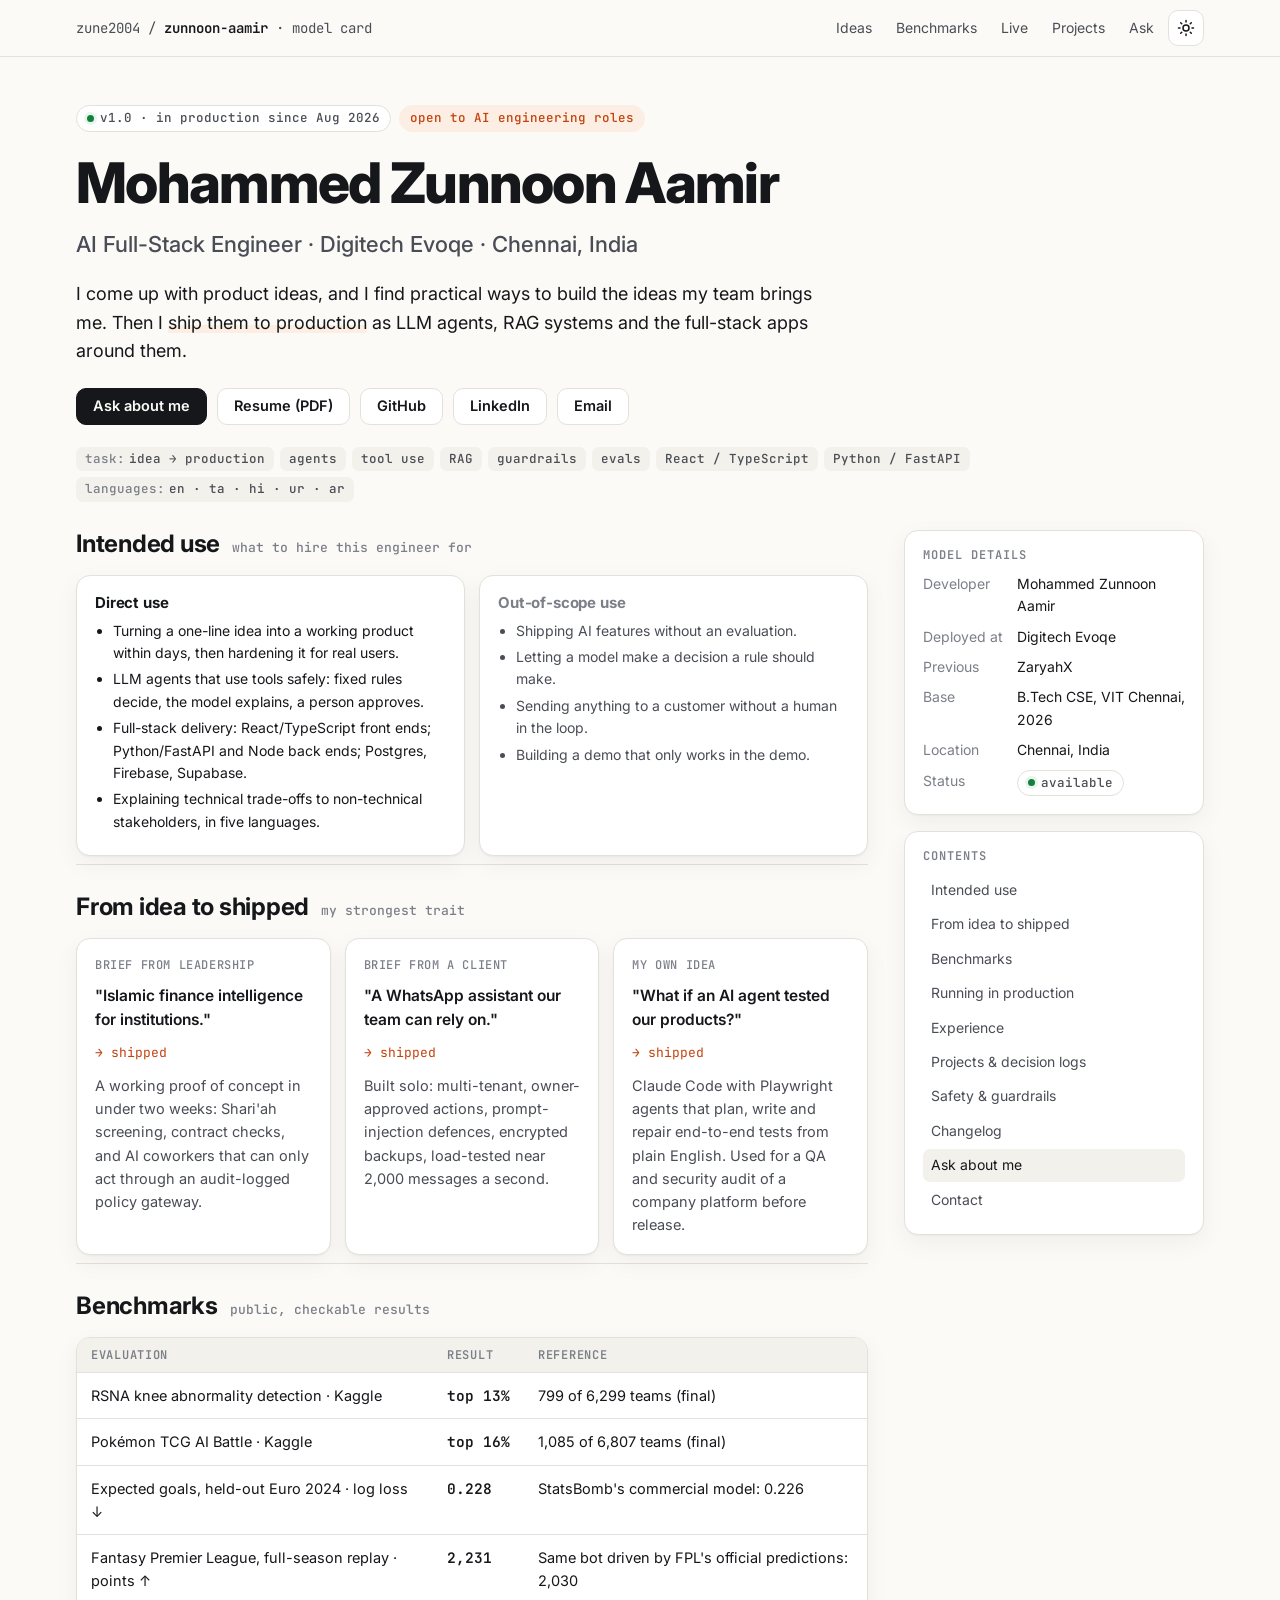
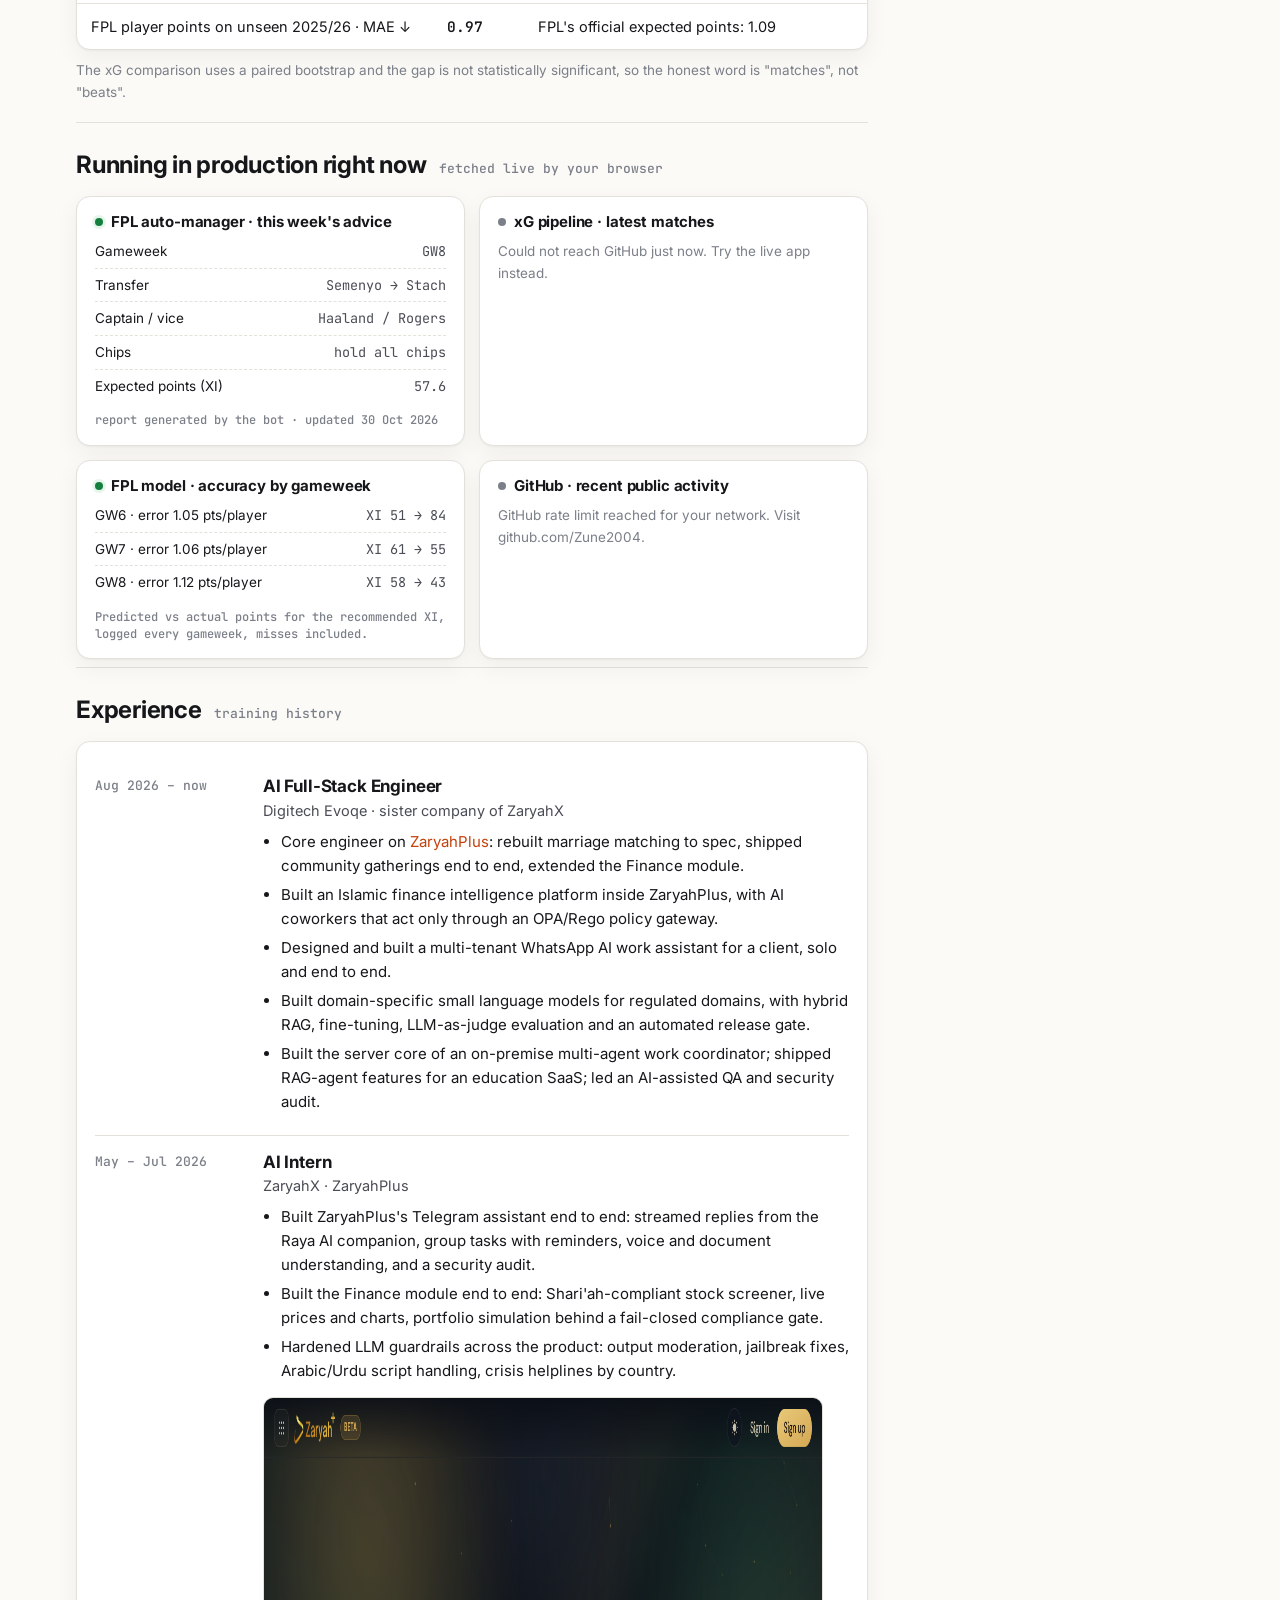
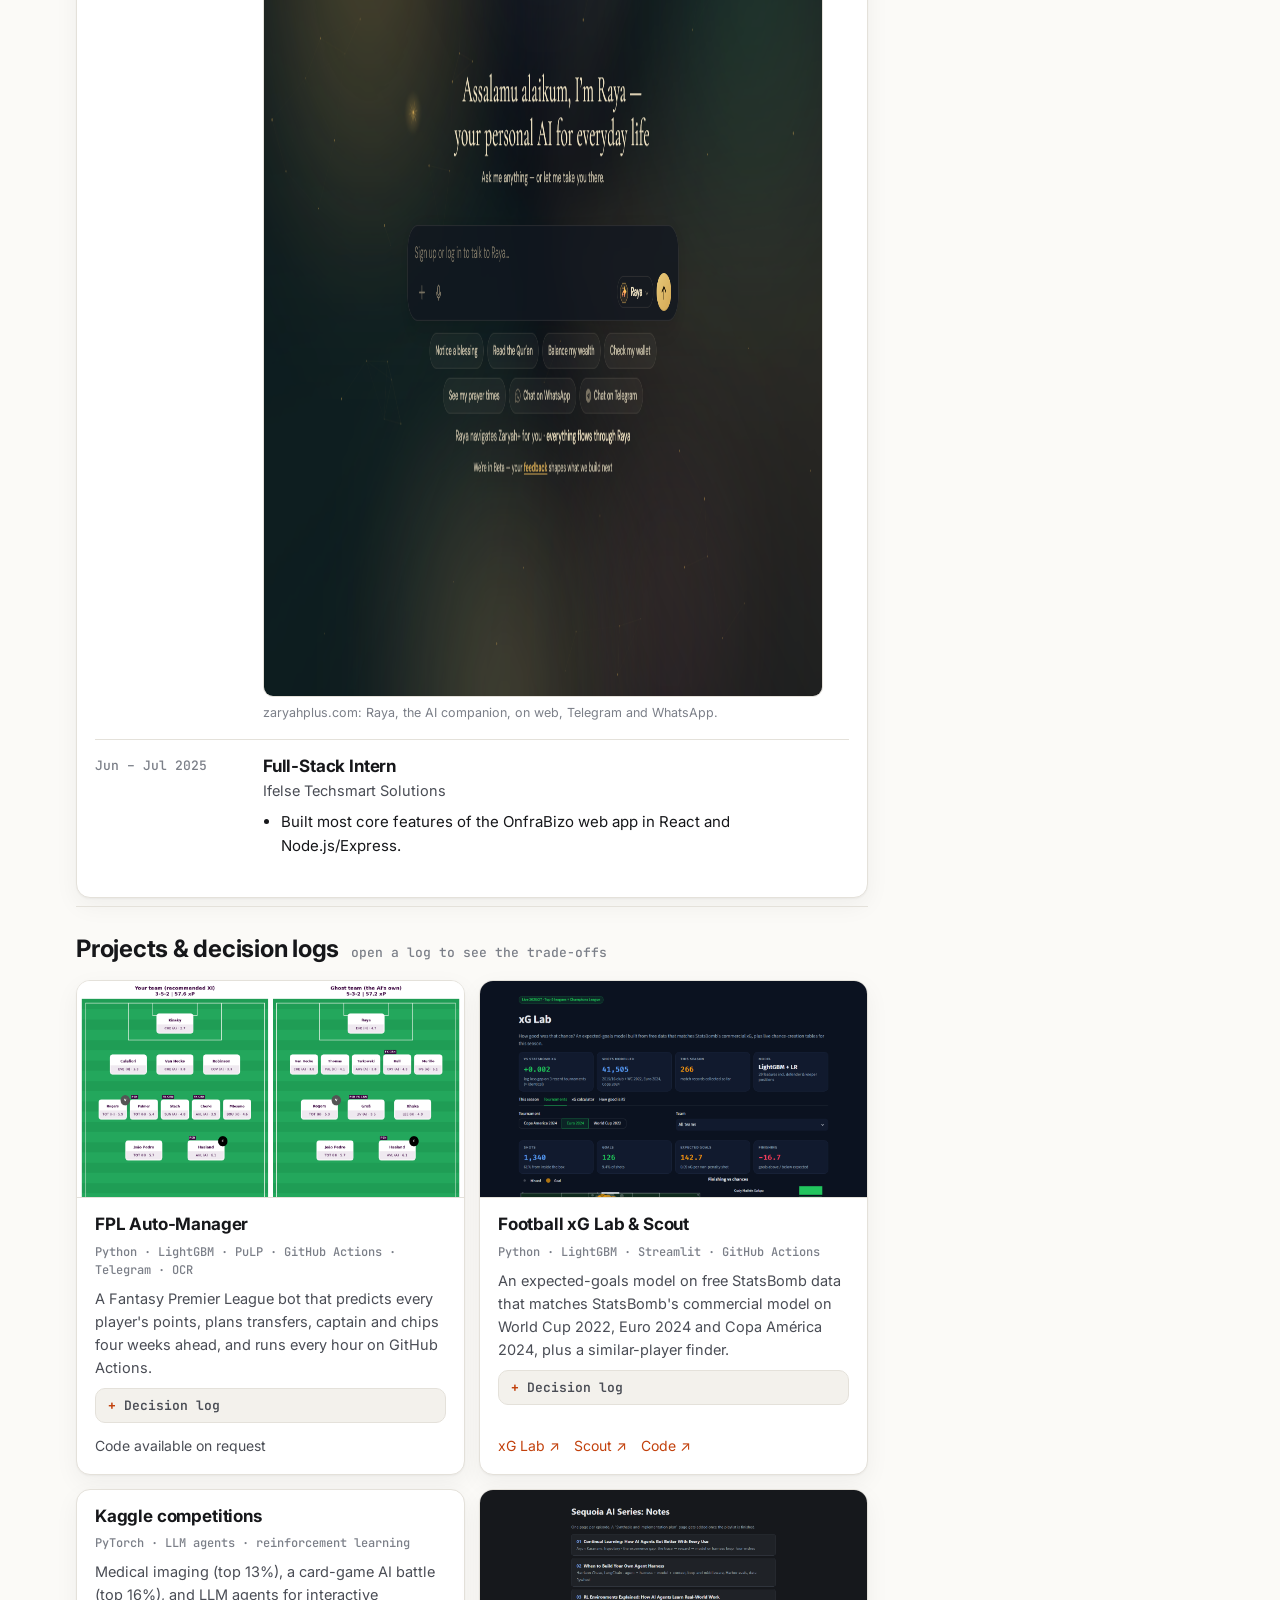
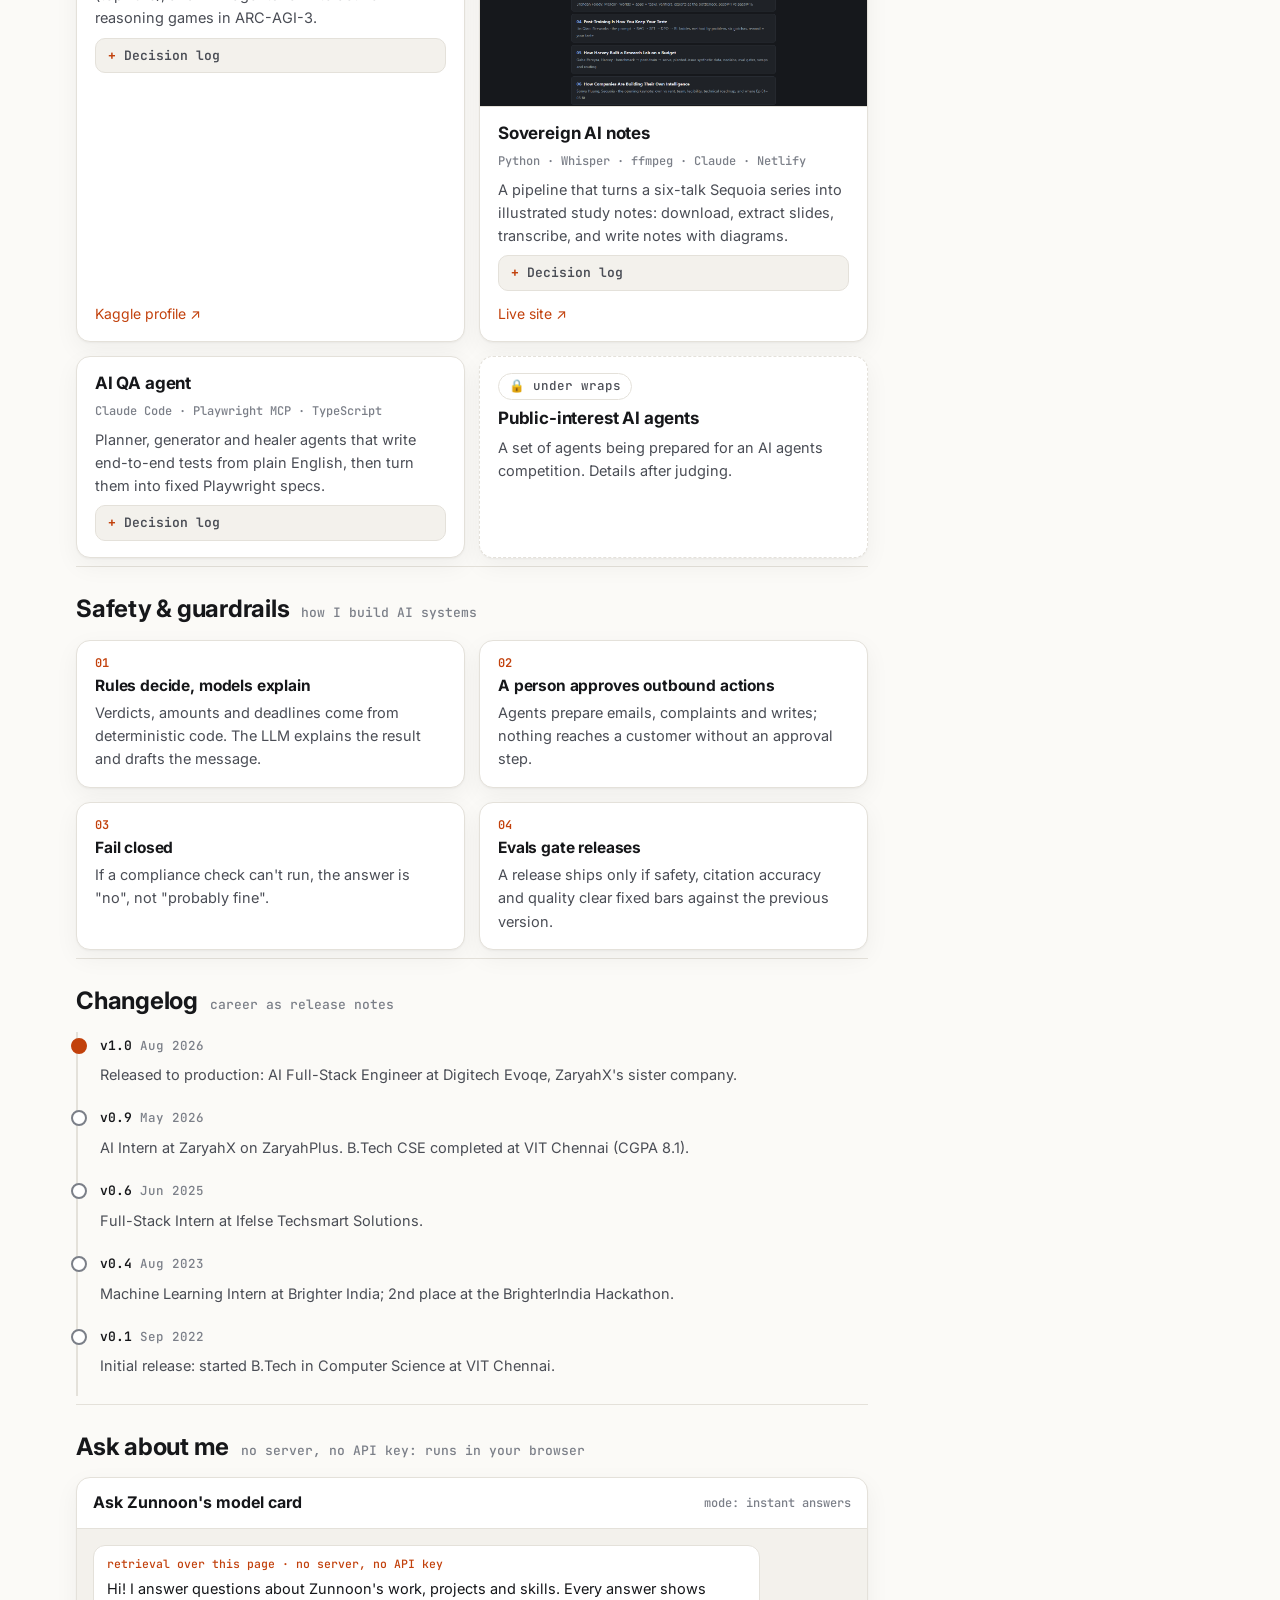
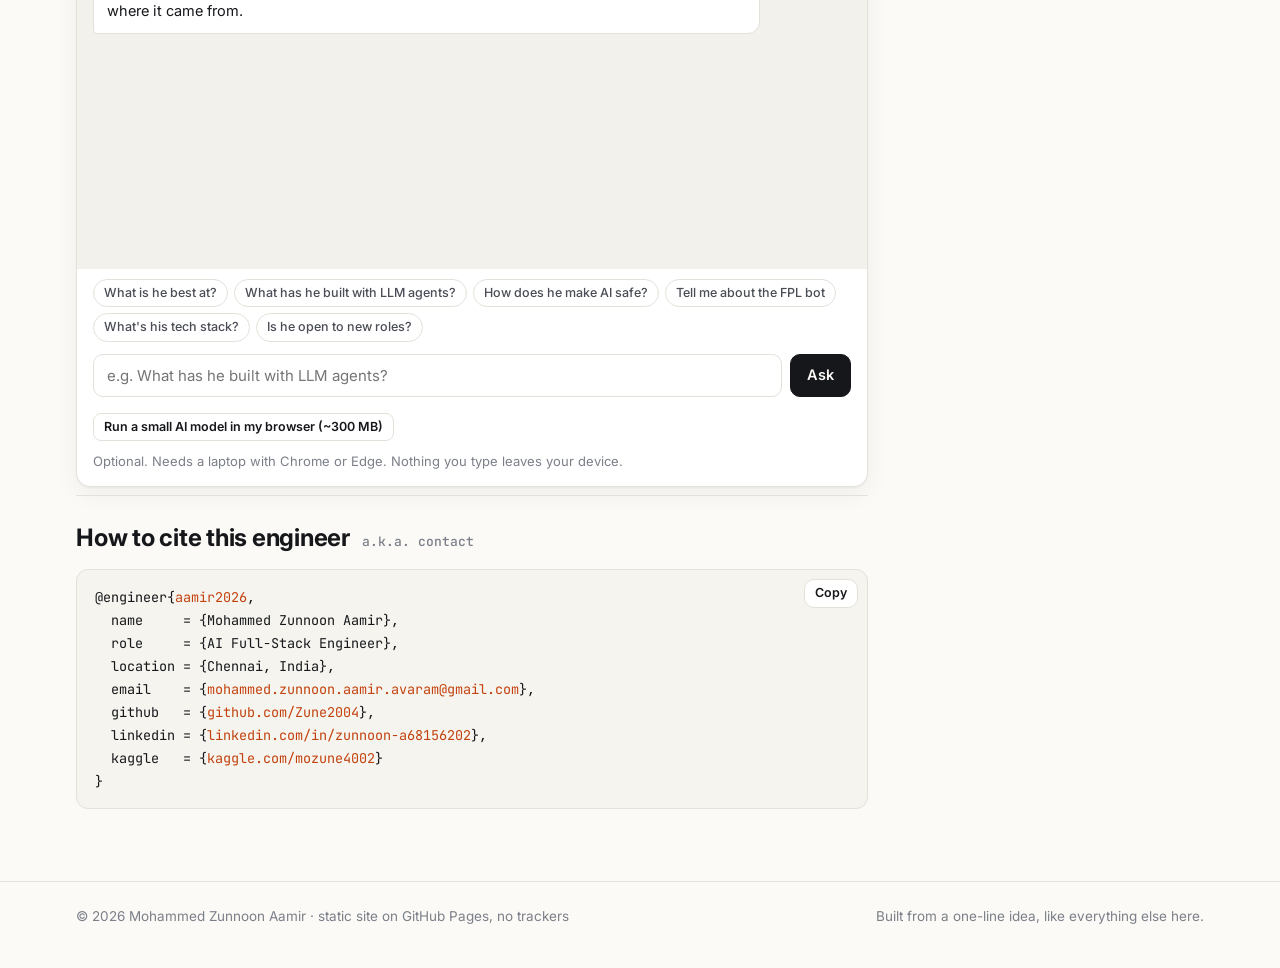
==== index.html @ a2a303ca "Model-card portfolio: live panel, decision logs, key-free ask-me Co-Authored-By: Claude Opus 5.5 <no" ====
<!doctype html>
<html lang="en">
<head>
<meta charset="utf-8">
<meta name="viewport" content="width=device-width, initial-scale=1">
<title>Mohammed Zunnoon Aamir · AI Full-Stack Engineer</title>
<meta name="description" content="Mohammed Zunnoon Aamir, AI Full-Stack Engineer in Chennai. I come up with product ideas and ship them as LLM agents, RAG systems and full-stack apps.">
<meta property="og:title" content="Mohammed Zunnoon Aamir · AI Full-Stack Engineer">
<meta property="og:description" content="Model card for an engineer: capabilities, benchmarks, live systems and a changelog.">
<meta property="og:image" content="https://zune2004.github.io/assets/img/og.png">
<meta name="twitter:card" content="summary_large_image">
<link rel="icon" href="data:image/svg+xml,<svg xmlns='http://www.w3.org/2000/svg' viewBox='0 0 32 32'><rect width='32' height='32' rx='8' fill='%23c2410c'/><text x='16' y='22' font-family='monospace' font-size='16' font-weight='700' fill='white' text-anchor='middle'>z</text></svg>">
<link rel="preconnect" href="https://fonts.googleapis.com">
<link rel="preconnect" href="https://fonts.gstatic.com" crossorigin>
<link href="https://fonts.googleapis.com/css2?family=Inter:wght@400;500;600;700;800&family=JetBrains+Mono:wght@500;600&display=swap" rel="stylesheet">
<link rel="stylesheet" href="assets/css/site.css">
<script>
  try { var t = localStorage.getItem('theme'); if (t) document.documentElement.setAttribute('data-theme', t); } catch (e) {}
</script>
</head>
<body>

<header class="topbar">
  <div class="wrap">
    <span class="crumb">zune2004 / <b>zunnoon-aamir</b> <span class="muted">· model card</span></span>
    <nav>
      <a class="hide-sm" href="#ideas">Ideas</a>
      <a class="hide-sm" href="#benchmarks">Benchmarks</a>
      <a class="hide-sm" href="#live">Live</a>
      <a class="hide-sm" href="#projects">Projects</a>
      <a href="#ask">Ask</a>
      <button class="icon-btn" id="theme" aria-label="Toggle light and dark mode" title="Toggle theme">
        <svg viewBox="0 0 24 24" fill="none" stroke="currentColor" stroke-width="2" stroke-linecap="round"><circle cx="12" cy="12" r="4"/><path d="M12 2v2M12 20v2M4.9 4.9l1.4 1.4M17.7 17.7l1.4 1.4M2 12h2M20 12h2M4.9 19.1l1.4-1.4M17.7 6.3l1.4-1.4"/></svg>
      </button>
    </nav>
  </div>
</header>

<main class="wrap">
  <div class="hero">
    <div class="badge-row">
      <span class="pill live">v1.0 · in production since Aug 2026</span>
      <span class="pill accent">open to AI engineering roles</span>
    </div>
    <h1>Mohammed Zunnoon Aamir</h1>
    <p class="role">AI Full-Stack Engineer · Digitech Evoqe · Chennai, India</p>
    <p class="lede">I come up with product ideas, and I find practical ways to build the ideas my team brings me.
      Then I <em>ship them to production</em> as LLM agents, RAG systems and the full-stack apps around them.</p>
    <div class="cta">
      <a class="btn primary" href="#ask">Ask about me</a>
      <a class="btn" href="assets/Mohammed-Zunnoon-Aamir-Resume.pdf" target="_blank" rel="noopener">Resume (PDF)</a>
      <a class="btn" href="https://github.com/Zune2004" target="_blank" rel="noopener">GitHub</a>
      <a class="btn" href="https://linkedin.com/in/zunnoon-a68156202" target="_blank" rel="noopener">LinkedIn</a>
      <a class="btn" href="mailto:mohammed.zunnoon.aamir.avaram@gmail.com">Email</a>
    </div>
    <div class="tags">
      <span class="tag"><b>task:</b>idea → production</span>
      <span class="tag">agents</span><span class="tag">tool use</span><span class="tag">RAG</span>
      <span class="tag">guardrails</span><span class="tag">evals</span>
      <span class="tag">React / TypeScript</span><span class="tag">Python / FastAPI</span>
      <span class="tag"><b>languages:</b>en · ta · hi · ur · ar</span>
    </div>
  </div>

  <div class="layout">
    <div class="main">

      <section class="block" id="use">
        <div class="sec-head"><h2>Intended use</h2><span class="hint">what to hire this engineer for</span></div>
        <div class="grid2">
          <div class="card pad use">
            <h3>Direct use</h3>
            <ul class="clean small">
              <li>Turning a one-line idea into a working product within days, then hardening it for real users.</li>
              <li>LLM agents that use tools safely: fixed rules decide, the model explains, a person approves.</li>
              <li>Full-stack delivery: React/TypeScript front ends; Python/FastAPI and Node back ends; Postgres, Firebase, Supabase.</li>
              <li>Explaining technical trade-offs to non-technical stakeholders, in five languages.</li>
            </ul>
          </div>
          <div class="card pad use no">
            <h3>Out-of-scope use</h3>
            <ul class="clean small muted">
              <li>Shipping AI features without an evaluation.</li>
              <li>Letting a model make a decision a rule should make.</li>
              <li>Sending anything to a customer without a human in the loop.</li>
              <li>Building a demo that only works in the demo.</li>
            </ul>
          </div>
        </div>
      </section>

      <section class="block" id="ideas">
        <div class="sec-head"><h2>From idea to shipped</h2><span class="hint">my strongest trait</span></div>
        <div class="grid3">
          <div class="card idea">
            <span class="from">Brief from leadership</span>
            <span class="brief">"Islamic finance intelligence for institutions."</span>
            <span class="arrow">→ shipped</span>
            <p class="out">A working proof of concept in under two weeks: Shari'ah screening, contract checks, and AI coworkers that can only act through an audit-logged policy gateway.</p>
          </div>
          <div class="card idea">
            <span class="from">Brief from a client</span>
            <span class="brief">"A WhatsApp assistant our team can rely on."</span>
            <span class="arrow">→ shipped</span>
            <p class="out">Built solo: multi-tenant, owner-approved actions, prompt-injection defences, encrypted backups, load-tested near 2,000 messages a second.</p>
          </div>
          <div class="card idea">
            <span class="from">My own idea</span>
            <span class="brief">"What if an AI agent tested our products?"</span>
            <span class="arrow">→ shipped</span>
            <p class="out">Claude Code with Playwright agents that plan, write and repair end-to-end tests from plain English. Used for a QA and security audit of a company platform before release.</p>
          </div>
        </div>
      </section>

      <section class="block" id="benchmarks">
        <div class="sec-head"><h2>Benchmarks</h2><span class="hint">public, checkable results</span></div>
        <div class="card table-wrap">
          <table class="bench">
            <thead><tr><th>Evaluation</th><th>Result</th><th>Reference</th></tr></thead>
            <tbody>
              <tr><td>RSNA knee abnormality detection · Kaggle</td><td class="num">top 13%</td><td>799 of 6,299 teams (final)</td></tr>
              <tr><td>Pokémon TCG AI Battle · Kaggle</td><td class="num">top 16%</td><td>1,085 of 6,807 teams (final)</td></tr>
              <tr><td>Expected goals, held-out Euro 2024 · log loss ↓</td><td class="num">0.228</td><td>StatsBomb's commercial model: 0.226</td></tr>
              <tr><td>Fantasy Premier League, full-season replay · points ↑</td><td class="num">2,231</td><td>Same bot driven by FPL's official predictions: 2,030</td></tr>
              <tr><td>FPL player points on unseen 2025/26 · MAE ↓</td><td class="num">0.97</td><td>FPL's official expected points: 1.09</td></tr>
            </tbody>
          </table>
        </div>
        <p class="note">The xG comparison uses a paired bootstrap and the gap is not statistically significant, so the honest word is "matches", not "beats".</p>
      </section>

      <section class="block" id="live">
        <div class="sec-head"><h2>Running in production right now</h2><span class="hint">fetched live by your browser</span></div>
        <div class="grid2">
          <div class="card live-card" id="live-fpl">
            <h3><span class="dot"></span>FPL auto-manager · this week's advice</h3>
            <div class="skeleton">Loading the bot's latest report…</div>
          </div>
          <div class="card live-card" id="live-xg">
            <h3><span class="dot"></span>xG pipeline · latest matches</h3>
            <div class="skeleton">Fetching today's data from GitHub…</div>
          </div>
          <div class="card live-card" id="live-acc">
            <h3><span class="dot"></span>FPL model · accuracy by gameweek</h3>
            <div class="skeleton">Loading…</div>
          </div>
          <div class="card live-card" id="live-gh">
            <h3><span class="dot"></span>GitHub · recent public activity</h3>
            <div class="skeleton">Asking the GitHub API…</div>
          </div>
        </div>
      </section>

      <section class="block" id="experience">
        <div class="sec-head"><h2>Experience</h2><span class="hint">training history</span></div>
        <div class="card pad">
          <div class="job">
            <div class="when">Aug 2026 – now</div>
            <div>
              <h3>AI Full-Stack Engineer</h3>
              <div class="org">Digitech Evoqe · sister company of ZaryahX</div>
              <ul>
                <li>Core engineer on <a href="https://zaryahplus.com" target="_blank" rel="noopener">ZaryahPlus</a>: rebuilt marriage matching to spec, shipped community gatherings end to end, extended the Finance module.</li>
                <li>Built an Islamic finance intelligence platform inside ZaryahPlus, with AI coworkers that act only through an OPA/Rego policy gateway.</li>
                <li>Designed and built a multi-tenant WhatsApp AI work assistant for a client, solo and end to end.</li>
                <li>Built domain-specific small language models for regulated domains, with hybrid RAG, fine-tuning, LLM-as-judge evaluation and an automated release gate.</li>
                <li>Built the server core of an on-premise multi-agent work coordinator; shipped RAG-agent features for an education SaaS; led an AI-assisted QA and security audit.</li>
              </ul>
            </div>
          </div>
          <div class="job">
            <div class="when">May – Jul 2026</div>
            <div>
              <h3>AI Intern</h3>
              <div class="org">ZaryahX · ZaryahPlus</div>
              <ul>
                <li>Built ZaryahPlus's Telegram assistant end to end: streamed replies from the Raya AI companion, group tasks with reminders, voice and document understanding, and a security audit.</li>
                <li>Built the Finance module end to end: Shari'ah-compliant stock screener, live prices and charts, portfolio simulation behind a fail-closed compliance gate.</li>
                <li>Hardened LLM guardrails across the product: output moderation, jailbreak fixes, Arabic/Urdu script handling, crisis helplines by country.</li>
              </ul>
              <figure>
                <img src="assets/img/zaryahplus.png" alt="ZaryahPlus home page with the Raya AI companion" loading="lazy" width="1440" height="900">
                <figcaption>zaryahplus.com: Raya, the AI companion, on web, Telegram and WhatsApp.</figcaption>
              </figure>
            </div>
          </div>
          <div class="job">
            <div class="when">Jun – Jul 2025</div>
            <div>
              <h3>Full-Stack Intern</h3>
              <div class="org">Ifelse Techsmart Solutions</div>
              <ul><li>Built most core features of the OnfraBizo web app in React and Node.js/Express.</li></ul>
            </div>
          </div>
        </div>
      </section>

      <section class="block" id="projects">
        <div class="sec-head"><h2>Projects &amp; decision logs</h2><span class="hint">open a log to see the trade-offs</span></div>
        <div class="grid2">
          <article class="card proj">
            <div class="shot"><img src="assets/img/fpl-lineup.png" alt="FPL bot's recommended starting eleven on a pitch" loading="lazy"></div>
            <div class="body">
              <h3>FPL Auto-Manager</h3>
              <span class="stack">Python · LightGBM · PuLP · GitHub Actions · Telegram · OCR</span>
              <p>A Fantasy Premier League bot that predicts every player's points, plans transfers, captain and chips four weeks ahead, and runs every hour on GitHub Actions.</p>
              <details class="log"><summary>Decision log</summary><ol>
                <li><b>Two-stage model:</b> chance a player plays × points if he plays, so rotation risk is modelled directly.</li>
                <li><b>Caught a data leak:</b> a community dataset's "expected points" column was recorded after the matches, so benchmarks against it only use clean 2025/26 data.</li>
                <li><b>Cheap check first:</b> a tiny standard-library script runs hourly and only wakes the heavy pipeline near a deadline.</li>
                <li><b>No password stored:</b> my real team is read from a screenshot with OCR instead of logging in.</li>
              </ol></details>
              <div class="links"><span class="muted small">Code available on request</span></div>
            </div>
          </article>

          <article class="card proj">
            <div class="shot"><img src="assets/img/xg-tournaments.png" alt="xG Lab comparing its model with StatsBomb on tournaments" loading="lazy"></div>
            <div class="body">
              <h3>Football xG Lab &amp; Scout</h3>
              <span class="stack">Python · LightGBM · Streamlit · GitHub Actions</span>
              <p>An expected-goals model on free StatsBomb data that matches StatsBomb's commercial model on World Cup 2022, Euro 2024 and Copa América 2024, plus a similar-player finder.</p>
              <details class="log"><summary>Decision log</summary><ol>
                <li><b>Split by match, not by shot,</b> so shots from the same game never leak between training and test.</li>
                <li><b>Used freeze frames</b> (where every player stood at the moment of the shot) as features, not just shot location.</li>
                <li><b>Claimed "matches", not "beats":</b> the paired bootstrap's confidence interval includes zero.</li>
              </ol></details>
              <div class="links">
                <a href="https://xg-lab-football.streamlit.app/" target="_blank" rel="noopener">xG Lab ↗</a>
                <a href="https://football-scout-labs.streamlit.app/" target="_blank" rel="noopener">Scout ↗</a>
                <a href="https://github.com/Zune2004/football-xg-lab" target="_blank" rel="noopener">Code ↗</a>
              </div>
            </div>
          </article>

          <article class="card proj">
            <div class="body">
              <h3>Kaggle competitions</h3>
              <span class="stack">PyTorch · LLM agents · reinforcement learning</span>
              <p>Medical imaging (top 13%), a card-game AI battle (top 16%), and LLM agents for interactive reasoning games in ARC-AGI-3.</p>
              <details class="log"><summary>Decision log</summary><ol>
                <li><b>Batched every game decision</b> into one GPU forward pass: self-play training ran about 6x faster.</li>
                <li><b>One change per submission,</b> written down before running, so every score change has a known cause.</li>
                <li><b>Studied the top-50 solutions</b> after the RSNA competition closed, to learn what I missed.</li>
              </ol></details>
              <div class="links"><a href="https://www.kaggle.com/mozune4002" target="_blank" rel="noopener">Kaggle profile ↗</a></div>
            </div>
          </article>

          <article class="card proj">
            <div class="shot"><img src="assets/img/sovereign-notes.png" alt="Sovereign AI notes site" loading="lazy"></div>
            <div class="body">
              <h3>Sovereign AI notes</h3>
              <span class="stack">Python · Whisper · ffmpeg · Claude · Netlify</span>
              <p>A pipeline that turns a six-talk Sequoia series into illustrated study notes: download, extract slides, transcribe, and write notes with diagrams.</p>
              <details class="log"><summary>Decision log</summary><ol>
                <li><b>Slides picked by the model, text grounded in the transcript,</b> so notes never invent what a speaker said.</li>
                <li><b>Static output (HTML + PDF)</b>: free to host and nothing to maintain.</li>
              </ol></details>
              <div class="links"><a href="https://sovereign-ai-notes.netlify.app" target="_blank" rel="noopener">Live site ↗</a></div>
            </div>
          </article>

          <article class="card proj">
            <div class="body">
              <h3>AI QA agent</h3>
              <span class="stack">Claude Code · Playwright MCP · TypeScript</span>
              <p>Planner, generator and healer agents that write end-to-end tests from plain English, then turn them into fixed Playwright specs.</p>
              <details class="log"><summary>Decision log</summary><ol>
                <li><b>Self-healing tests for exploring, fixed specs for CI:</b> CI has to be deterministic, exploration doesn't.</li>
                <li><b>Several AI reviewers in parallel,</b> then every finding re-checked live before it goes in the report.</li>
              </ol></details>
            </div>
          </article>

          <article class="card proj locked">
            <div class="body">
              <span class="pill">🔒 under wraps</span>
              <h3>Public-interest AI agents</h3>
              <p>A set of agents being prepared for an AI agents competition. Details after judging.</p>
            </div>
          </article>
        </div>
      </section>

      <section class="block" id="safety">
        <div class="sec-head"><h2>Safety &amp; guardrails</h2><span class="hint">how I build AI systems</span></div>
        <div class="grid2">
          <div class="card principle"><div class="k">01</div><h3>Rules decide, models explain</h3><p>Verdicts, amounts and deadlines come from deterministic code. The LLM explains the result and drafts the message.</p></div>
          <div class="card principle"><div class="k">02</div><h3>A person approves outbound actions</h3><p>Agents prepare emails, complaints and writes; nothing reaches a customer without an approval step.</p></div>
          <div class="card principle"><div class="k">03</div><h3>Fail closed</h3><p>If a compliance check can't run, the answer is "no", not "probably fine".</p></div>
          <div class="card principle"><div class="k">04</div><h3>Evals gate releases</h3><p>A release ships only if safety, citation accuracy and quality clear fixed bars against the previous version.</p></div>
        </div>
      </section>

      <section class="block" id="changelog">
        <div class="sec-head"><h2>Changelog</h2><span class="hint">career as release notes</span></div>
        <ul class="changelog">
          <li class="cur"><span class="v">v1.0</span><span class="d">Aug 2026</span><p>Released to production: AI Full-Stack Engineer at Digitech Evoqe, ZaryahX's sister company.</p></li>
          <li><span class="v">v0.9</span><span class="d">May 2026</span><p>AI Intern at ZaryahX on ZaryahPlus. B.Tech CSE completed at VIT Chennai (CGPA 8.1).</p></li>
          <li><span class="v">v0.6</span><span class="d">Jun 2025</span><p>Full-Stack Intern at Ifelse Techsmart Solutions.</p></li>
          <li><span class="v">v0.4</span><span class="d">Aug 2023</span><p>Machine Learning Intern at Brighter India; 2nd place at the BrighterIndia Hackathon.</p></li>
          <li><span class="v">v0.1</span><span class="d">Sep 2022</span><p>Initial release: started B.Tech in Computer Science at VIT Chennai.</p></li>
        </ul>
      </section>

      <section class="block" id="ask">
        <div class="sec-head"><h2>Ask about me</h2><span class="hint">no server, no API key: runs in your browser</span></div>
        <div class="card ask">
          <div class="ask-head"><strong>Ask Zunnoon's model card</strong><span class="mode" id="ask-mode">mode: instant answers</span></div>
          <div class="ask-log" id="ask-log" aria-live="polite"></div>
          <div class="ask-sugg" id="ask-sugg"></div>
          <form class="ask-form" id="ask-form">
            <input id="ask-input" type="text" autocomplete="off" placeholder="e.g. What has he built with LLM agents?" aria-label="Your question">
            <button class="btn primary" type="submit">Ask</button>
          </form>
          <div class="ask-tiers">
            <button type="button" id="load-llm">Run a small AI model in my browser (~300 MB)</button>
            <span id="llm-note">Optional. Needs a laptop with Chrome or Edge. Nothing you type leaves your device.</span>
            <div class="progress" id="llm-progress"><i></i></div>
          </div>
        </div>
      </section>

      <section class="block" id="cite">
        <div class="sec-head"><h2>How to cite this engineer</h2><span class="hint">a.k.a. contact</span></div>
        <div class="cite-wrap">
          <button class="btn" id="copy-cite" type="button">Copy</button>
<pre class="cite" id="cite-text">@engineer{<span class="k">aamir2026</span>,
  name     = {Mohammed Zunnoon Aamir},
  role     = {AI Full-Stack Engineer},
  location = {Chennai, India},
  email    = {<a href="mailto:mohammed.zunnoon.aamir.avaram@gmail.com">mohammed.zunnoon.aamir.avaram@gmail.com</a>},
  github   = {<a href="https://github.com/Zune2004">github.com/Zune2004</a>},
  linkedin = {<a href="https://linkedin.com/in/zunnoon-a68156202">linkedin.com/in/zunnoon-a68156202</a>},
  kaggle   = {<a href="https://www.kaggle.com/mozune4002">kaggle.com/mozune4002</a>}
}</pre>
        </div>
      </section>
    </div>

    <aside class="side">
      <div class="card pad">
        <h3>Model details</h3>
        <dl class="kv">
          <dt>Developer</dt><dd>Mohammed Zunnoon Aamir</dd>
          <dt>Deployed at</dt><dd>Digitech Evoqe</dd>
          <dt>Previous</dt><dd>ZaryahX</dd>
          <dt>Base</dt><dd>B.Tech CSE, VIT Chennai, 2026</dd>
          <dt>Location</dt><dd>Chennai, India</dd>
          <dt>Status</dt><dd><span class="pill live">available</span></dd>
        </dl>
      </div>
      <div class="card pad toc-card">
        <h3>Contents</h3>
        <nav class="toc" id="toc">
          <a href="#use">Intended use</a>
          <a href="#ideas">From idea to shipped</a>
          <a href="#benchmarks">Benchmarks</a>
          <a href="#live">Running in production</a>
          <a href="#experience">Experience</a>
          <a href="#projects">Projects &amp; decision logs</a>
          <a href="#safety">Safety &amp; guardrails</a>
          <a href="#changelog">Changelog</a>
          <a href="#ask">Ask about me</a>
          <a href="#cite">Contact</a>
        </nav>
      </div>
    </aside>
  </div>
</main>

<a class="btn primary fab" href="#ask">Ask about me</a>

<footer>
  <div class="wrap">
    <span>© 2026 Mohammed Zunnoon Aamir · static site on GitHub Pages, no trackers</span>
    <span>Built from a one-line idea, like everything else here.</span>
  </div>
</footer>

<script src="assets/js/site.js" defer></script>
<script type="module" src="assets/js/ask.js"></script>
</body>
</html>
---- assets/css/site.css ----
:root {
  --bg: #fbfaf7;
  --surface: #ffffff;
  --surface-2: #f3f1ec;
  --ink: #16171a;
  --ink-2: #4a4d55;
  --ink-3: #7b7f88;
  --line: #e4e1da;
  --accent: #c2410c;
  --accent-soft: #fdeee4;
  --ok: #15803d;
  --ok-soft: #e7f6ec;
  --code-bg: #f6f4ef;
  --shadow: 0 1px 2px rgba(20, 20, 20, .04), 0 8px 24px rgba(20, 20, 20, .05);
  --radius: 14px;
  --mono: "JetBrains Mono", ui-monospace, SFMono-Regular, Menlo, monospace;
  --sans: "Inter", system-ui, -apple-system, "Segoe UI", sans-serif;
  color-scheme: light;
}
@media (prefers-color-scheme: dark) {
  :root:not([data-theme="light"]) {
    --bg: #0e0f12; --surface: #15171b; --surface-2: #1c1f24; --ink: #eceae6; --ink-2: #b4b7bf; --ink-3: #82868f;
    --line: #2a2d34; --accent: #fb923c; --accent-soft: #2a1a10; --ok: #4ade80; --ok-soft: #10251a; --code-bg: #121418;
    --shadow: 0 1px 2px rgba(0, 0, 0, .3), 0 8px 24px rgba(0, 0, 0, .25); color-scheme: dark;
  }
}
:root[data-theme="dark"] {
  --bg: #0e0f12; --surface: #15171b; --surface-2: #1c1f24; --ink: #eceae6; --ink-2: #b4b7bf; --ink-3: #82868f;
  --line: #2a2d34; --accent: #fb923c; --accent-soft: #2a1a10; --ok: #4ade80; --ok-soft: #10251a; --code-bg: #121418;
  --shadow: 0 1px 2px rgba(0, 0, 0, .3), 0 8px 24px rgba(0, 0, 0, .25); color-scheme: dark;
}

* { box-sizing: border-box; }
html { scroll-behavior: smooth; scroll-padding-top: 72px; }
body { margin: 0; background: var(--bg); color: var(--ink); font: 16px/1.6 var(--sans); -webkit-font-smoothing: antialiased; }
a { color: var(--accent); text-decoration: none; }
a:hover { text-decoration: underline; }
img { max-width: 100%; display: block; }
code, .mono { font-family: var(--mono); font-size: .88em; }
h1, h2, h3 { line-height: 1.2; margin: 0; letter-spacing: -.01em; }
p { margin: 0 0 .8em; }
.wrap { max-width: 1160px; margin: 0 auto; padding: 0 16px; }

/* top bar */
.topbar { position: sticky; top: 0; z-index: 20; background: color-mix(in srgb, var(--bg) 85%, transparent); backdrop-filter: blur(10px); border-bottom: 1px solid var(--line); }
.topbar .wrap { display: flex; align-items: center; gap: 12px; height: 56px; }
.crumb { font-family: var(--mono); font-size: 14px; color: var(--ink-2); white-space: nowrap; overflow: hidden; text-overflow: ellipsis; }
.crumb b { color: var(--ink); font-weight: 600; }
.topbar nav { margin-left: auto; display: flex; gap: 4px; align-items: center; }
.topbar nav a { color: var(--ink-2); font-size: 14px; padding: 6px 10px; border-radius: 8px; }
.topbar nav a:hover { background: var(--surface-2); text-decoration: none; color: var(--ink); }
.icon-btn { border: 1px solid var(--line); background: var(--surface); color: var(--ink); width: 36px; height: 36px; border-radius: 10px; cursor: pointer; display: grid; place-items: center; }
.icon-btn:hover { background: var(--surface-2); }
.icon-btn svg { width: 18px; height: 18px; }
@media (max-width: 860px) { .topbar nav a.hide-sm { display: none; } }

/* hero */
.hero { padding: 48px 0 28px; }
.hero .badge-row { display: flex; flex-wrap: wrap; gap: 8px; margin-bottom: 18px; }
.pill { display: inline-flex; align-items: center; gap: 6px; font: 500 12.5px/1 var(--mono); padding: 6px 10px; border-radius: 999px; border: 1px solid var(--line); background: var(--surface); color: var(--ink-2); }
.pill.live::before { content: ""; width: 7px; height: 7px; border-radius: 50%; background: var(--ok); box-shadow: 0 0 0 3px var(--ok-soft); }
.pill.accent { background: var(--accent-soft); border-color: transparent; color: var(--accent); }
.hero h1 { font-size: clamp(34px, 5.5vw, 56px); font-weight: 800; letter-spacing: -.03em; }
.hero .role { font-size: clamp(18px, 2.2vw, 22px); color: var(--ink-2); margin: 10px 0 18px; font-weight: 500; }
.hero .lede { font-size: 18px; max-width: 760px; color: var(--ink); }
.hero .lede em { font-style: normal; background: linear-gradient(transparent 62%, var(--accent-soft) 62%); }
.cta { display: flex; flex-wrap: wrap; gap: 10px; margin-top: 22px; }
.btn { display: inline-flex; align-items: center; gap: 8px; padding: 10px 16px; border-radius: 10px; border: 1px solid var(--line); background: var(--surface); color: var(--ink); font: 600 14.5px/1 var(--sans); cursor: pointer; }
.btn:hover { text-decoration: none; background: var(--surface-2); }
.btn.primary { background: var(--ink); color: var(--bg); border-color: var(--ink); }
.btn.primary:hover { opacity: .9; background: var(--ink); }
.tags { display: flex; flex-wrap: wrap; gap: 6px; margin-top: 22px; }
.tag { font: 500 12.5px/1 var(--mono); padding: 6px 9px; border-radius: 7px; background: var(--surface-2); color: var(--ink-2); }
.tag b { color: var(--ink-3); font-weight: 500; margin-right: 4px; }

/* layout */
.layout { display: grid; grid-template-columns: minmax(0, 1fr) 300px; gap: 36px; padding-bottom: 64px; }
@media (max-width: 960px) { .layout { grid-template-columns: minmax(0, 1fr); } .side { order: -1; } }
.layout > * { min-width: 0; }
.side { position: sticky; top: 76px; align-self: start; display: grid; gap: 16px; }
@media (max-width: 960px) { .side { position: static; } }
.card { background: var(--surface); border: 1px solid var(--line); border-radius: var(--radius); box-shadow: var(--shadow); }
.card.pad { padding: 18px; }
.side h3 { font: 600 12px/1 var(--mono); text-transform: uppercase; letter-spacing: .08em; color: var(--ink-3); margin-bottom: 12px; }
.kv { display: grid; grid-template-columns: auto 1fr; gap: 8px 14px; font-size: 14px; margin: 0; }
.kv dt { color: var(--ink-3); }
.kv dd { margin: 0; color: var(--ink); }
.toc { display: grid; gap: 2px; font-size: 14px; }
.toc a { color: var(--ink-2); padding: 5px 8px; border-radius: 7px; }
.toc a:hover, .toc a.on { background: var(--surface-2); color: var(--ink); text-decoration: none; }
@media (max-width: 960px) { .toc-card { display: none; } }

/* sections */
section.block { padding: 28px 0 8px; border-top: 1px solid var(--line); }
section.block:first-child { border-top: 0; padding-top: 0; }
.sec-head { display: flex; align-items: baseline; gap: 12px; margin-bottom: 16px; flex-wrap: wrap; }
.sec-head h2 { font-size: 24px; font-weight: 700; }
.sec-head .hint { font: 500 13px/1 var(--mono); color: var(--ink-3); }
.muted { color: var(--ink-2); }
.small { font-size: 14px; }

.grid2 { display: grid; grid-template-columns: repeat(2, minmax(0, 1fr)); gap: 14px; }
.grid3 { display: grid; grid-template-columns: repeat(3, minmax(0, 1fr)); gap: 14px; }
@media (max-width: 760px) { .grid2, .grid3 { grid-template-columns: 1fr; } }
ul.clean { margin: 0; padding-left: 18px; }
ul.clean li { margin: 4px 0; }
.use h3 { font-size: 15px; margin-bottom: 8px; }
.use.no h3 { color: var(--ink-3); }

/* idea cards */
.idea { padding: 18px; display: flex; flex-direction: column; gap: 10px; }
.idea .from { font: 500 12px/1.4 var(--mono); color: var(--ink-3); text-transform: uppercase; letter-spacing: .05em; }
.idea .brief { font-weight: 600; font-size: 15.5px; }
.idea .arrow { color: var(--accent); font-family: var(--mono); font-size: 13px; }
.idea .out { font-size: 14.5px; color: var(--ink-2); margin: 0; }

/* benchmarks table */
.table-wrap { overflow-x: auto; }
table.bench { width: 100%; border-collapse: collapse; font-size: 14.5px; }
table.bench th, table.bench td { text-align: left; padding: 11px 14px; border-bottom: 1px solid var(--line); vertical-align: top; }
table.bench th { font: 600 12px/1 var(--mono); text-transform: uppercase; letter-spacing: .06em; color: var(--ink-3); background: var(--surface-2); }
table.bench tr:last-child td { border-bottom: 0; }
table.bench td.num { font-family: var(--mono); font-weight: 600; white-space: nowrap; }
.note { font-size: 13.5px; color: var(--ink-3); margin-top: 10px; }

/* live panel */
.live-card { padding: 16px 18px; display: flex; flex-direction: column; gap: 10px; min-height: 180px; }
.live-card h3 { font-size: 15px; display: flex; align-items: center; gap: 8px; }
.live-card h3 .dot { width: 8px; height: 8px; border-radius: 50%; background: var(--ink-3); }
.live-card.ok h3 .dot { background: var(--ok); box-shadow: 0 0 0 3px var(--ok-soft); }
.live-card .meta { font: 500 12px/1.4 var(--mono); color: var(--ink-3); }
.rows { display: grid; gap: 6px; font-size: 13.5px; }
.rows .r { display: flex; justify-content: space-between; gap: 10px; border-bottom: 1px dashed var(--line); padding-bottom: 5px; }
.rows .r:last-child { border-bottom: 0; }
.rows .r span:last-child { font-family: var(--mono); color: var(--ink-2); text-align: right; }
.skeleton { color: var(--ink-3); font-size: 13.5px; }

/* experience */
.job { display: grid; grid-template-columns: 150px 1fr; gap: 18px; padding: 16px 0; border-bottom: 1px solid var(--line); }
.job:last-child { border-bottom: 0; }
.job .when { font: 500 13px/1.5 var(--mono); color: var(--ink-3); }
.job h3 { font-size: 17px; }
.job .org { color: var(--ink-2); font-size: 14.5px; margin: 2px 0 8px; }
.job ul { margin: 0; padding-left: 18px; font-size: 15px; }
.job li { margin: 5px 0; }
.job figure { margin: 14px 0 0; max-width: 560px; }
.job figure img, .proj img { border-radius: 10px; border: 1px solid var(--line); }
.job figcaption { font-size: 12.5px; color: var(--ink-3); margin-top: 6px; }
@media (max-width: 640px) { .job { grid-template-columns: 1fr; gap: 4px; } }

/* projects */
.proj { overflow: hidden; display: flex; flex-direction: column; }
.proj .shot { aspect-ratio: 16 / 9; overflow: hidden; background: var(--surface-2); border-bottom: 1px solid var(--line); }
.proj .shot img { width: 100%; height: 100%; object-fit: cover; object-position: top; border: 0; border-radius: 0; }
.proj .body { padding: 16px 18px; display: flex; flex-direction: column; gap: 8px; flex: 1; }
.proj h3 { font-size: 17px; }
.proj .stack { font: 500 12px/1.5 var(--mono); color: var(--ink-3); }
.proj p { font-size: 14.5px; color: var(--ink-2); margin: 0; }
.proj .links { display: flex; gap: 14px; font-size: 14px; flex-wrap: wrap; margin-top: auto; padding-top: 4px; }
details.log { border: 1px solid var(--line); border-radius: 10px; background: var(--surface-2); }
details.log summary { cursor: pointer; padding: 9px 12px; font: 600 13px/1.2 var(--mono); color: var(--ink-2); list-style: none; }
details.log summary::-webkit-details-marker { display: none; }
details.log summary::before { content: "+ "; color: var(--accent); }
details.log[open] summary::before { content: "− "; }
details.log ol { margin: 0; padding: 0 14px 12px 32px; font-size: 14px; color: var(--ink-2); }
details.log li { margin: 6px 0; }
details.log li b { color: var(--ink); font-weight: 600; }
.locked { border-style: dashed; justify-content: center; }
.locked .body { align-items: flex-start; }

/* principles */
.principle { padding: 16px 18px; }
.principle .k { font: 600 12px/1 var(--mono); color: var(--accent); margin-bottom: 8px; }
.principle h3 { font-size: 15.5px; margin-bottom: 6px; }
.principle p { font-size: 14.5px; color: var(--ink-2); margin: 0; }

/* changelog */
.changelog { list-style: none; margin: 0; padding: 0; border-left: 2px solid var(--line); }
.changelog li { position: relative; padding: 0 0 18px 22px; }
.changelog li::before { content: ""; position: absolute; left: -7px; top: 6px; width: 12px; height: 12px; border-radius: 50%; background: var(--surface); border: 2px solid var(--ink-3); }
.changelog li.cur::before { border-color: var(--accent); background: var(--accent); }
.changelog .v { font: 600 13px/1 var(--mono); color: var(--ink); }
.changelog .d { font: 500 12.5px/1 var(--mono); color: var(--ink-3); margin-left: 8px; }
.changelog p { margin: 6px 0 0; font-size: 14.5px; color: var(--ink-2); }

/* ask */
.ask { padding: 0; overflow: hidden; }
.ask-head { display: flex; align-items: center; justify-content: space-between; gap: 10px; padding: 12px 16px; border-bottom: 1px solid var(--line); flex-wrap: wrap; }
.ask-head .mode { font: 500 12px/1 var(--mono); color: var(--ink-3); }
.ask-log { height: 340px; overflow-y: auto; padding: 16px; display: flex; flex-direction: column; gap: 12px; background: var(--surface-2); }
.msg { max-width: 88%; padding: 10px 13px; border-radius: 12px; font-size: 14.5px; line-height: 1.55; white-space: pre-wrap; }
.msg.me { align-self: flex-end; background: var(--ink); color: var(--bg); border-bottom-right-radius: 4px; }
.msg.bot { align-self: flex-start; background: var(--surface); border: 1px solid var(--line); border-bottom-left-radius: 4px; }
.msg .src { display: block; margin-top: 8px; font: 500 11.5px/1.4 var(--mono); color: var(--ink-3); white-space: normal; }
.msg .trace { display: block; margin-bottom: 6px; font: 500 11.5px/1.4 var(--mono); color: var(--accent); white-space: normal; }
.ask-sugg { display: flex; gap: 6px; flex-wrap: wrap; padding: 10px 16px 0; }
.ask-sugg button { font: 500 12.5px/1 var(--sans); padding: 7px 10px; border-radius: 999px; border: 1px solid var(--line); background: var(--surface); color: var(--ink-2); cursor: pointer; }
.ask-sugg button:hover { color: var(--ink); background: var(--surface-2); }
.ask-form { display: flex; gap: 8px; padding: 12px 16px 16px; }
.ask-form input { flex: 1; min-width: 0; padding: 11px 13px; border-radius: 10px; border: 1px solid var(--line); background: var(--surface); color: var(--ink); font: 15px var(--sans); }
.ask-form input:focus { outline: 2px solid var(--accent); outline-offset: 1px; }
.ask-tiers { padding: 0 16px 14px; font-size: 13px; color: var(--ink-3); display: flex; gap: 10px; align-items: center; flex-wrap: wrap; }
.ask-tiers button { font: 600 12.5px/1 var(--sans); padding: 7px 10px; border-radius: 8px; border: 1px solid var(--line); background: var(--surface); color: var(--ink); cursor: pointer; }
.ask-tiers button:disabled { opacity: .55; cursor: default; }
.progress { height: 4px; background: var(--line); border-radius: 4px; overflow: hidden; flex-basis: 100%; display: none; }
.progress i { display: block; height: 100%; width: 0; background: var(--accent); transition: width .3s; }

/* cite */
pre.cite { margin: 0; padding: 16px 18px; background: var(--code-bg); border: 1px solid var(--line); border-radius: 12px; overflow-x: auto; font: 13.5px/1.7 var(--mono); color: var(--ink); }
pre.cite .k { color: var(--accent); }
.cite-wrap { position: relative; }
.cite-wrap .btn { position: absolute; top: 10px; right: 10px; padding: 7px 10px; font-size: 12.5px; }

footer { border-top: 1px solid var(--line); padding: 24px 0 40px; color: var(--ink-3); font-size: 13.5px; }
footer .wrap { display: flex; justify-content: space-between; gap: 12px; flex-wrap: wrap; }

.fab { position: fixed; right: 18px; bottom: 18px; z-index: 30; box-shadow: var(--shadow); }
@media (min-width: 961px) { .fab { display: none; } }

@media (prefers-reduced-motion: reduce) { html { scroll-behavior: auto; } * { transition: none !important; } }
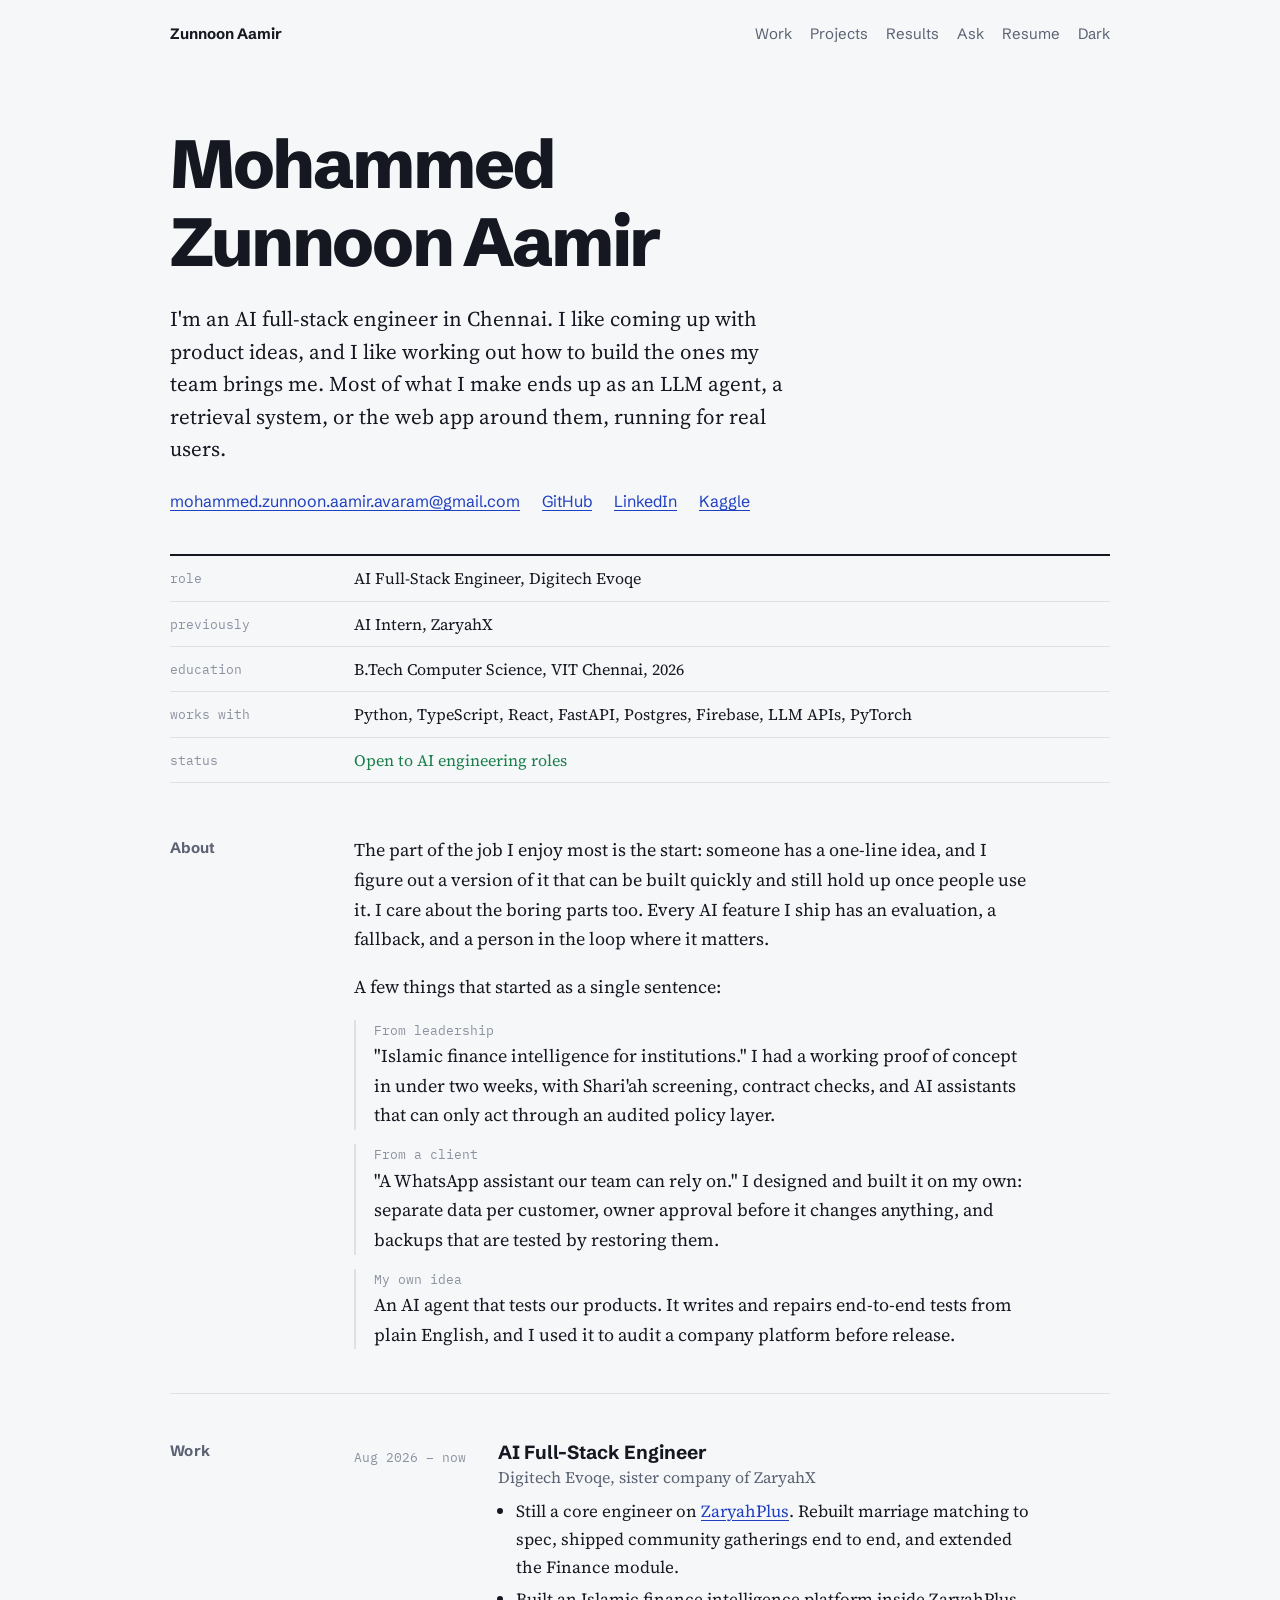
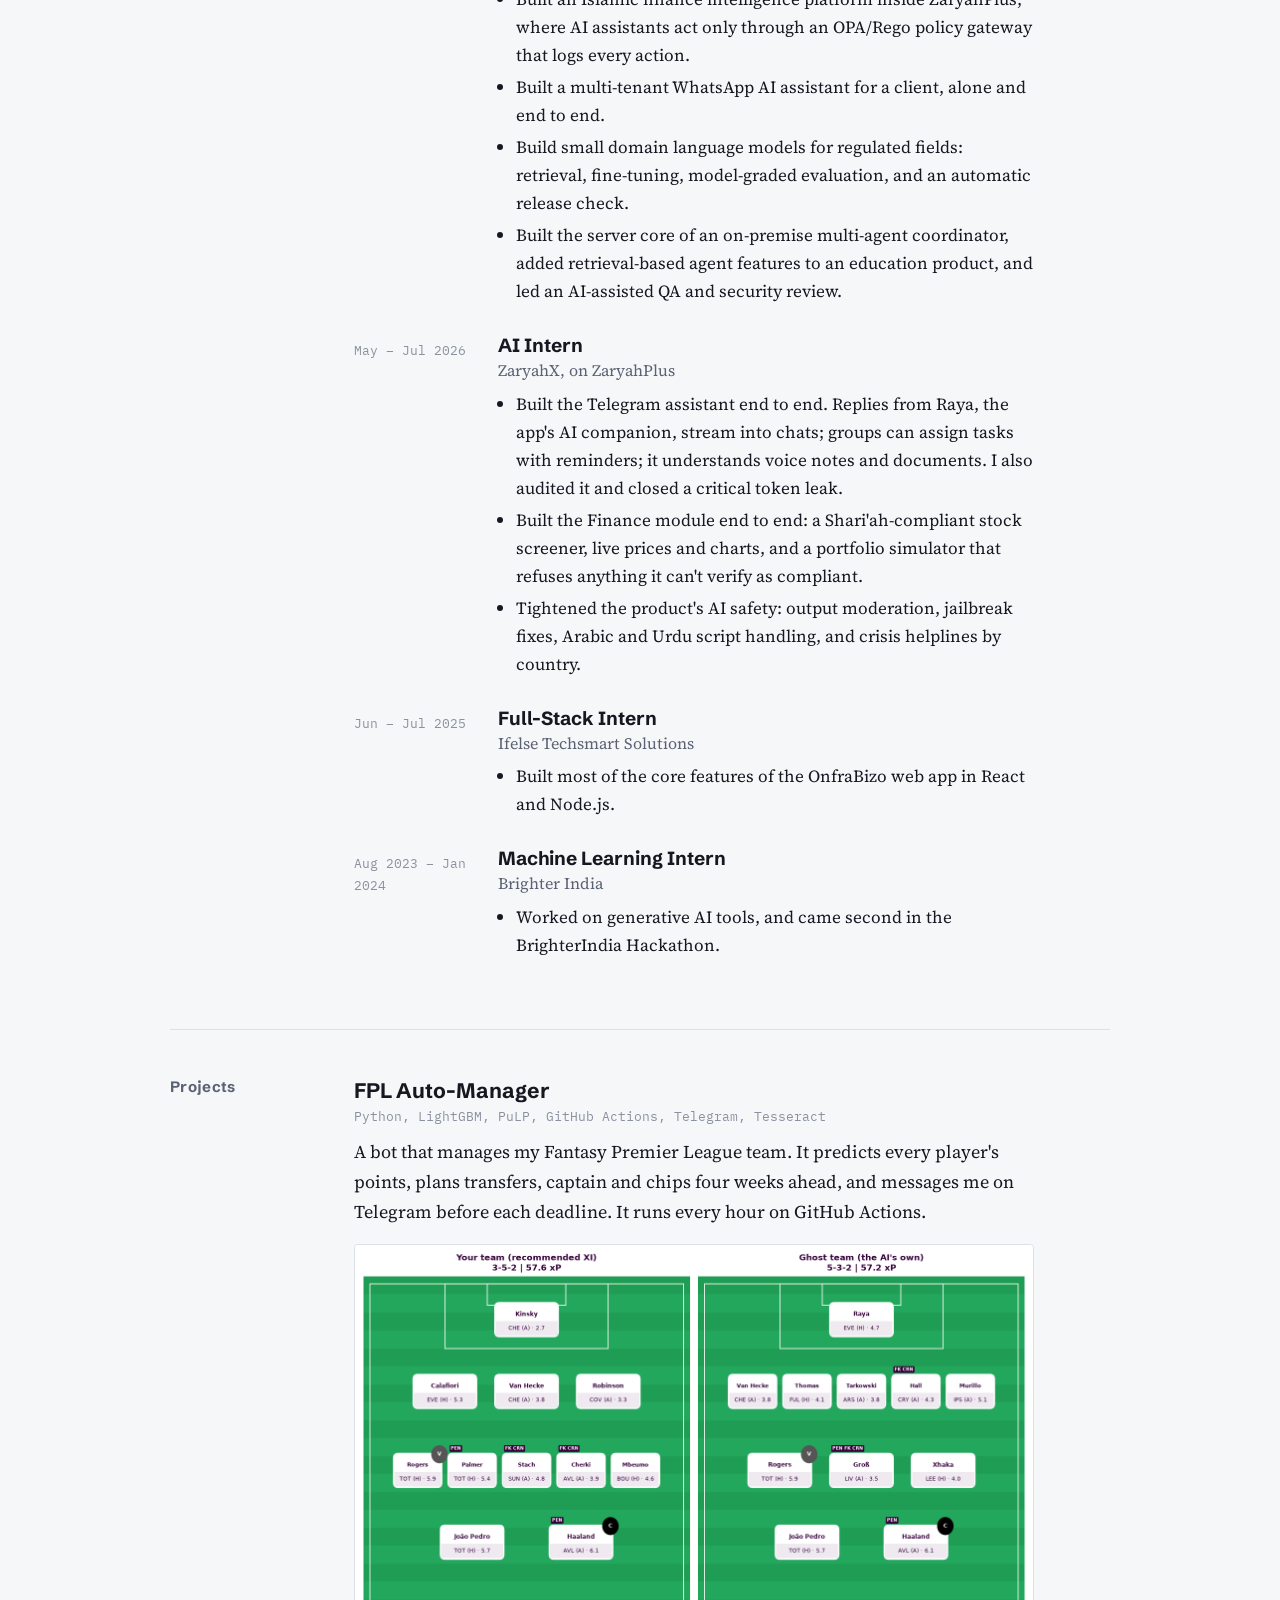
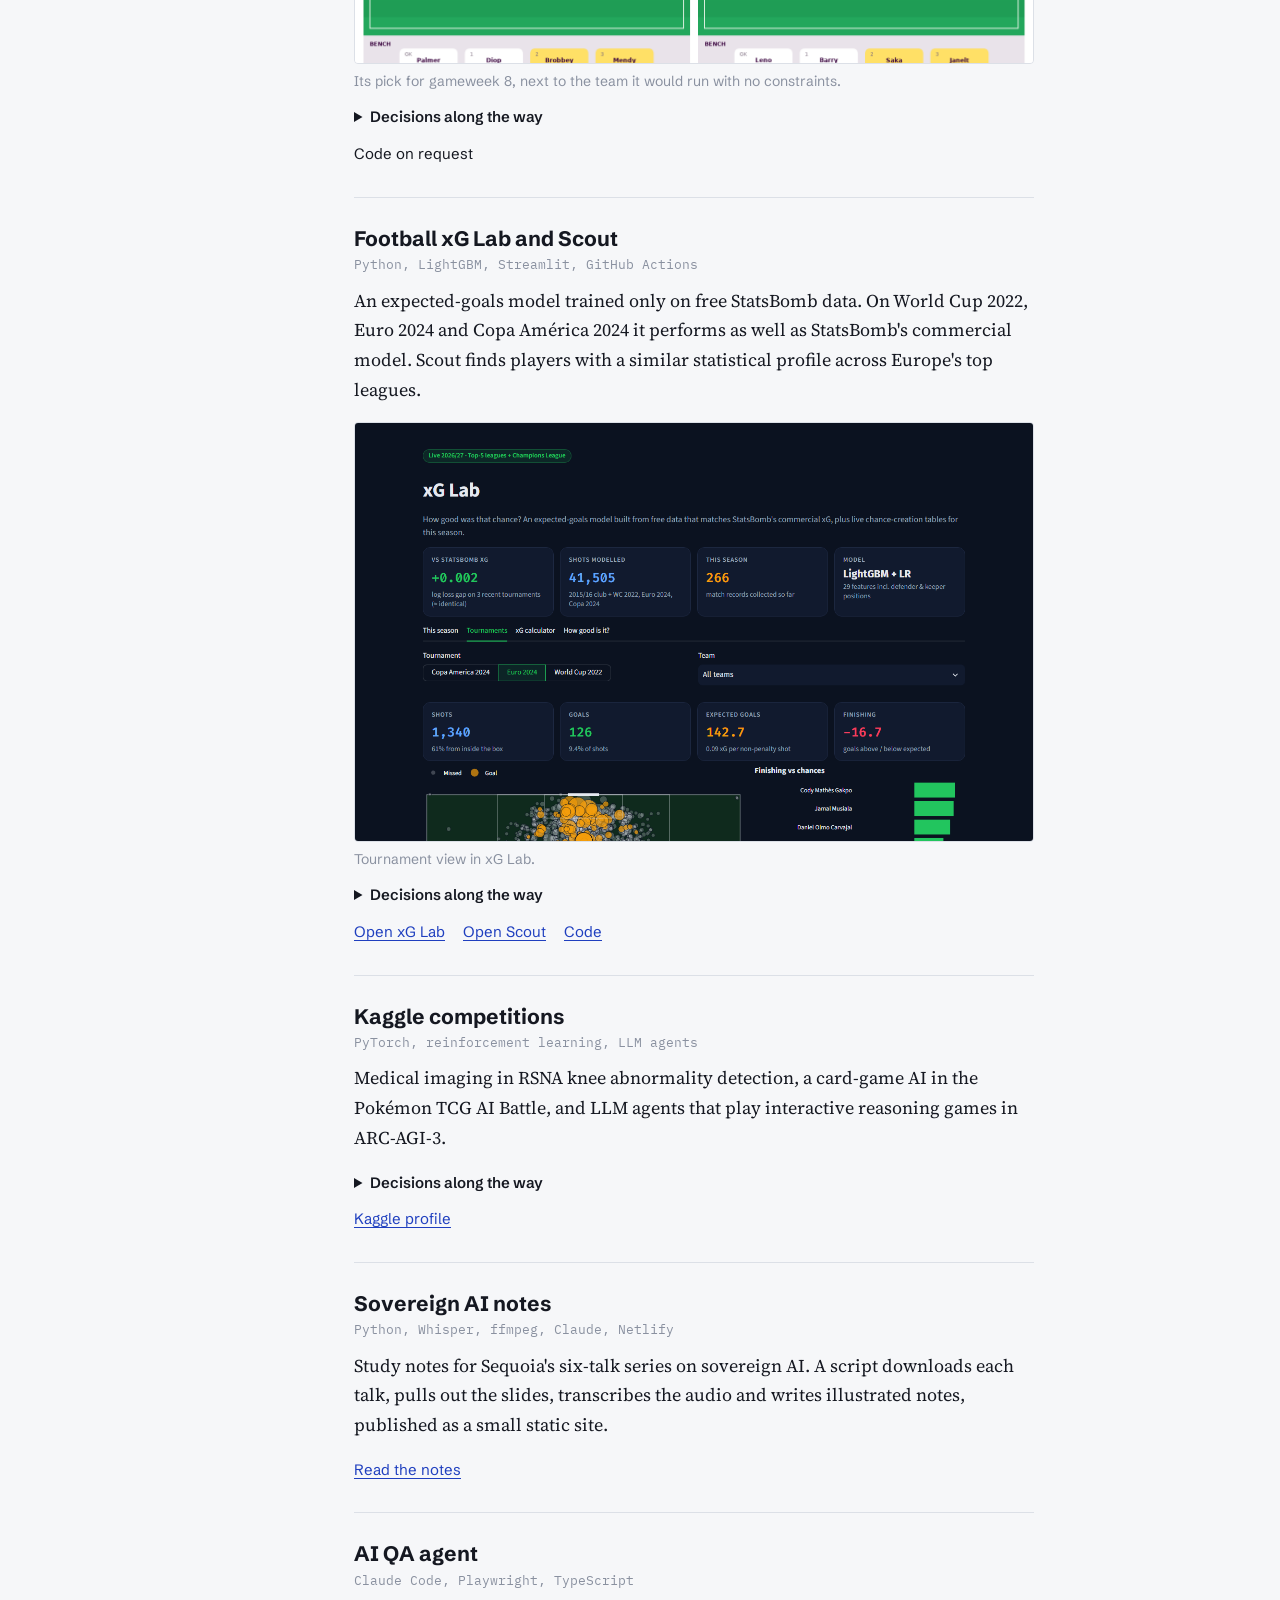
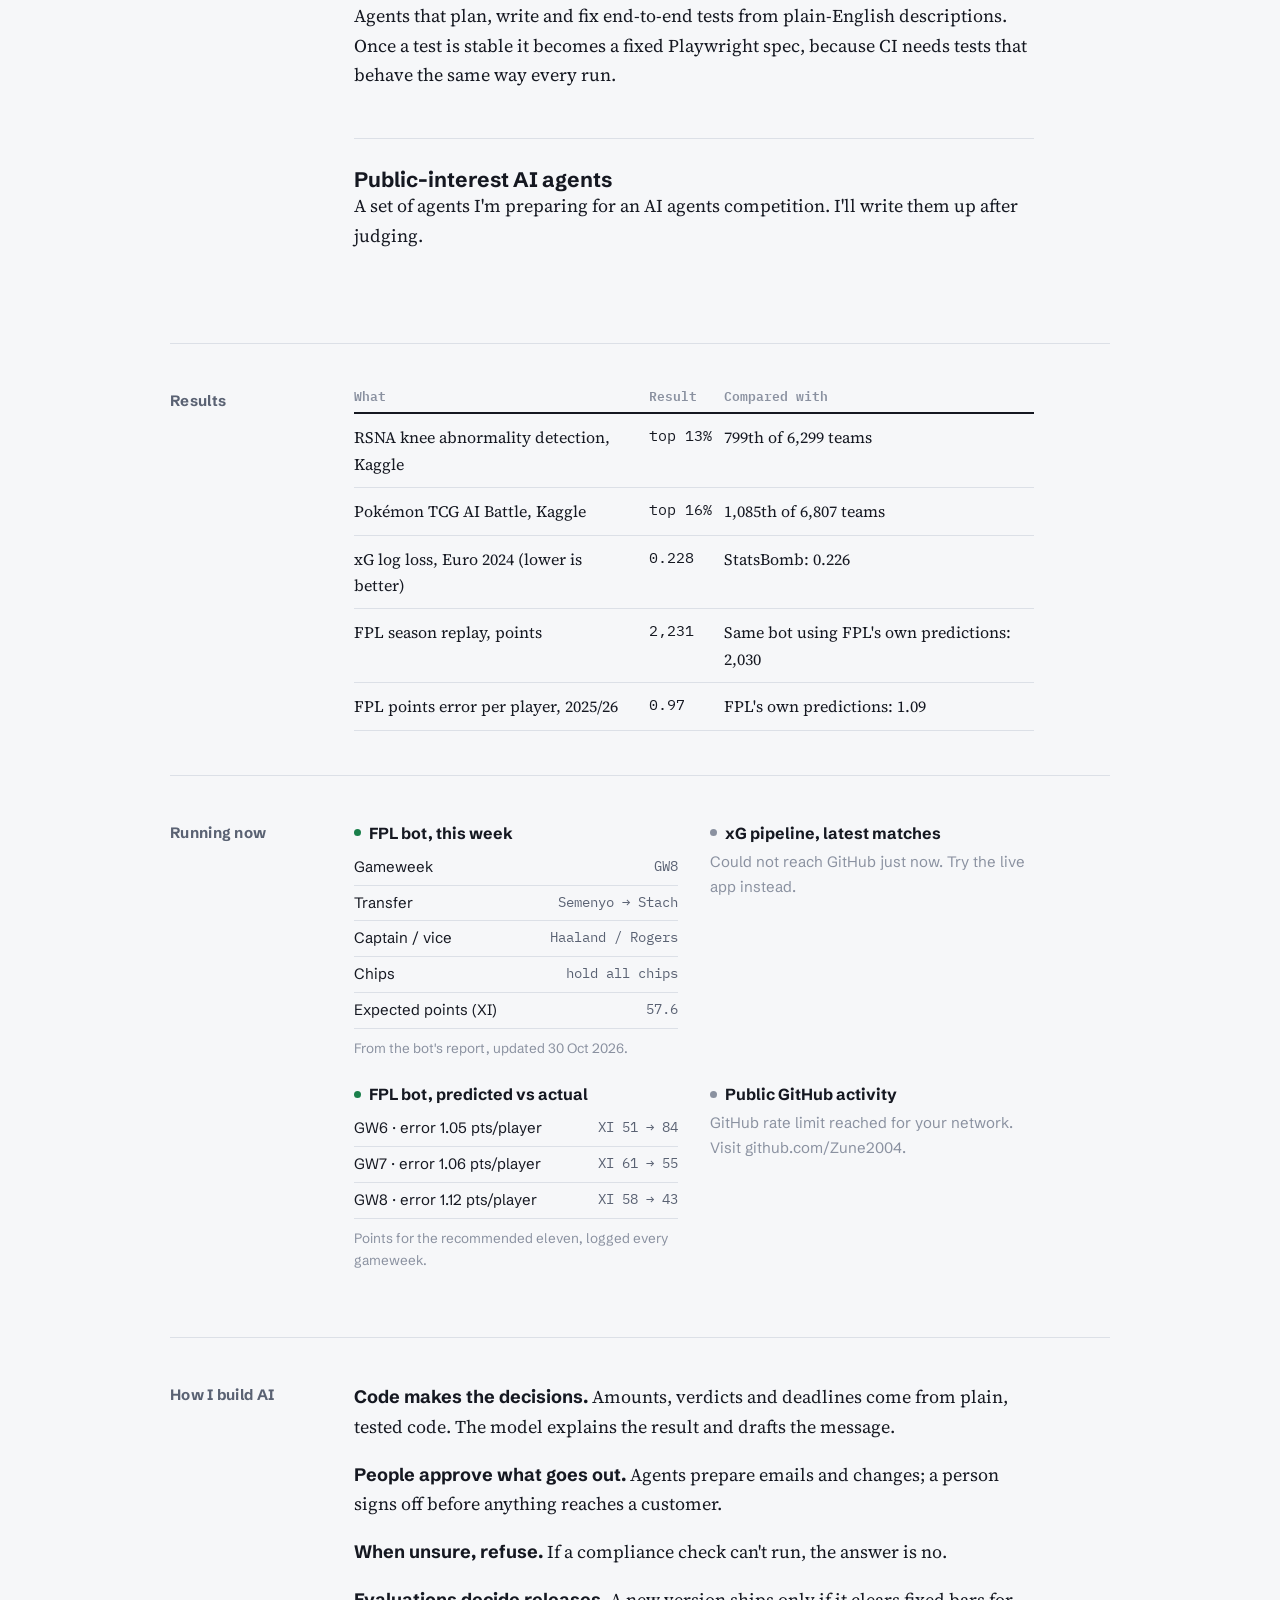
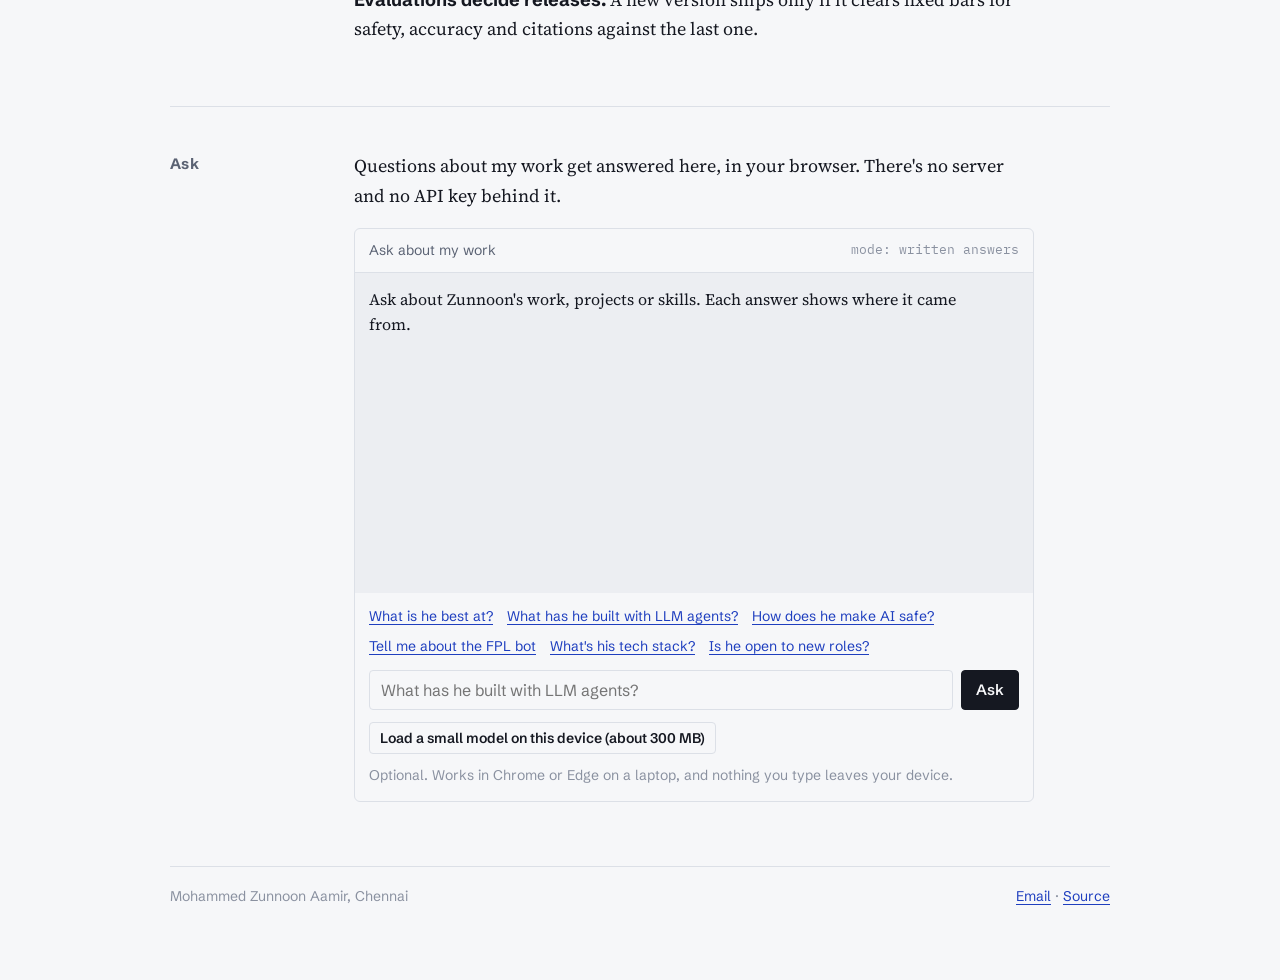
==== commit e80fe18c: "Redesign: plain typographic layout, first-person copy, drop ZaryahPlus screenshot Co-Authored-By: Cl" ====
--- a/index.html
+++ b/index.html
@@ -3,383 +3,278 @@
 <head>
 <meta charset="utf-8">
 <meta name="viewport" content="width=device-width, initial-scale=1">
-<title>Mohammed Zunnoon Aamir · AI Full-Stack Engineer</title>
-<meta name="description" content="Mohammed Zunnoon Aamir, AI Full-Stack Engineer in Chennai. I come up with product ideas and ship them as LLM agents, RAG systems and full-stack apps.">
-<meta property="og:title" content="Mohammed Zunnoon Aamir · AI Full-Stack Engineer">
-<meta property="og:description" content="Model card for an engineer: capabilities, benchmarks, live systems and a changelog.">
+<title>Mohammed Zunnoon Aamir</title>
+<meta name="description" content="Mohammed Zunnoon Aamir, AI full-stack engineer in Chennai. I build LLM agents, RAG systems and the apps around them, and get them into production.">
+<meta property="og:title" content="Mohammed Zunnoon Aamir">
+<meta property="og:description" content="AI full-stack engineer in Chennai. Work, projects, results and systems running right now.">
 <meta property="og:image" content="https://zune2004.github.io/assets/img/og.png">
 <meta name="twitter:card" content="summary_large_image">
-<link rel="icon" href="data:image/svg+xml,<svg xmlns='http://www.w3.org/2000/svg' viewBox='0 0 32 32'><rect width='32' height='32' rx='8' fill='%23c2410c'/><text x='16' y='22' font-family='monospace' font-size='16' font-weight='700' fill='white' text-anchor='middle'>z</text></svg>">
+<link rel="icon" href="data:image/svg+xml,<svg xmlns='http://www.w3.org/2000/svg' viewBox='0 0 32 32'><rect width='32' height='32' fill='%23151821'/><text x='16' y='23' font-family='Arial' font-size='19' font-weight='700' fill='white' text-anchor='middle'>Z</text></svg>">
 <link rel="preconnect" href="https://fonts.googleapis.com">
 <link rel="preconnect" href="https://fonts.gstatic.com" crossorigin>
-<link href="https://fonts.googleapis.com/css2?family=Inter:wght@400;500;600;700;800&family=JetBrains+Mono:wght@500;600&display=swap" rel="stylesheet">
+<link href="https://fonts.googleapis.com/css2?family=IBM+Plex+Mono:wght@400;600&family=Schibsted+Grotesk:wght@400;600;700;800&family=Source+Serif+4:opsz,wght@8..60,400;8..60,600&display=swap" rel="stylesheet">
 <link rel="stylesheet" href="assets/css/site.css">
 <script>
   try { var t = localStorage.getItem('theme'); if (t) document.documentElement.setAttribute('data-theme', t); } catch (e) {}
 </script>
 </head>
 <body>
-
-<header class="topbar">
-  <div class="wrap">
-    <span class="crumb">zune2004 / <b>zunnoon-aamir</b> <span class="muted">· model card</span></span>
-    <nav>
-      <a class="hide-sm" href="#ideas">Ideas</a>
-      <a class="hide-sm" href="#benchmarks">Benchmarks</a>
-      <a class="hide-sm" href="#live">Live</a>
-      <a class="hide-sm" href="#projects">Projects</a>
-      <a href="#ask">Ask</a>
-      <button class="icon-btn" id="theme" aria-label="Toggle light and dark mode" title="Toggle theme">
-        <svg viewBox="0 0 24 24" fill="none" stroke="currentColor" stroke-width="2" stroke-linecap="round"><circle cx="12" cy="12" r="4"/><path d="M12 2v2M12 20v2M4.9 4.9l1.4 1.4M17.7 17.7l1.4 1.4M2 12h2M20 12h2M4.9 19.1l1.4-1.4M17.7 6.3l1.4-1.4"/></svg>
-      </button>
-    </nav>
-  </div>
+<div class="page">
+
+<header class="top">
+  <a class="home" href="#">Zunnoon Aamir</a>
+  <nav>
+    <a class="opt" href="#work">Work</a>
+    <a class="opt" href="#projects">Projects</a>
+    <a class="opt" href="#results">Results</a>
+    <a href="#ask">Ask</a>
+    <a href="assets/Mohammed-Zunnoon-Aamir-Resume.pdf">Resume</a>
+    <button id="theme" type="button">Dark</button>
+  </nav>
 </header>
 
-<main class="wrap">
-  <div class="hero">
-    <div class="badge-row">
-      <span class="pill live">v1.0 · in production since Aug 2026</span>
-      <span class="pill accent">open to AI engineering roles</span>
-    </div>
+<main>
+  <section class="intro">
     <h1>Mohammed Zunnoon Aamir</h1>
-    <p class="role">AI Full-Stack Engineer · Digitech Evoqe · Chennai, India</p>
-    <p class="lede">I come up with product ideas, and I find practical ways to build the ideas my team brings me.
-      Then I <em>ship them to production</em> as LLM agents, RAG systems and the full-stack apps around them.</p>
-    <div class="cta">
-      <a class="btn primary" href="#ask">Ask about me</a>
-      <a class="btn" href="assets/Mohammed-Zunnoon-Aamir-Resume.pdf" target="_blank" rel="noopener">Resume (PDF)</a>
-      <a class="btn" href="https://github.com/Zune2004" target="_blank" rel="noopener">GitHub</a>
-      <a class="btn" href="https://linkedin.com/in/zunnoon-a68156202" target="_blank" rel="noopener">LinkedIn</a>
-      <a class="btn" href="mailto:mohammed.zunnoon.aamir.avaram@gmail.com">Email</a>
-    </div>
-    <div class="tags">
-      <span class="tag"><b>task:</b>idea → production</span>
-      <span class="tag">agents</span><span class="tag">tool use</span><span class="tag">RAG</span>
-      <span class="tag">guardrails</span><span class="tag">evals</span>
-      <span class="tag">React / TypeScript</span><span class="tag">Python / FastAPI</span>
-      <span class="tag"><b>languages:</b>en · ta · hi · ur · ar</span>
-    </div>
-  </div>
-
-  <div class="layout">
-    <div class="main">
-
-      <section class="block" id="use">
-        <div class="sec-head"><h2>Intended use</h2><span class="hint">what to hire this engineer for</span></div>
-        <div class="grid2">
-          <div class="card pad use">
-            <h3>Direct use</h3>
-            <ul class="clean small">
-              <li>Turning a one-line idea into a working product within days, then hardening it for real users.</li>
-              <li>LLM agents that use tools safely: fixed rules decide, the model explains, a person approves.</li>
-              <li>Full-stack delivery: React/TypeScript front ends; Python/FastAPI and Node back ends; Postgres, Firebase, Supabase.</li>
-              <li>Explaining technical trade-offs to non-technical stakeholders, in five languages.</li>
-            </ul>
-          </div>
-          <div class="card pad use no">
-            <h3>Out-of-scope use</h3>
-            <ul class="clean small muted">
-              <li>Shipping AI features without an evaluation.</li>
-              <li>Letting a model make a decision a rule should make.</li>
-              <li>Sending anything to a customer without a human in the loop.</li>
-              <li>Building a demo that only works in the demo.</li>
-            </ul>
-          </div>
-        </div>
-      </section>
-
-      <section class="block" id="ideas">
-        <div class="sec-head"><h2>From idea to shipped</h2><span class="hint">my strongest trait</span></div>
-        <div class="grid3">
-          <div class="card idea">
-            <span class="from">Brief from leadership</span>
-            <span class="brief">"Islamic finance intelligence for institutions."</span>
-            <span class="arrow">→ shipped</span>
-            <p class="out">A working proof of concept in under two weeks: Shari'ah screening, contract checks, and AI coworkers that can only act through an audit-logged policy gateway.</p>
-          </div>
-          <div class="card idea">
-            <span class="from">Brief from a client</span>
-            <span class="brief">"A WhatsApp assistant our team can rely on."</span>
-            <span class="arrow">→ shipped</span>
-            <p class="out">Built solo: multi-tenant, owner-approved actions, prompt-injection defences, encrypted backups, load-tested near 2,000 messages a second.</p>
-          </div>
-          <div class="card idea">
-            <span class="from">My own idea</span>
-            <span class="brief">"What if an AI agent tested our products?"</span>
-            <span class="arrow">→ shipped</span>
-            <p class="out">Claude Code with Playwright agents that plan, write and repair end-to-end tests from plain English. Used for a QA and security audit of a company platform before release.</p>
-          </div>
-        </div>
-      </section>
-
-      <section class="block" id="benchmarks">
-        <div class="sec-head"><h2>Benchmarks</h2><span class="hint">public, checkable results</span></div>
-        <div class="card table-wrap">
-          <table class="bench">
-            <thead><tr><th>Evaluation</th><th>Result</th><th>Reference</th></tr></thead>
-            <tbody>
-              <tr><td>RSNA knee abnormality detection · Kaggle</td><td class="num">top 13%</td><td>799 of 6,299 teams (final)</td></tr>
-              <tr><td>Pokémon TCG AI Battle · Kaggle</td><td class="num">top 16%</td><td>1,085 of 6,807 teams (final)</td></tr>
-              <tr><td>Expected goals, held-out Euro 2024 · log loss ↓</td><td class="num">0.228</td><td>StatsBomb's commercial model: 0.226</td></tr>
-              <tr><td>Fantasy Premier League, full-season replay · points ↑</td><td class="num">2,231</td><td>Same bot driven by FPL's official predictions: 2,030</td></tr>
-              <tr><td>FPL player points on unseen 2025/26 · MAE ↓</td><td class="num">0.97</td><td>FPL's official expected points: 1.09</td></tr>
-            </tbody>
-          </table>
-        </div>
-        <p class="note">The xG comparison uses a paired bootstrap and the gap is not statistically significant, so the honest word is "matches", not "beats".</p>
-      </section>
-
-      <section class="block" id="live">
-        <div class="sec-head"><h2>Running in production right now</h2><span class="hint">fetched live by your browser</span></div>
-        <div class="grid2">
-          <div class="card live-card" id="live-fpl">
-            <h3><span class="dot"></span>FPL auto-manager · this week's advice</h3>
-            <div class="skeleton">Loading the bot's latest report…</div>
-          </div>
-          <div class="card live-card" id="live-xg">
-            <h3><span class="dot"></span>xG pipeline · latest matches</h3>
-            <div class="skeleton">Fetching today's data from GitHub…</div>
-          </div>
-          <div class="card live-card" id="live-acc">
-            <h3><span class="dot"></span>FPL model · accuracy by gameweek</h3>
-            <div class="skeleton">Loading…</div>
-          </div>
-          <div class="card live-card" id="live-gh">
-            <h3><span class="dot"></span>GitHub · recent public activity</h3>
-            <div class="skeleton">Asking the GitHub API…</div>
-          </div>
-        </div>
-      </section>
-
-      <section class="block" id="experience">
-        <div class="sec-head"><h2>Experience</h2><span class="hint">training history</span></div>
-        <div class="card pad">
-          <div class="job">
-            <div class="when">Aug 2026 – now</div>
-            <div>
-              <h3>AI Full-Stack Engineer</h3>
-              <div class="org">Digitech Evoqe · sister company of ZaryahX</div>
-              <ul>
-                <li>Core engineer on <a href="https://zaryahplus.com" target="_blank" rel="noopener">ZaryahPlus</a>: rebuilt marriage matching to spec, shipped community gatherings end to end, extended the Finance module.</li>
-                <li>Built an Islamic finance intelligence platform inside ZaryahPlus, with AI coworkers that act only through an OPA/Rego policy gateway.</li>
-                <li>Designed and built a multi-tenant WhatsApp AI work assistant for a client, solo and end to end.</li>
-                <li>Built domain-specific small language models for regulated domains, with hybrid RAG, fine-tuning, LLM-as-judge evaluation and an automated release gate.</li>
-                <li>Built the server core of an on-premise multi-agent work coordinator; shipped RAG-agent features for an education SaaS; led an AI-assisted QA and security audit.</li>
-              </ul>
-            </div>
-          </div>
-          <div class="job">
-            <div class="when">May – Jul 2026</div>
-            <div>
-              <h3>AI Intern</h3>
-              <div class="org">ZaryahX · ZaryahPlus</div>
-              <ul>
-                <li>Built ZaryahPlus's Telegram assistant end to end: streamed replies from the Raya AI companion, group tasks with reminders, voice and document understanding, and a security audit.</li>
-                <li>Built the Finance module end to end: Shari'ah-compliant stock screener, live prices and charts, portfolio simulation behind a fail-closed compliance gate.</li>
-                <li>Hardened LLM guardrails across the product: output moderation, jailbreak fixes, Arabic/Urdu script handling, crisis helplines by country.</li>
-              </ul>
-              <figure>
-                <img src="assets/img/zaryahplus.png" alt="ZaryahPlus home page with the Raya AI companion" loading="lazy" width="1440" height="900">
-                <figcaption>zaryahplus.com: Raya, the AI companion, on web, Telegram and WhatsApp.</figcaption>
-              </figure>
-            </div>
-          </div>
-          <div class="job">
-            <div class="when">Jun – Jul 2025</div>
-            <div>
-              <h3>Full-Stack Intern</h3>
-              <div class="org">Ifelse Techsmart Solutions</div>
-              <ul><li>Built most core features of the OnfraBizo web app in React and Node.js/Express.</li></ul>
-            </div>
-          </div>
-        </div>
-      </section>
-
-      <section class="block" id="projects">
-        <div class="sec-head"><h2>Projects &amp; decision logs</h2><span class="hint">open a log to see the trade-offs</span></div>
-        <div class="grid2">
-          <article class="card proj">
-            <div class="shot"><img src="assets/img/fpl-lineup.png" alt="FPL bot's recommended starting eleven on a pitch" loading="lazy"></div>
-            <div class="body">
-              <h3>FPL Auto-Manager</h3>
-              <span class="stack">Python · LightGBM · PuLP · GitHub Actions · Telegram · OCR</span>
-              <p>A Fantasy Premier League bot that predicts every player's points, plans transfers, captain and chips four weeks ahead, and runs every hour on GitHub Actions.</p>
-              <details class="log"><summary>Decision log</summary><ol>
-                <li><b>Two-stage model:</b> chance a player plays × points if he plays, so rotation risk is modelled directly.</li>
-                <li><b>Caught a data leak:</b> a community dataset's "expected points" column was recorded after the matches, so benchmarks against it only use clean 2025/26 data.</li>
-                <li><b>Cheap check first:</b> a tiny standard-library script runs hourly and only wakes the heavy pipeline near a deadline.</li>
-                <li><b>No password stored:</b> my real team is read from a screenshot with OCR instead of logging in.</li>
-              </ol></details>
-              <div class="links"><span class="muted small">Code available on request</span></div>
-            </div>
-          </article>
-
-          <article class="card proj">
-            <div class="shot"><img src="assets/img/xg-tournaments.png" alt="xG Lab comparing its model with StatsBomb on tournaments" loading="lazy"></div>
-            <div class="body">
-              <h3>Football xG Lab &amp; Scout</h3>
-              <span class="stack">Python · LightGBM · Streamlit · GitHub Actions</span>
-              <p>An expected-goals model on free StatsBomb data that matches StatsBomb's commercial model on World Cup 2022, Euro 2024 and Copa América 2024, plus a similar-player finder.</p>
-              <details class="log"><summary>Decision log</summary><ol>
-                <li><b>Split by match, not by shot,</b> so shots from the same game never leak between training and test.</li>
-                <li><b>Used freeze frames</b> (where every player stood at the moment of the shot) as features, not just shot location.</li>
-                <li><b>Claimed "matches", not "beats":</b> the paired bootstrap's confidence interval includes zero.</li>
-              </ol></details>
-              <div class="links">
-                <a href="https://xg-lab-football.streamlit.app/" target="_blank" rel="noopener">xG Lab ↗</a>
-                <a href="https://football-scout-labs.streamlit.app/" target="_blank" rel="noopener">Scout ↗</a>
-                <a href="https://github.com/Zune2004/football-xg-lab" target="_blank" rel="noopener">Code ↗</a>
-              </div>
-            </div>
-          </article>
-
-          <article class="card proj">
-            <div class="body">
-              <h3>Kaggle competitions</h3>
-              <span class="stack">PyTorch · LLM agents · reinforcement learning</span>
-              <p>Medical imaging (top 13%), a card-game AI battle (top 16%), and LLM agents for interactive reasoning games in ARC-AGI-3.</p>
-              <details class="log"><summary>Decision log</summary><ol>
-                <li><b>Batched every game decision</b> into one GPU forward pass: self-play training ran about 6x faster.</li>
-                <li><b>One change per submission,</b> written down before running, so every score change has a known cause.</li>
-                <li><b>Studied the top-50 solutions</b> after the RSNA competition closed, to learn what I missed.</li>
-              </ol></details>
-              <div class="links"><a href="https://www.kaggle.com/mozune4002" target="_blank" rel="noopener">Kaggle profile ↗</a></div>
-            </div>
-          </article>
-
-          <article class="card proj">
-            <div class="shot"><img src="assets/img/sovereign-notes.png" alt="Sovereign AI notes site" loading="lazy"></div>
-            <div class="body">
-              <h3>Sovereign AI notes</h3>
-              <span class="stack">Python · Whisper · ffmpeg · Claude · Netlify</span>
-              <p>A pipeline that turns a six-talk Sequoia series into illustrated study notes: download, extract slides, transcribe, and write notes with diagrams.</p>
-              <details class="log"><summary>Decision log</summary><ol>
-                <li><b>Slides picked by the model, text grounded in the transcript,</b> so notes never invent what a speaker said.</li>
-                <li><b>Static output (HTML + PDF)</b>: free to host and nothing to maintain.</li>
-              </ol></details>
-              <div class="links"><a href="https://sovereign-ai-notes.netlify.app" target="_blank" rel="noopener">Live site ↗</a></div>
-            </div>
-          </article>
-
-          <article class="card proj">
-            <div class="body">
-              <h3>AI QA agent</h3>
-              <span class="stack">Claude Code · Playwright MCP · TypeScript</span>
-              <p>Planner, generator and healer agents that write end-to-end tests from plain English, then turn them into fixed Playwright specs.</p>
-              <details class="log"><summary>Decision log</summary><ol>
-                <li><b>Self-healing tests for exploring, fixed specs for CI:</b> CI has to be deterministic, exploration doesn't.</li>
-                <li><b>Several AI reviewers in parallel,</b> then every finding re-checked live before it goes in the report.</li>
-              </ol></details>
-            </div>
-          </article>
-
-          <article class="card proj locked">
-            <div class="body">
-              <span class="pill">🔒 under wraps</span>
-              <h3>Public-interest AI agents</h3>
-              <p>A set of agents being prepared for an AI agents competition. Details after judging.</p>
-            </div>
-          </article>
-        </div>
-      </section>
-
-      <section class="block" id="safety">
-        <div class="sec-head"><h2>Safety &amp; guardrails</h2><span class="hint">how I build AI systems</span></div>
-        <div class="grid2">
-          <div class="card principle"><div class="k">01</div><h3>Rules decide, models explain</h3><p>Verdicts, amounts and deadlines come from deterministic code. The LLM explains the result and drafts the message.</p></div>
-          <div class="card principle"><div class="k">02</div><h3>A person approves outbound actions</h3><p>Agents prepare emails, complaints and writes; nothing reaches a customer without an approval step.</p></div>
-          <div class="card principle"><div class="k">03</div><h3>Fail closed</h3><p>If a compliance check can't run, the answer is "no", not "probably fine".</p></div>
-          <div class="card principle"><div class="k">04</div><h3>Evals gate releases</h3><p>A release ships only if safety, citation accuracy and quality clear fixed bars against the previous version.</p></div>
-        </div>
-      </section>
-
-      <section class="block" id="changelog">
-        <div class="sec-head"><h2>Changelog</h2><span class="hint">career as release notes</span></div>
-        <ul class="changelog">
-          <li class="cur"><span class="v">v1.0</span><span class="d">Aug 2026</span><p>Released to production: AI Full-Stack Engineer at Digitech Evoqe, ZaryahX's sister company.</p></li>
-          <li><span class="v">v0.9</span><span class="d">May 2026</span><p>AI Intern at ZaryahX on ZaryahPlus. B.Tech CSE completed at VIT Chennai (CGPA 8.1).</p></li>
-          <li><span class="v">v0.6</span><span class="d">Jun 2025</span><p>Full-Stack Intern at Ifelse Techsmart Solutions.</p></li>
-          <li><span class="v">v0.4</span><span class="d">Aug 2023</span><p>Machine Learning Intern at Brighter India; 2nd place at the BrighterIndia Hackathon.</p></li>
-          <li><span class="v">v0.1</span><span class="d">Sep 2022</span><p>Initial release: started B.Tech in Computer Science at VIT Chennai.</p></li>
-        </ul>
-      </section>
-
-      <section class="block" id="ask">
-        <div class="sec-head"><h2>Ask about me</h2><span class="hint">no server, no API key: runs in your browser</span></div>
-        <div class="card ask">
-          <div class="ask-head"><strong>Ask Zunnoon's model card</strong><span class="mode" id="ask-mode">mode: instant answers</span></div>
-          <div class="ask-log" id="ask-log" aria-live="polite"></div>
-          <div class="ask-sugg" id="ask-sugg"></div>
-          <form class="ask-form" id="ask-form">
-            <input id="ask-input" type="text" autocomplete="off" placeholder="e.g. What has he built with LLM agents?" aria-label="Your question">
-            <button class="btn primary" type="submit">Ask</button>
-          </form>
-          <div class="ask-tiers">
-            <button type="button" id="load-llm">Run a small AI model in my browser (~300 MB)</button>
-            <span id="llm-note">Optional. Needs a laptop with Chrome or Edge. Nothing you type leaves your device.</span>
-            <div class="progress" id="llm-progress"><i></i></div>
-          </div>
-        </div>
-      </section>
-
-      <section class="block" id="cite">
-        <div class="sec-head"><h2>How to cite this engineer</h2><span class="hint">a.k.a. contact</span></div>
-        <div class="cite-wrap">
-          <button class="btn" id="copy-cite" type="button">Copy</button>
-<pre class="cite" id="cite-text">@engineer{<span class="k">aamir2026</span>,
-  name     = {Mohammed Zunnoon Aamir},
-  role     = {AI Full-Stack Engineer},
-  location = {Chennai, India},
-  email    = {<a href="mailto:mohammed.zunnoon.aamir.avaram@gmail.com">mohammed.zunnoon.aamir.avaram@gmail.com</a>},
-  github   = {<a href="https://github.com/Zune2004">github.com/Zune2004</a>},
-  linkedin = {<a href="https://linkedin.com/in/zunnoon-a68156202">linkedin.com/in/zunnoon-a68156202</a>},
-  kaggle   = {<a href="https://www.kaggle.com/mozune4002">kaggle.com/mozune4002</a>}
-}</pre>
-        </div>
-      </section>
-    </div>
-
-    <aside class="side">
-      <div class="card pad">
-        <h3>Model details</h3>
-        <dl class="kv">
-          <dt>Developer</dt><dd>Mohammed Zunnoon Aamir</dd>
-          <dt>Deployed at</dt><dd>Digitech Evoqe</dd>
-          <dt>Previous</dt><dd>ZaryahX</dd>
-          <dt>Base</dt><dd>B.Tech CSE, VIT Chennai, 2026</dd>
-          <dt>Location</dt><dd>Chennai, India</dd>
-          <dt>Status</dt><dd><span class="pill live">available</span></dd>
-        </dl>
-      </div>
-      <div class="card pad toc-card">
-        <h3>Contents</h3>
-        <nav class="toc" id="toc">
-          <a href="#use">Intended use</a>
-          <a href="#ideas">From idea to shipped</a>
-          <a href="#benchmarks">Benchmarks</a>
-          <a href="#live">Running in production</a>
-          <a href="#experience">Experience</a>
-          <a href="#projects">Projects &amp; decision logs</a>
-          <a href="#safety">Safety &amp; guardrails</a>
-          <a href="#changelog">Changelog</a>
-          <a href="#ask">Ask about me</a>
-          <a href="#cite">Contact</a>
-        </nav>
-      </div>
-    </aside>
-  </div>
+    <p class="lede">I'm an AI full-stack engineer in Chennai. I like coming up with product ideas, and I like working out how to build
+      the ones my team brings me. Most of what I make ends up as an LLM agent, a retrieval system, or the web app around them,
+      running for real users.</p>
+    <div class="links">
+      <a href="mailto:mohammed.zunnoon.aamir.avaram@gmail.com">mohammed.zunnoon.aamir.avaram@gmail.com</a>
+      <a href="https://github.com/Zune2004">GitHub</a>
+      <a href="https://linkedin.com/in/zunnoon-a68156202">LinkedIn</a>
+      <a href="https://www.kaggle.com/mozune4002">Kaggle</a>
+    </div>
+  </section>
+
+  <dl class="spec" aria-label="Summary">
+    <div><dt>role</dt><dd>AI Full-Stack Engineer, Digitech Evoqe</dd></div>
+    <div><dt>previously</dt><dd>AI Intern, ZaryahX</dd></div>
+    <div><dt>education</dt><dd>B.Tech Computer Science, VIT Chennai, 2026</dd></div>
+    <div><dt>works with</dt><dd>Python, TypeScript, React, FastAPI, Postgres, Firebase, LLM APIs, PyTorch</dd></div>
+    <div><dt>status</dt><dd class="status">Open to AI engineering roles</dd></div>
+  </dl>
+
+  <section class="sec" id="about">
+    <h2>About</h2>
+    <div class="body">
+      <p>The part of the job I enjoy most is the start: someone has a one-line idea, and I figure out a version of it that can be built
+        quickly and still hold up once people use it. I care about the boring parts too. Every AI feature I ship has an evaluation,
+        a fallback, and a person in the loop where it matters.</p>
+      <p>A few things that started as a single sentence:</p>
+      <ul class="briefs">
+        <li><span class="who">From leadership</span>"Islamic finance intelligence for institutions." I had a working proof of concept in under two weeks,
+          with Shari'ah screening, contract checks, and AI assistants that can only act through an audited policy layer.</li>
+        <li><span class="who">From a client</span>"A WhatsApp assistant our team can rely on." I designed and built it on my own: separate data per
+          customer, owner approval before it changes anything, and backups that are tested by restoring them.</li>
+        <li><span class="who">My own idea</span>An AI agent that tests our products. It writes and repairs end-to-end tests from plain English,
+          and I used it to audit a company platform before release.</li>
+      </ul>
+    </div>
+  </section>
+
+  <section class="sec" id="work">
+    <h2>Work</h2>
+    <div class="body">
+      <div class="role">
+        <div class="when">Aug 2026 – now</div>
+        <div>
+          <h3>AI Full-Stack Engineer</h3>
+          <div class="org">Digitech Evoqe, sister company of ZaryahX</div>
+          <ul>
+            <li>Still a core engineer on <a href="https://zaryahplus.com">ZaryahPlus</a>. Rebuilt marriage matching to spec, shipped community gatherings end to end, and extended the Finance module.</li>
+            <li>Built an Islamic finance intelligence platform inside ZaryahPlus, where AI assistants act only through an OPA/Rego policy gateway that logs every action.</li>
+            <li>Built a multi-tenant WhatsApp AI assistant for a client, alone and end to end.</li>
+            <li>Build small domain language models for regulated fields: retrieval, fine-tuning, model-graded evaluation, and an automatic release check.</li>
+            <li>Built the server core of an on-premise multi-agent coordinator, added retrieval-based agent features to an education product, and led an AI-assisted QA and security review.</li>
+          </ul>
+        </div>
+      </div>
+      <div class="role">
+        <div class="when">May – Jul 2026</div>
+        <div>
+          <h3>AI Intern</h3>
+          <div class="org">ZaryahX, on ZaryahPlus</div>
+          <ul>
+            <li>Built the Telegram assistant end to end. Replies from Raya, the app's AI companion, stream into chats; groups can assign tasks with reminders; it understands voice notes and documents. I also audited it and closed a critical token leak.</li>
+            <li>Built the Finance module end to end: a Shari'ah-compliant stock screener, live prices and charts, and a portfolio simulator that refuses anything it can't verify as compliant.</li>
+            <li>Tightened the product's AI safety: output moderation, jailbreak fixes, Arabic and Urdu script handling, and crisis helplines by country.</li>
+          </ul>
+        </div>
+      </div>
+      <div class="role">
+        <div class="when">Jun – Jul 2025</div>
+        <div>
+          <h3>Full-Stack Intern</h3>
+          <div class="org">Ifelse Techsmart Solutions</div>
+          <ul><li>Built most of the core features of the OnfraBizo web app in React and Node.js.</li></ul>
+        </div>
+      </div>
+      <div class="role">
+        <div class="when">Aug 2023 – Jan 2024</div>
+        <div>
+          <h3>Machine Learning Intern</h3>
+          <div class="org">Brighter India</div>
+          <ul><li>Worked on generative AI tools, and came second in the BrighterIndia Hackathon.</li></ul>
+        </div>
+      </div>
+    </div>
+  </section>
+
+  <section class="sec" id="projects">
+    <h2>Projects</h2>
+    <div class="body">
+      <article class="project">
+        <h3>FPL Auto-Manager</h3>
+        <div class="stack">Python, LightGBM, PuLP, GitHub Actions, Telegram, Tesseract</div>
+        <p>A bot that manages my Fantasy Premier League team. It predicts every player's points, plans transfers, captain and chips
+          four weeks ahead, and messages me on Telegram before each deadline. It runs every hour on GitHub Actions.</p>
+        <figure>
+          <img src="assets/img/fpl-lineup.png" alt="The bot's recommended starting eleven next to its own ghost team" loading="lazy" width="1350" height="900">
+          <figcaption>Its pick for gameweek 8, next to the team it would run with no constraints.</figcaption>
+        </figure>
+        <details class="decisions">
+          <summary>Decisions along the way</summary>
+          <ul>
+            <li><strong>Two models instead of one.</strong> One predicts whether a player plays, the other how many points he scores if he does. Rotation risk gets modelled directly.</li>
+            <li><strong>Found a leak in a popular dataset.</strong> Its "expected points" column was recorded after the matches, so I only compare against it on clean 2025/26 data.</li>
+            <li><strong>Cheap check first.</strong> A small script runs hourly and only starts the full pipeline when a deadline is close.</li>
+            <li><strong>No password stored.</strong> It reads my real team from a screenshot instead of logging in to FPL.</li>
+          </ul>
+        </details>
+        <div class="links"><span>Code on request</span></div>
+      </article>
+
+      <article class="project">
+        <h3>Football xG Lab and Scout</h3>
+        <div class="stack">Python, LightGBM, Streamlit, GitHub Actions</div>
+        <p>An expected-goals model trained only on free StatsBomb data. On World Cup 2022, Euro 2024 and Copa América 2024 it performs
+          as well as StatsBomb's commercial model. Scout finds players with a similar statistical profile across Europe's top leagues.</p>
+        <figure>
+          <img src="assets/img/xg-tournaments.png" alt="xG Lab comparing its predictions with StatsBomb's by tournament" loading="lazy" width="1600" height="900">
+          <figcaption>Tournament view in xG Lab.</figcaption>
+        </figure>
+        <details class="decisions">
+          <summary>Decisions along the way</summary>
+          <ul>
+            <li><strong>Split by match.</strong> Shots from one game never appear in both training and test data.</li>
+            <li><strong>Used freeze frames.</strong> The model sees where every player stood when the shot was taken.</li>
+            <li><strong>Careful wording.</strong> A paired bootstrap shows the gap to StatsBomb isn't significant, so I say the models are level.</li>
+          </ul>
+        </details>
+        <div class="links">
+          <a href="https://xg-lab-football.streamlit.app/">Open xG Lab</a>
+          <a href="https://football-scout-labs.streamlit.app/">Open Scout</a>
+          <a href="https://github.com/Zune2004/football-xg-lab">Code</a>
+        </div>
+      </article>
+
+      <article class="project">
+        <h3>Kaggle competitions</h3>
+        <div class="stack">PyTorch, reinforcement learning, LLM agents</div>
+        <p>Medical imaging in RSNA knee abnormality detection, a card-game AI in the Pokémon TCG AI Battle, and LLM agents that play
+          interactive reasoning games in ARC-AGI-3.</p>
+        <details class="decisions">
+          <summary>Decisions along the way</summary>
+          <ul>
+            <li><strong>Batched every game decision</strong> into one GPU call, which made self-play training about six times faster.</li>
+            <li><strong>One change per submission,</strong> written down before running, so I always know what moved the score.</li>
+            <li><strong>Read the top 50 solutions</strong> after RSNA closed to see what I missed.</li>
+          </ul>
+        </details>
+        <div class="links"><a href="https://www.kaggle.com/mozune4002">Kaggle profile</a></div>
+      </article>
+
+      <article class="project">
+        <h3>Sovereign AI notes</h3>
+        <div class="stack">Python, Whisper, ffmpeg, Claude, Netlify</div>
+        <p>Study notes for Sequoia's six-talk series on sovereign AI. A script downloads each talk, pulls out the slides, transcribes the
+          audio and writes illustrated notes, published as a small static site.</p>
+        <div class="links"><a href="https://sovereign-ai-notes.netlify.app">Read the notes</a></div>
+      </article>
+
+      <article class="project">
+        <h3>AI QA agent</h3>
+        <div class="stack">Claude Code, Playwright, TypeScript</div>
+        <p>Agents that plan, write and fix end-to-end tests from plain-English descriptions. Once a test is stable it becomes a fixed
+          Playwright spec, because CI needs tests that behave the same way every run.</p>
+      </article>
+
+      <article class="project">
+        <h3>Public-interest AI agents</h3>
+        <p>A set of agents I'm preparing for an AI agents competition. I'll write them up after judging.</p>
+      </article>
+    </div>
+  </section>
+
+  <section class="sec" id="results">
+    <h2>Results</h2>
+    <div class="body">
+      <div class="table-scroll">
+        <table class="results">
+          <thead><tr><th>What</th><th>Result</th><th>Compared with</th></tr></thead>
+          <tbody>
+            <tr><td>RSNA knee abnormality detection, Kaggle</td><td class="n">top 13%</td><td>799th of 6,299 teams</td></tr>
+            <tr><td>Pokémon TCG AI Battle, Kaggle</td><td class="n">top 16%</td><td>1,085th of 6,807 teams</td></tr>
+            <tr><td>xG log loss, Euro 2024 (lower is better)</td><td class="n">0.228</td><td>StatsBomb: 0.226</td></tr>
+            <tr><td>FPL season replay, points</td><td class="n">2,231</td><td>Same bot using FPL's own predictions: 2,030</td></tr>
+            <tr><td>FPL points error per player, 2025/26</td><td class="n">0.97</td><td>FPL's own predictions: 1.09</td></tr>
+          </tbody>
+        </table>
+      </div>
+    </div>
+  </section>
+
+  <section class="sec" id="live">
+    <h2>Running now</h2>
+    <div class="body">
+      <div class="live">
+        <div class="live-card" id="live-fpl"><h3><span class="dot"></span>FPL bot, this week</h3><div class="skeleton">Loading the bot's latest report…</div></div>
+        <div class="live-card" id="live-xg"><h3><span class="dot"></span>xG pipeline, latest matches</h3><div class="skeleton">Fetching today's data…</div></div>
+        <div class="live-card" id="live-acc"><h3><span class="dot"></span>FPL bot, predicted vs actual</h3><div class="skeleton">Loading…</div></div>
+        <div class="live-card" id="live-gh"><h3><span class="dot"></span>Public GitHub activity</h3><div class="skeleton">Asking GitHub…</div></div>
+      </div>
+    </div>
+  </section>
+
+  <section class="sec principles" id="approach">
+    <h2>How I build AI</h2>
+    <div class="body">
+      <p><strong>Code makes the decisions.</strong> Amounts, verdicts and deadlines come from plain, tested code. The model explains the result and drafts the message.</p>
+      <p><strong>People approve what goes out.</strong> Agents prepare emails and changes; a person signs off before anything reaches a customer.</p>
+      <p><strong>When unsure, refuse.</strong> If a compliance check can't run, the answer is no.</p>
+      <p><strong>Evaluations decide releases.</strong> A new version ships only if it clears fixed bars for safety, accuracy and citations against the last one.</p>
+    </div>
+  </section>
+
+  <section class="sec" id="ask">
+    <h2>Ask</h2>
+    <div class="body">
+      <p>Questions about my work get answered here, in your browser. There's no server and no API key behind it.</p>
+      <div class="console">
+        <div class="ask-head"><span>Ask about my work</span><span class="mode" id="ask-mode">mode: written answers</span></div>
+        <div class="ask-log" id="ask-log" aria-live="polite"></div>
+        <div class="ask-sugg" id="ask-sugg"></div>
+        <form class="ask-form" id="ask-form">
+          <input id="ask-input" type="text" autocomplete="off" placeholder="What has he built with LLM agents?" aria-label="Your question">
+          <button type="submit">Ask</button>
+        </form>
+        <div class="ask-tiers">
+          <button type="button" id="load-llm">Load a small model on this device (about 300 MB)</button>
+          <span id="llm-note">Optional. Works in Chrome or Edge on a laptop, and nothing you type leaves your device.</span>
+          <div class="progress" id="llm-progress"><i></i></div>
+        </div>
+      </div>
+    </div>
+  </section>
 </main>
 
-<a class="btn primary fab" href="#ask">Ask about me</a>
-
 <footer>
-  <div class="wrap">
-    <span>© 2026 Mohammed Zunnoon Aamir · static site on GitHub Pages, no trackers</span>
-    <span>Built from a one-line idea, like everything else here.</span>
-  </div>
+  <span>Mohammed Zunnoon Aamir, Chennai</span>
+  <span><a href="mailto:mohammed.zunnoon.aamir.avaram@gmail.com">Email</a> · <a href="https://github.com/Zune2004/Zune2004.github.io">Source</a></span>
 </footer>
 
+</div>
 <script src="assets/js/site.js" defer></script>
 <script type="module" src="assets/js/ask.js"></script>
 </body>
--- a/assets/css/site.css
+++ b/assets/css/site.css
@@ -1,220 +1,151 @@
+/* Layout: one reading column with a date/label gutter on the left, like a CV or spec sheet. Rules, not boxes. */
 :root {
-  --bg: #fbfaf7;
-  --surface: #ffffff;
-  --surface-2: #f3f1ec;
-  --ink: #16171a;
-  --ink-2: #4a4d55;
-  --ink-3: #7b7f88;
-  --line: #e4e1da;
-  --accent: #c2410c;
-  --accent-soft: #fdeee4;
-  --ok: #15803d;
-  --ok-soft: #e7f6ec;
-  --code-bg: #f6f4ef;
-  --shadow: 0 1px 2px rgba(20, 20, 20, .04), 0 8px 24px rgba(20, 20, 20, .05);
-  --radius: 14px;
-  --mono: "JetBrains Mono", ui-monospace, SFMono-Regular, Menlo, monospace;
-  --sans: "Inter", system-ui, -apple-system, "Segoe UI", sans-serif;
+  --bg: #f6f7f9;
+  --ink: #151821;
+  --muted: #5a6273;
+  --faint: #8a91a0;
+  --rule: #dce0e7;
+  --accent: #1f3fbf;
+  --ok: #1a7f4b;
+  --well: #eceef2;
+  --display: "Schibsted Grotesk", "Helvetica Neue", Arial, sans-serif;
+  --body: "Source Serif 4", Georgia, "Times New Roman", serif;
+  --mono: "IBM Plex Mono", ui-monospace, Menlo, Consolas, monospace;
+  --gutter: 168px;
   color-scheme: light;
 }
 @media (prefers-color-scheme: dark) {
   :root:not([data-theme="light"]) {
-    --bg: #0e0f12; --surface: #15171b; --surface-2: #1c1f24; --ink: #eceae6; --ink-2: #b4b7bf; --ink-3: #82868f;
-    --line: #2a2d34; --accent: #fb923c; --accent-soft: #2a1a10; --ok: #4ade80; --ok-soft: #10251a; --code-bg: #121418;
-    --shadow: 0 1px 2px rgba(0, 0, 0, .3), 0 8px 24px rgba(0, 0, 0, .25); color-scheme: dark;
+    --bg: #0f1218; --ink: #e6e8ed; --muted: #a0a8b8; --faint: #6f7787; --rule: #262c37;
+    --accent: #93a8ff; --ok: #4cc38a; --well: #171b23; color-scheme: dark;
   }
 }
 :root[data-theme="dark"] {
-  --bg: #0e0f12; --surface: #15171b; --surface-2: #1c1f24; --ink: #eceae6; --ink-2: #b4b7bf; --ink-3: #82868f;
-  --line: #2a2d34; --accent: #fb923c; --accent-soft: #2a1a10; --ok: #4ade80; --ok-soft: #10251a; --code-bg: #121418;
-  --shadow: 0 1px 2px rgba(0, 0, 0, .3), 0 8px 24px rgba(0, 0, 0, .25); color-scheme: dark;
+  --bg: #0f1218; --ink: #e6e8ed; --muted: #a0a8b8; --faint: #6f7787; --rule: #262c37;
+  --accent: #93a8ff; --ok: #4cc38a; --well: #171b23; color-scheme: dark;
 }
 
 * { box-sizing: border-box; }
-html { scroll-behavior: smooth; scroll-padding-top: 72px; }
-body { margin: 0; background: var(--bg); color: var(--ink); font: 16px/1.6 var(--sans); -webkit-font-smoothing: antialiased; }
-a { color: var(--accent); text-decoration: none; }
-a:hover { text-decoration: underline; }
+html { -webkit-text-size-adjust: 100%; }
+body { margin: 0; background: var(--bg); color: var(--ink); font: 18px/1.65 var(--body); -webkit-font-smoothing: antialiased; }
+a { color: var(--accent); text-decoration: underline; text-decoration-thickness: 1px; text-underline-offset: 3px; }
+a:hover { text-decoration-thickness: 2px; }
+a:focus-visible, button:focus-visible, input:focus-visible, summary:focus-visible { outline: 2px solid var(--accent); outline-offset: 2px; }
 img { max-width: 100%; display: block; }
-code, .mono { font-family: var(--mono); font-size: .88em; }
-h1, h2, h3 { line-height: 1.2; margin: 0; letter-spacing: -.01em; }
-p { margin: 0 0 .8em; }
-.wrap { max-width: 1160px; margin: 0 auto; padding: 0 16px; }
+h1, h2, h3 { font-family: var(--display); line-height: 1.15; margin: 0; text-wrap: balance; }
+p { margin: 0 0 1em; }
 
-/* top bar */
-.topbar { position: sticky; top: 0; z-index: 20; background: color-mix(in srgb, var(--bg) 85%, transparent); backdrop-filter: blur(10px); border-bottom: 1px solid var(--line); }
-.topbar .wrap { display: flex; align-items: center; gap: 12px; height: 56px; }
-.crumb { font-family: var(--mono); font-size: 14px; color: var(--ink-2); white-space: nowrap; overflow: hidden; text-overflow: ellipsis; }
-.crumb b { color: var(--ink); font-weight: 600; }
-.topbar nav { margin-left: auto; display: flex; gap: 4px; align-items: center; }
-.topbar nav a { color: var(--ink-2); font-size: 14px; padding: 6px 10px; border-radius: 8px; }
-.topbar nav a:hover { background: var(--surface-2); text-decoration: none; color: var(--ink); }
-.icon-btn { border: 1px solid var(--line); background: var(--surface); color: var(--ink); width: 36px; height: 36px; border-radius: 10px; cursor: pointer; display: grid; place-items: center; }
-.icon-btn:hover { background: var(--surface-2); }
-.icon-btn svg { width: 18px; height: 18px; }
-@media (max-width: 860px) { .topbar nav a.hide-sm { display: none; } }
+.page { max-width: 980px; margin: 0 auto; padding-inline: 20px; padding-block: 0 72px; }
 
-/* hero */
-.hero { padding: 48px 0 28px; }
-.hero .badge-row { display: flex; flex-wrap: wrap; gap: 8px; margin-bottom: 18px; }
-.pill { display: inline-flex; align-items: center; gap: 6px; font: 500 12.5px/1 var(--mono); padding: 6px 10px; border-radius: 999px; border: 1px solid var(--line); background: var(--surface); color: var(--ink-2); }
-.pill.live::before { content: ""; width: 7px; height: 7px; border-radius: 50%; background: var(--ok); box-shadow: 0 0 0 3px var(--ok-soft); }
-.pill.accent { background: var(--accent-soft); border-color: transparent; color: var(--accent); }
-.hero h1 { font-size: clamp(34px, 5.5vw, 56px); font-weight: 800; letter-spacing: -.03em; }
-.hero .role { font-size: clamp(18px, 2.2vw, 22px); color: var(--ink-2); margin: 10px 0 18px; font-weight: 500; }
-.hero .lede { font-size: 18px; max-width: 760px; color: var(--ink); }
-.hero .lede em { font-style: normal; background: linear-gradient(transparent 62%, var(--accent-soft) 62%); }
-.cta { display: flex; flex-wrap: wrap; gap: 10px; margin-top: 22px; }
-.btn { display: inline-flex; align-items: center; gap: 8px; padding: 10px 16px; border-radius: 10px; border: 1px solid var(--line); background: var(--surface); color: var(--ink); font: 600 14.5px/1 var(--sans); cursor: pointer; }
-.btn:hover { text-decoration: none; background: var(--surface-2); }
-.btn.primary { background: var(--ink); color: var(--bg); border-color: var(--ink); }
-.btn.primary:hover { opacity: .9; background: var(--ink); }
-.tags { display: flex; flex-wrap: wrap; gap: 6px; margin-top: 22px; }
-.tag { font: 500 12.5px/1 var(--mono); padding: 6px 9px; border-radius: 7px; background: var(--surface-2); color: var(--ink-2); }
-.tag b { color: var(--ink-3); font-weight: 500; margin-right: 4px; }
+/* header */
+.top { display: flex; align-items: baseline; justify-content: space-between; gap: 16px; padding-block: 22px; font-family: var(--display); font-size: 15px; }
+.top .home { color: var(--ink); text-decoration: none; font-weight: 700; }
+.top nav { display: flex; gap: 18px; flex-wrap: wrap; align-items: baseline; }
+.top nav a { color: var(--muted); text-decoration: none; }
+.top nav a:hover { color: var(--ink); }
+.top button { font: inherit; color: var(--muted); background: none; border: 0; padding: 0; cursor: pointer; }
+.top button:hover { color: var(--ink); }
+@media (max-width: 620px) { .top nav .opt { display: none; } }
 
-/* layout */
-.layout { display: grid; grid-template-columns: minmax(0, 1fr) 300px; gap: 36px; padding-bottom: 64px; }
-@media (max-width: 960px) { .layout { grid-template-columns: minmax(0, 1fr); } .side { order: -1; } }
-.layout > * { min-width: 0; }
-.side { position: sticky; top: 76px; align-self: start; display: grid; gap: 16px; }
-@media (max-width: 960px) { .side { position: static; } }
-.card { background: var(--surface); border: 1px solid var(--line); border-radius: var(--radius); box-shadow: var(--shadow); }
-.card.pad { padding: 18px; }
-.side h3 { font: 600 12px/1 var(--mono); text-transform: uppercase; letter-spacing: .08em; color: var(--ink-3); margin-bottom: 12px; }
-.kv { display: grid; grid-template-columns: auto 1fr; gap: 8px 14px; font-size: 14px; margin: 0; }
-.kv dt { color: var(--ink-3); }
-.kv dd { margin: 0; color: var(--ink); }
-.toc { display: grid; gap: 2px; font-size: 14px; }
-.toc a { color: var(--ink-2); padding: 5px 8px; border-radius: 7px; }
-.toc a:hover, .toc a.on { background: var(--surface-2); color: var(--ink); text-decoration: none; }
-@media (max-width: 960px) { .toc-card { display: none; } }
+.intro { padding-block: 56px 40px; max-width: 760px; }
+.intro h1 { font-size: clamp(40px, 6.4vw, 68px); font-weight: 800; letter-spacing: -0.035em; }
+.intro .lede { font-size: 21px; line-height: 1.55; margin-top: 22px; max-width: 640px; }
+.intro .links { display: flex; flex-wrap: wrap; gap: 6px 22px; margin-top: 22px; font-family: var(--display); font-size: 16px; }
 
-/* sections */
-section.block { padding: 28px 0 8px; border-top: 1px solid var(--line); }
-section.block:first-child { border-top: 0; padding-top: 0; }
-.sec-head { display: flex; align-items: baseline; gap: 12px; margin-bottom: 16px; flex-wrap: wrap; }
-.sec-head h2 { font-size: 24px; font-weight: 700; }
-.sec-head .hint { font: 500 13px/1 var(--mono); color: var(--ink-3); }
-.muted { color: var(--ink-2); }
-.small { font-size: 14px; }
+/* spec sheet */
+.spec { margin: 0 0 8px; border-top: 2px solid var(--ink); }
+.spec div { display: grid; grid-template-columns: var(--gutter) 1fr; gap: 16px; padding: 9px 0; border-bottom: 1px solid var(--rule); font-size: 16px; }
+.spec dt { font-family: var(--mono); font-size: 13px; color: var(--faint); padding-top: 3px; }
+.spec dd { margin: 0; }
+.spec .status { color: var(--ok); }
 
-.grid2 { display: grid; grid-template-columns: repeat(2, minmax(0, 1fr)); gap: 14px; }
-.grid3 { display: grid; grid-template-columns: repeat(3, minmax(0, 1fr)); gap: 14px; }
-@media (max-width: 760px) { .grid2, .grid3 { grid-template-columns: 1fr; } }
-ul.clean { margin: 0; padding-left: 18px; }
-ul.clean li { margin: 4px 0; }
-.use h3 { font-size: 15px; margin-bottom: 8px; }
-.use.no h3 { color: var(--ink-3); }
+/* sections with a label gutter */
+.sec { display: grid; grid-template-columns: var(--gutter) minmax(0, 1fr); gap: 16px; padding-block: 44px 8px; border-top: 1px solid var(--rule); margin-top: 36px; }
+.sec > h2 { font-size: 15px; font-weight: 700; letter-spacing: 0.02em; color: var(--muted); padding-top: 4px; }
+.sec > .body { min-width: 0; max-width: 680px; }
+@media (max-width: 760px) {
+  :root { --gutter: 100px; }
+  .sec { grid-template-columns: minmax(0, 1fr); gap: 14px; }
+  .sec > h2 { color: var(--ink); font-size: 22px; padding-top: 0; }
+}
 
-/* idea cards */
-.idea { padding: 18px; display: flex; flex-direction: column; gap: 10px; }
-.idea .from { font: 500 12px/1.4 var(--mono); color: var(--ink-3); text-transform: uppercase; letter-spacing: .05em; }
-.idea .brief { font-weight: 600; font-size: 15.5px; }
-.idea .arrow { color: var(--accent); font-family: var(--mono); font-size: 13px; }
-.idea .out { font-size: 14.5px; color: var(--ink-2); margin: 0; }
-
-/* benchmarks table */
-.table-wrap { overflow-x: auto; }
-table.bench { width: 100%; border-collapse: collapse; font-size: 14.5px; }
-table.bench th, table.bench td { text-align: left; padding: 11px 14px; border-bottom: 1px solid var(--line); vertical-align: top; }
-table.bench th { font: 600 12px/1 var(--mono); text-transform: uppercase; letter-spacing: .06em; color: var(--ink-3); background: var(--surface-2); }
-table.bench tr:last-child td { border-bottom: 0; }
-table.bench td.num { font-family: var(--mono); font-weight: 600; white-space: nowrap; }
-.note { font-size: 13.5px; color: var(--ink-3); margin-top: 10px; }
-
-/* live panel */
-.live-card { padding: 16px 18px; display: flex; flex-direction: column; gap: 10px; min-height: 180px; }
-.live-card h3 { font-size: 15px; display: flex; align-items: center; gap: 8px; }
-.live-card h3 .dot { width: 8px; height: 8px; border-radius: 50%; background: var(--ink-3); }
-.live-card.ok h3 .dot { background: var(--ok); box-shadow: 0 0 0 3px var(--ok-soft); }
-.live-card .meta { font: 500 12px/1.4 var(--mono); color: var(--ink-3); }
-.rows { display: grid; gap: 6px; font-size: 13.5px; }
-.rows .r { display: flex; justify-content: space-between; gap: 10px; border-bottom: 1px dashed var(--line); padding-bottom: 5px; }
-.rows .r:last-child { border-bottom: 0; }
-.rows .r span:last-child { font-family: var(--mono); color: var(--ink-2); text-align: right; }
-.skeleton { color: var(--ink-3); font-size: 13.5px; }
+/* about */
+.briefs { list-style: none; margin: 18px 0 0; padding: 0; display: grid; gap: 14px; }
+.briefs li { padding-left: 18px; border-left: 2px solid var(--rule); }
+.briefs .who { display: block; font-family: var(--mono); font-size: 13px; color: var(--faint); }
 
 /* experience */
-.job { display: grid; grid-template-columns: 150px 1fr; gap: 18px; padding: 16px 0; border-bottom: 1px solid var(--line); }
-.job:last-child { border-bottom: 0; }
-.job .when { font: 500 13px/1.5 var(--mono); color: var(--ink-3); }
-.job h3 { font-size: 17px; }
-.job .org { color: var(--ink-2); font-size: 14.5px; margin: 2px 0 8px; }
-.job ul { margin: 0; padding-left: 18px; font-size: 15px; }
-.job li { margin: 5px 0; }
-.job figure { margin: 14px 0 0; max-width: 560px; }
-.job figure img, .proj img { border-radius: 10px; border: 1px solid var(--line); }
-.job figcaption { font-size: 12.5px; color: var(--ink-3); margin-top: 6px; }
-@media (max-width: 640px) { .job { grid-template-columns: 1fr; gap: 4px; } }
+.role { display: grid; grid-template-columns: 130px minmax(0, 1fr); gap: 14px; padding-block: 4px 22px; }
+.role .when { font-family: var(--mono); font-size: 13px; color: var(--faint); padding-top: 5px; font-variant-numeric: tabular-nums; }
+.role h3 { font-size: 19px; font-weight: 700; }
+.role .org { color: var(--muted); font-size: 16px; margin-bottom: 6px; }
+.role ul { margin: 0; padding-left: 18px; }
+.role li { margin: 4px 0; font-size: 17px; }
+@media (max-width: 520px) { .role { grid-template-columns: minmax(0, 1fr); gap: 2px; } }
 
 /* projects */
-.proj { overflow: hidden; display: flex; flex-direction: column; }
-.proj .shot { aspect-ratio: 16 / 9; overflow: hidden; background: var(--surface-2); border-bottom: 1px solid var(--line); }
-.proj .shot img { width: 100%; height: 100%; object-fit: cover; object-position: top; border: 0; border-radius: 0; }
-.proj .body { padding: 16px 18px; display: flex; flex-direction: column; gap: 8px; flex: 1; }
-.proj h3 { font-size: 17px; }
-.proj .stack { font: 500 12px/1.5 var(--mono); color: var(--ink-3); }
-.proj p { font-size: 14.5px; color: var(--ink-2); margin: 0; }
-.proj .links { display: flex; gap: 14px; font-size: 14px; flex-wrap: wrap; margin-top: auto; padding-top: 4px; }
-details.log { border: 1px solid var(--line); border-radius: 10px; background: var(--surface-2); }
-details.log summary { cursor: pointer; padding: 9px 12px; font: 600 13px/1.2 var(--mono); color: var(--ink-2); list-style: none; }
-details.log summary::-webkit-details-marker { display: none; }
-details.log summary::before { content: "+ "; color: var(--accent); }
-details.log[open] summary::before { content: "− "; }
-details.log ol { margin: 0; padding: 0 14px 12px 32px; font-size: 14px; color: var(--ink-2); }
-details.log li { margin: 6px 0; }
-details.log li b { color: var(--ink); font-weight: 600; }
-.locked { border-style: dashed; justify-content: center; }
-.locked .body { align-items: flex-start; }
+.project { padding-block: 4px 30px; }
+.project + .project { border-top: 1px solid var(--rule); padding-top: 28px; }
+.project h3 { font-size: 21px; font-weight: 700; }
+.project .stack { font-family: var(--mono); font-size: 13px; color: var(--faint); margin: 4px 0 10px; }
+.project figure { margin: 16px 0 6px; }
+.project figure img { border: 1px solid var(--rule); border-radius: 4px; }
+.project figcaption { font-size: 14px; color: var(--faint); margin-top: 6px; font-family: var(--display); }
+.project .links { font-family: var(--display); font-size: 15px; display: flex; gap: 18px; flex-wrap: wrap; }
+details.decisions { margin: 12px 0; }
+details.decisions summary { cursor: pointer; font-family: var(--display); font-size: 15px; font-weight: 600; color: var(--ink); }
+details.decisions ul { margin: 8px 0 0; padding-left: 18px; font-size: 16.5px; color: var(--muted); }
+details.decisions li { margin: 6px 0; }
+details.decisions li strong { color: var(--ink); font-weight: 600; }
+
+/* results table */
+.table-scroll { overflow-x: auto; }
+table.results { width: 100%; border-collapse: collapse; font-size: 16px; }
+table.results th { text-align: left; font: 600 13px/1.3 var(--mono); color: var(--faint); padding: 0 12px 8px 0; border-bottom: 2px solid var(--ink); }
+table.results td { padding: 10px 12px 10px 0; border-bottom: 1px solid var(--rule); vertical-align: top; }
+table.results td.n { font-family: var(--mono); font-size: 15px; white-space: nowrap; font-variant-numeric: tabular-nums; }
+.footnote { font-size: 15px; color: var(--muted); margin-top: 12px; }
+
+/* live */
+.live { display: grid; grid-template-columns: repeat(2, minmax(0, 1fr)); gap: 0 32px; }
+@media (max-width: 760px) { .live { grid-template-columns: minmax(0, 1fr); } }
+.live-card { padding-block: 4px 22px; min-width: 0; }
+.live-card h3 { font-size: 16px; font-weight: 700; display: flex; align-items: center; gap: 8px; margin-bottom: 8px; }
+.live-card h3 .dot { width: 7px; height: 7px; border-radius: 50%; background: var(--faint); flex: none; }
+.live-card.ok h3 .dot { background: var(--ok); }
+.rows { display: grid; font-size: 15px; font-family: var(--display); }
+.rows .r { display: flex; justify-content: space-between; gap: 12px; padding: 5px 0; border-bottom: 1px solid var(--rule); }
+.rows .r span:last-child { font-family: var(--mono); font-size: 13.5px; color: var(--muted); text-align: right; font-variant-numeric: tabular-nums; }
+.live-card .meta { font-size: 13.5px; color: var(--faint); margin-top: 8px; font-family: var(--display); }
+.skeleton { color: var(--faint); font-size: 15px; font-family: var(--display); }
 
 /* principles */
-.principle { padding: 16px 18px; }
-.principle .k { font: 600 12px/1 var(--mono); color: var(--accent); margin-bottom: 8px; }
-.principle h3 { font-size: 15.5px; margin-bottom: 6px; }
-.principle p { font-size: 14.5px; color: var(--ink-2); margin: 0; }
-
-/* changelog */
-.changelog { list-style: none; margin: 0; padding: 0; border-left: 2px solid var(--line); }
-.changelog li { position: relative; padding: 0 0 18px 22px; }
-.changelog li::before { content: ""; position: absolute; left: -7px; top: 6px; width: 12px; height: 12px; border-radius: 50%; background: var(--surface); border: 2px solid var(--ink-3); }
-.changelog li.cur::before { border-color: var(--accent); background: var(--accent); }
-.changelog .v { font: 600 13px/1 var(--mono); color: var(--ink); }
-.changelog .d { font: 500 12.5px/1 var(--mono); color: var(--ink-3); margin-left: 8px; }
-.changelog p { margin: 6px 0 0; font-size: 14.5px; color: var(--ink-2); }
+.principles p strong { font-family: var(--display); font-weight: 700; }
 
 /* ask */
-.ask { padding: 0; overflow: hidden; }
-.ask-head { display: flex; align-items: center; justify-content: space-between; gap: 10px; padding: 12px 16px; border-bottom: 1px solid var(--line); flex-wrap: wrap; }
-.ask-head .mode { font: 500 12px/1 var(--mono); color: var(--ink-3); }
-.ask-log { height: 340px; overflow-y: auto; padding: 16px; display: flex; flex-direction: column; gap: 12px; background: var(--surface-2); }
-.msg { max-width: 88%; padding: 10px 13px; border-radius: 12px; font-size: 14.5px; line-height: 1.55; white-space: pre-wrap; }
-.msg.me { align-self: flex-end; background: var(--ink); color: var(--bg); border-bottom-right-radius: 4px; }
-.msg.bot { align-self: flex-start; background: var(--surface); border: 1px solid var(--line); border-bottom-left-radius: 4px; }
-.msg .src { display: block; margin-top: 8px; font: 500 11.5px/1.4 var(--mono); color: var(--ink-3); white-space: normal; }
-.msg .trace { display: block; margin-bottom: 6px; font: 500 11.5px/1.4 var(--mono); color: var(--accent); white-space: normal; }
-.ask-sugg { display: flex; gap: 6px; flex-wrap: wrap; padding: 10px 16px 0; }
-.ask-sugg button { font: 500 12.5px/1 var(--sans); padding: 7px 10px; border-radius: 999px; border: 1px solid var(--line); background: var(--surface); color: var(--ink-2); cursor: pointer; }
-.ask-sugg button:hover { color: var(--ink); background: var(--surface-2); }
-.ask-form { display: flex; gap: 8px; padding: 12px 16px 16px; }
-.ask-form input { flex: 1; min-width: 0; padding: 11px 13px; border-radius: 10px; border: 1px solid var(--line); background: var(--surface); color: var(--ink); font: 15px var(--sans); }
-.ask-form input:focus { outline: 2px solid var(--accent); outline-offset: 1px; }
-.ask-tiers { padding: 0 16px 14px; font-size: 13px; color: var(--ink-3); display: flex; gap: 10px; align-items: center; flex-wrap: wrap; }
-.ask-tiers button { font: 600 12.5px/1 var(--sans); padding: 7px 10px; border-radius: 8px; border: 1px solid var(--line); background: var(--surface); color: var(--ink); cursor: pointer; }
-.ask-tiers button:disabled { opacity: .55; cursor: default; }
-.progress { height: 4px; background: var(--line); border-radius: 4px; overflow: hidden; flex-basis: 100%; display: none; }
-.progress i { display: block; height: 100%; width: 0; background: var(--accent); transition: width .3s; }
+.console { border: 1px solid var(--rule); border-radius: 6px; background: var(--bg); }
+.ask-head { display: flex; justify-content: space-between; gap: 12px; flex-wrap: wrap; padding: 10px 14px; border-bottom: 1px solid var(--rule); font-family: var(--display); font-size: 14px; color: var(--muted); }
+.ask-head .mode { font-family: var(--mono); font-size: 12.5px; color: var(--faint); }
+.ask-log { height: 320px; overflow-y: auto; padding: 14px; display: flex; flex-direction: column; gap: 12px; background: var(--well); }
+.msg { max-width: 92%; font-size: 16px; line-height: 1.55; white-space: pre-wrap; }
+.msg.me { align-self: flex-end; font-family: var(--display); background: var(--ink); color: var(--bg); padding: 7px 12px; border-radius: 6px; }
+.msg.bot { align-self: flex-start; }
+.msg .src, .msg .trace { display: block; font: 12px/1.45 var(--mono); color: var(--faint); white-space: normal; }
+.msg .trace { margin-bottom: 4px; }
+.msg .src { margin-top: 6px; }
+.ask-sugg { display: flex; gap: 6px 14px; flex-wrap: wrap; padding: 12px 14px 0; font-family: var(--display); font-size: 14px; }
+.ask-sugg button { font: inherit; color: var(--accent); background: none; border: 0; padding: 0; cursor: pointer; text-decoration: underline; text-underline-offset: 3px; text-decoration-thickness: 1px; }
+.ask-form { display: flex; gap: 8px; padding: 12px 14px; }
+.ask-form input { flex: 1; min-width: 0; padding: 9px 11px; border: 1px solid var(--rule); border-radius: 4px; background: var(--bg); color: var(--ink); font: 16px var(--display); }
+.ask-form button, .ask-tiers button { font: 600 15px var(--display); padding: 9px 14px; border-radius: 4px; border: 1px solid var(--ink); background: var(--ink); color: var(--bg); cursor: pointer; }
+.ask-tiers { padding: 0 14px 14px; font-size: 14px; color: var(--faint); display: flex; gap: 10px; align-items: center; flex-wrap: wrap; font-family: var(--display); }
+.ask-tiers button { background: none; color: var(--ink); border-color: var(--rule); font-size: 14px; padding: 6px 10px; }
+.ask-tiers button:disabled { opacity: 0.5; cursor: default; }
+.progress { height: 3px; background: var(--rule); flex-basis: 100%; display: none; }
+.progress i { display: block; height: 100%; width: 0; background: var(--accent); transition: width 0.3s; }
 
-/* cite */
-pre.cite { margin: 0; padding: 16px 18px; background: var(--code-bg); border: 1px solid var(--line); border-radius: 12px; overflow-x: auto; font: 13.5px/1.7 var(--mono); color: var(--ink); }
-pre.cite .k { color: var(--accent); }
-.cite-wrap { position: relative; }
-.cite-wrap .btn { position: absolute; top: 10px; right: 10px; padding: 7px 10px; font-size: 12.5px; }
+footer { margin-top: 56px; padding-top: 18px; border-top: 1px solid var(--rule); font-family: var(--display); font-size: 14px; color: var(--faint); display: flex; justify-content: space-between; gap: 12px; flex-wrap: wrap; }
 
-footer { border-top: 1px solid var(--line); padding: 24px 0 40px; color: var(--ink-3); font-size: 13.5px; }
-footer .wrap { display: flex; justify-content: space-between; gap: 12px; flex-wrap: wrap; }
-
-.fab { position: fixed; right: 18px; bottom: 18px; z-index: 30; box-shadow: var(--shadow); }
-@media (min-width: 961px) { .fab { display: none; } }
-
-@media (prefers-reduced-motion: reduce) { html { scroll-behavior: auto; } * { transition: none !important; } }
+@media (prefers-reduced-motion: reduce) { * { transition: none !important; } }
+.project figure img { width: 100%; max-height: 420px; object-fit: cover; object-position: top; }
+.spec + .sec { border-top: 0; margin-top: 8px; }
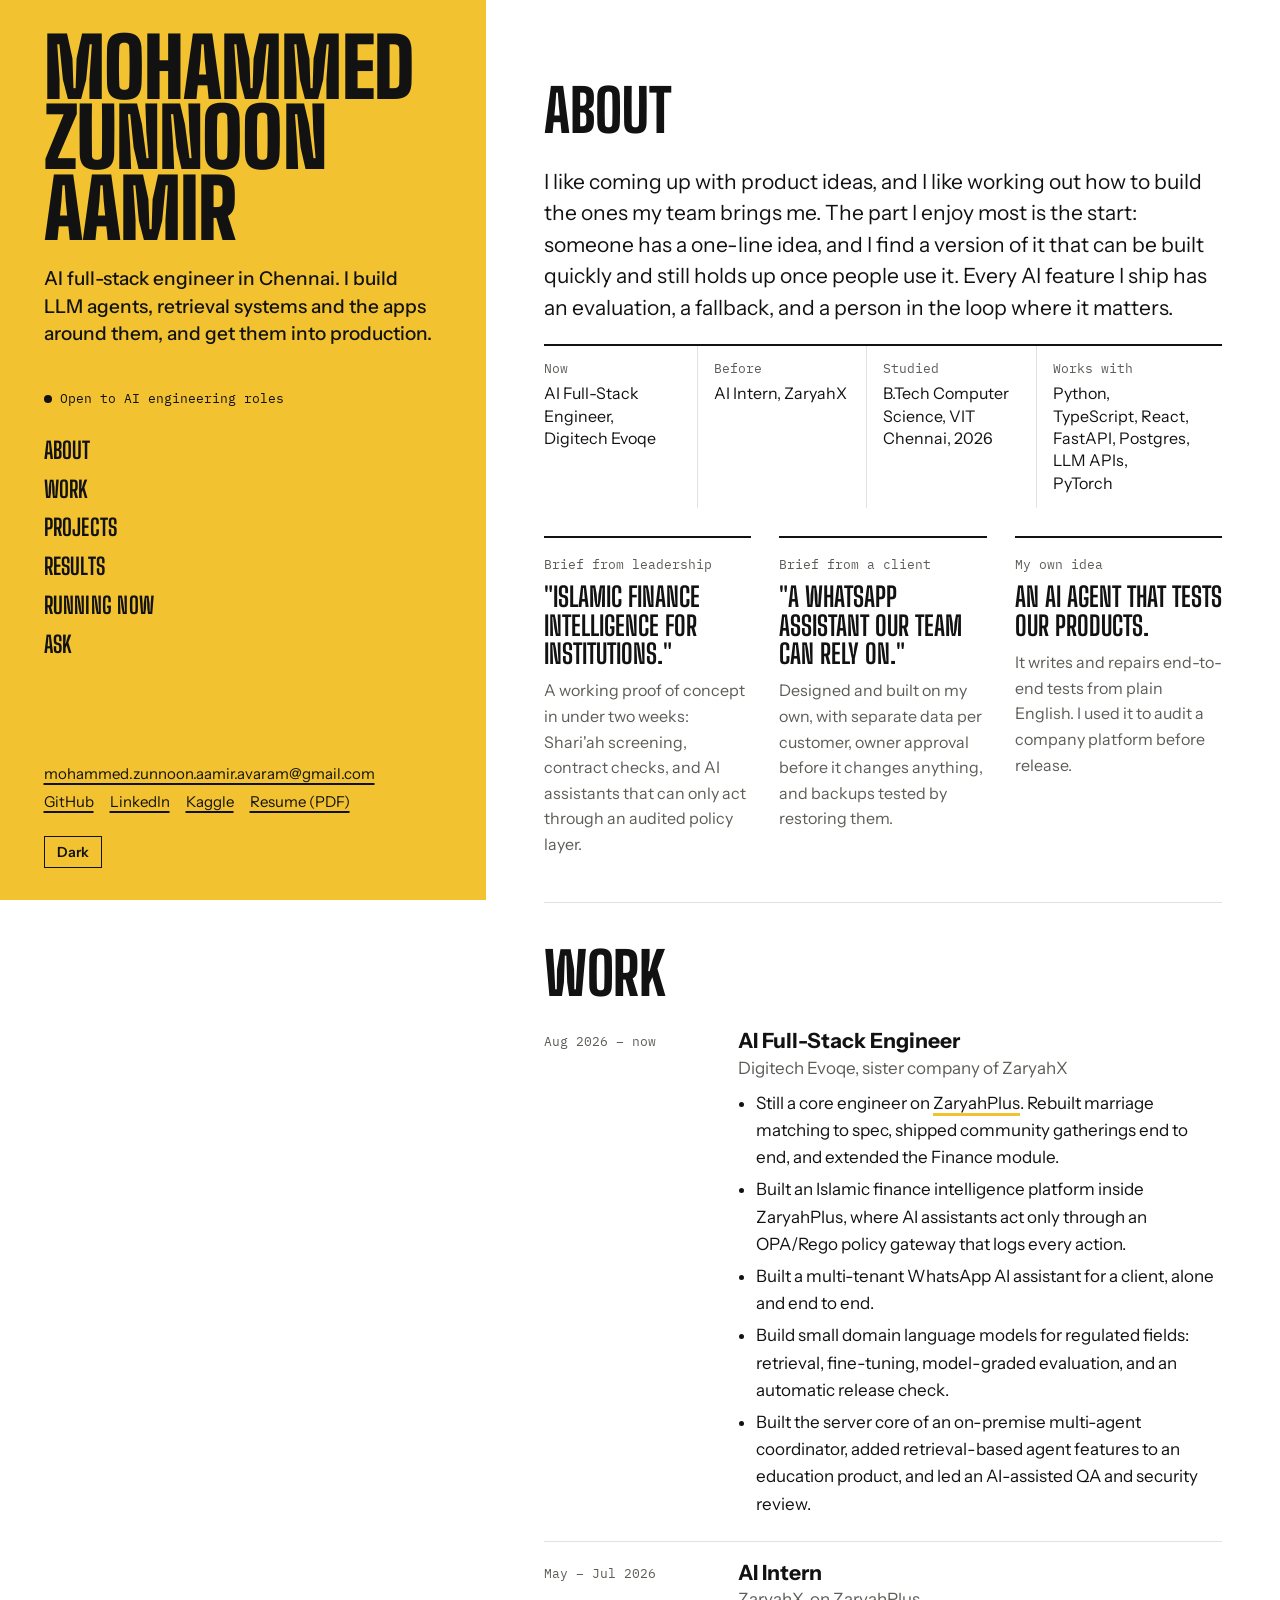
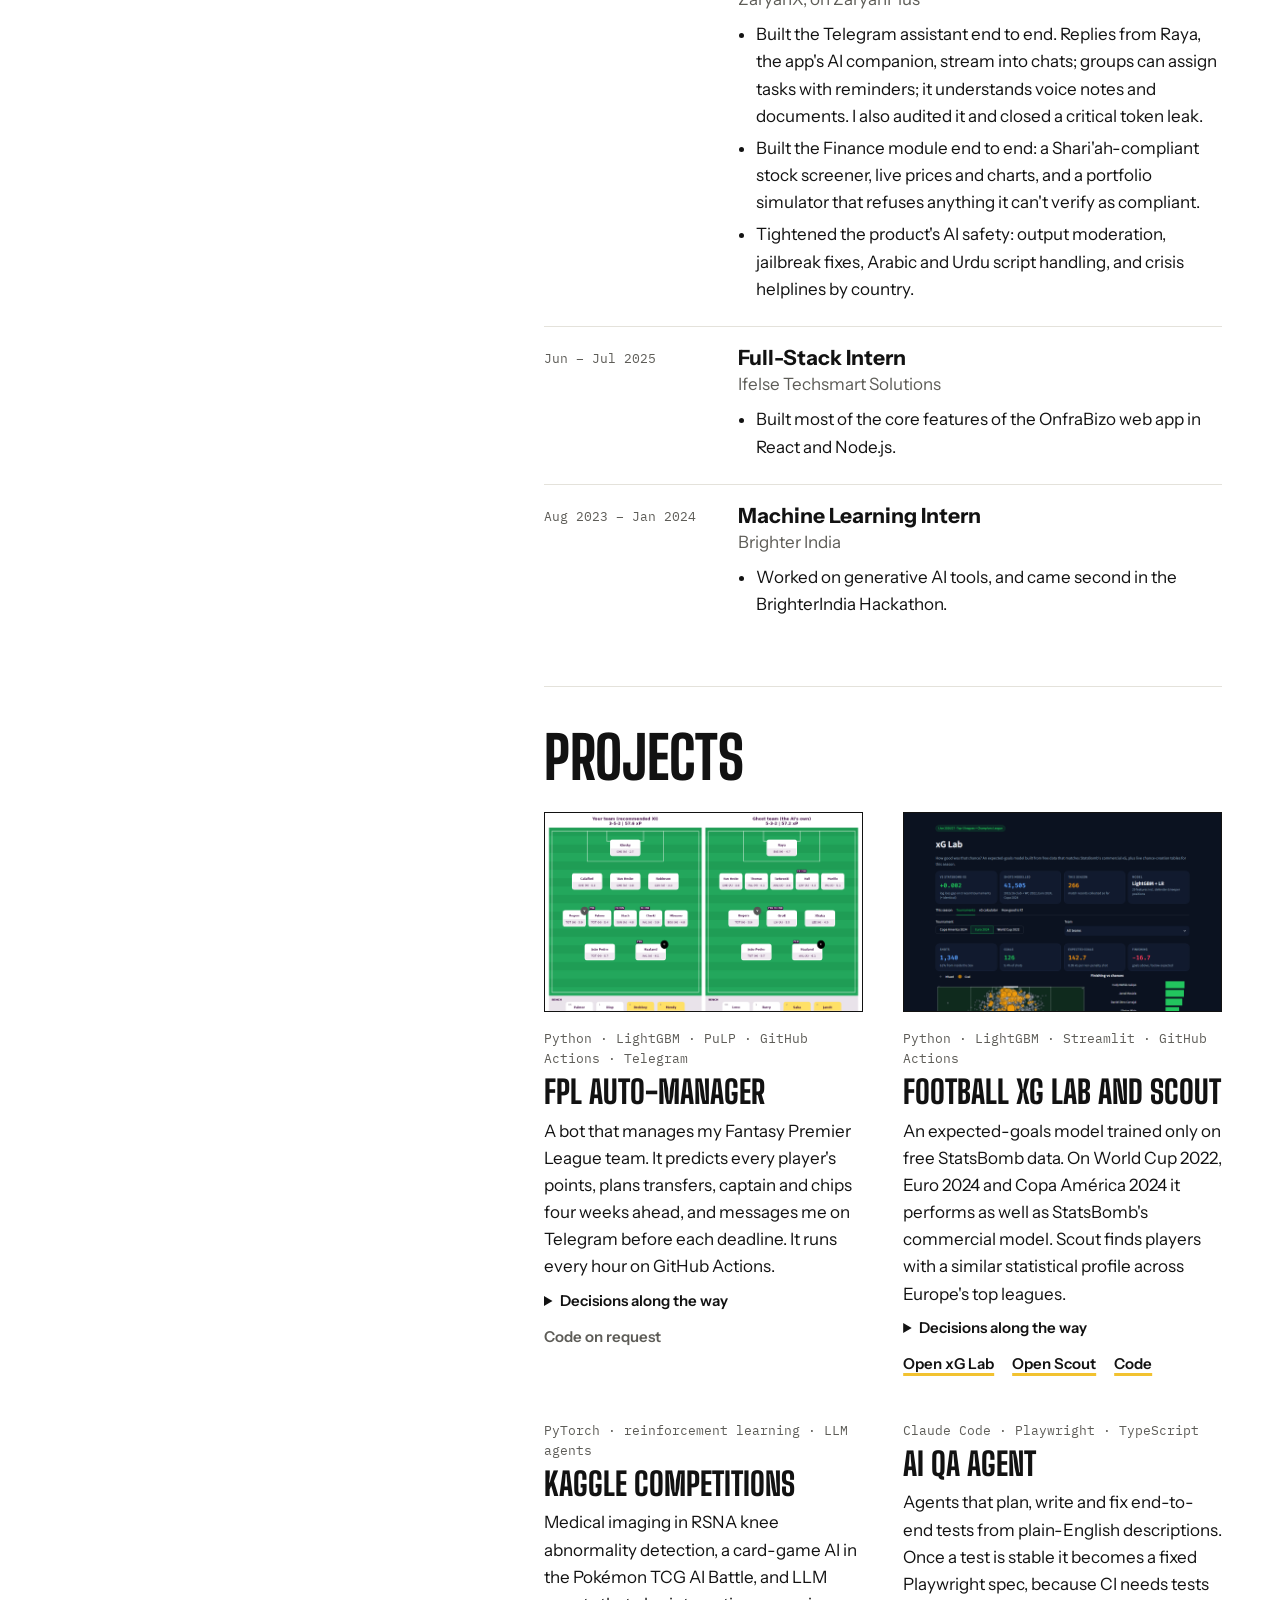
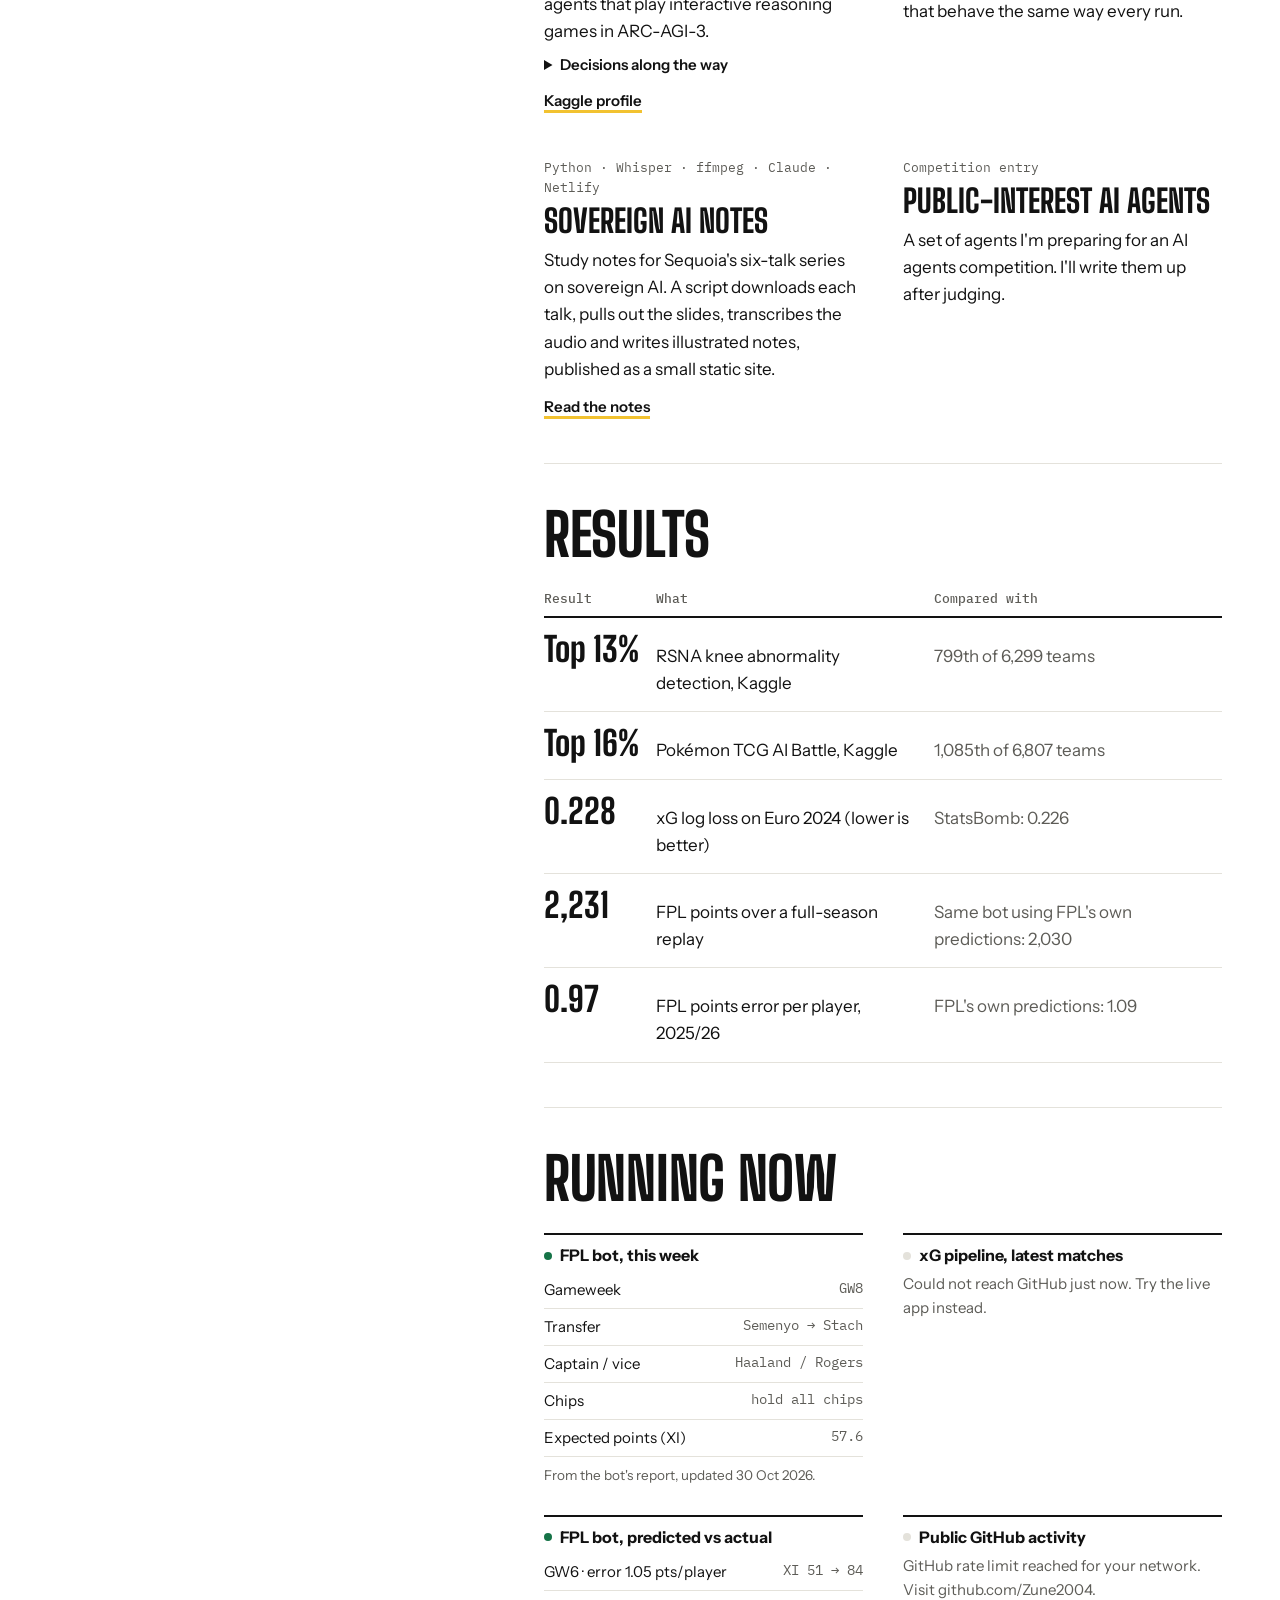
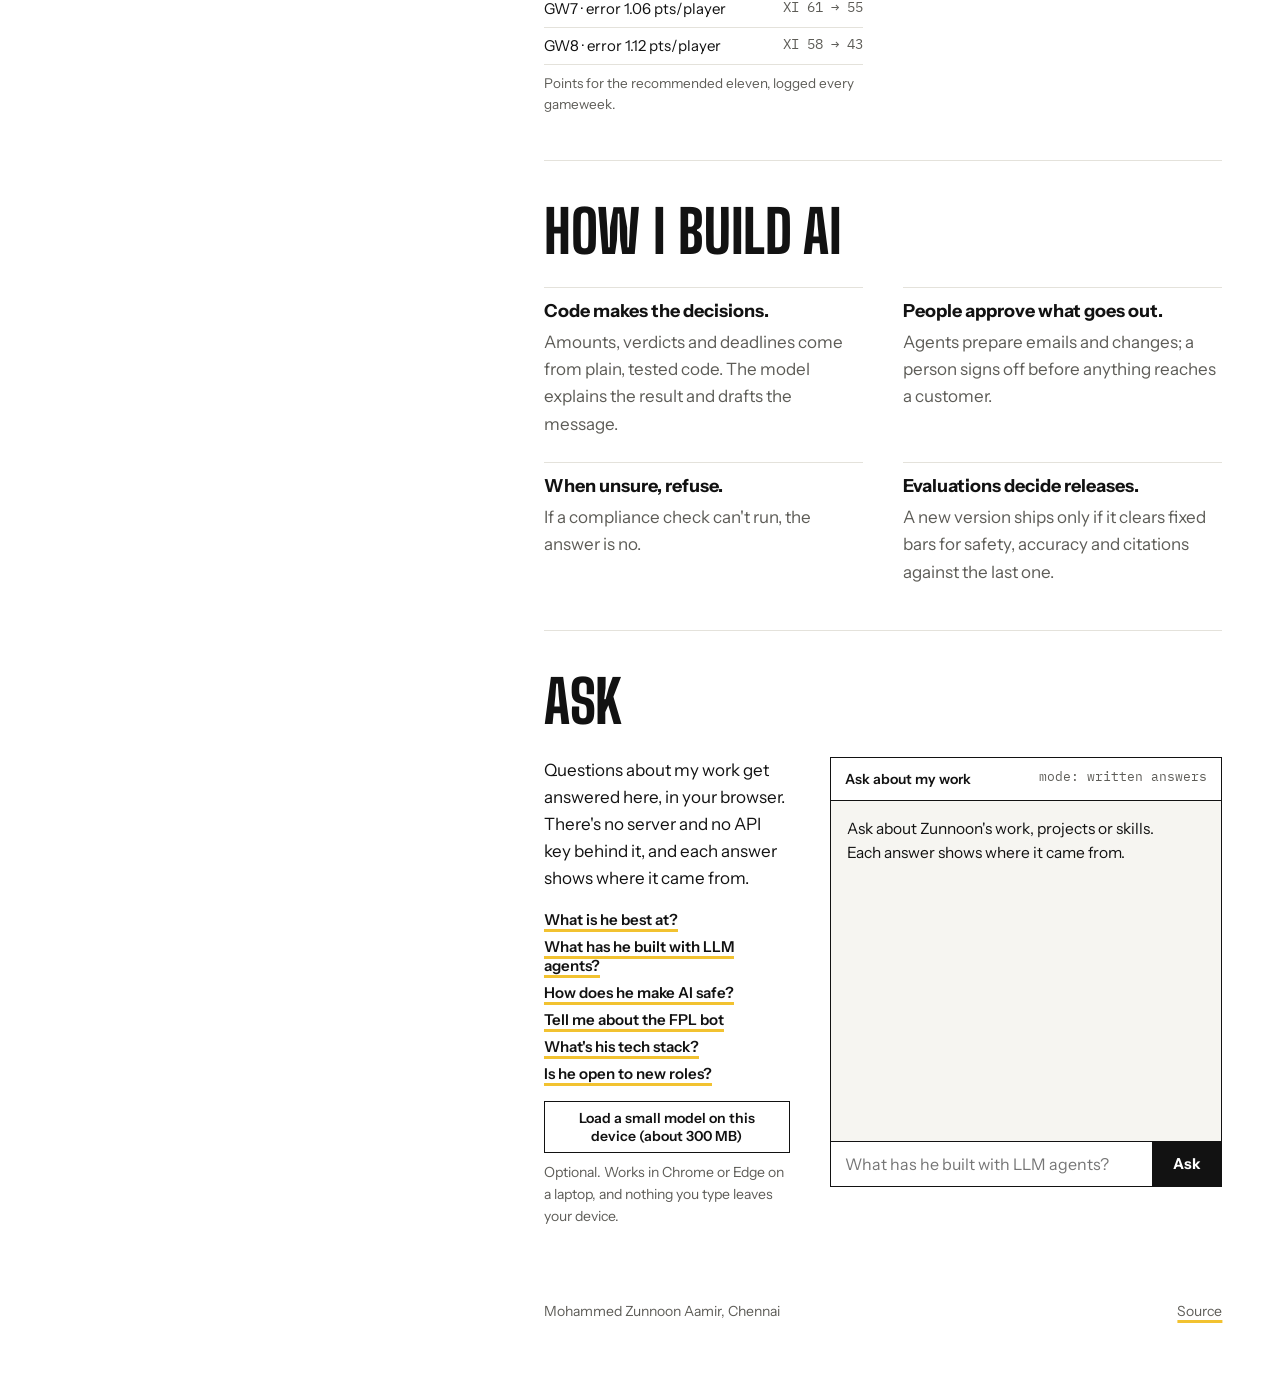
==== commit ce1c36a9: "Full-width split layout: turmeric name panel, condensed display type Co-Authored-By: Claude Opus 5.5" ====
--- a/index.html
+++ b/index.html
@@ -4,156 +4,153 @@
 <meta charset="utf-8">
 <meta name="viewport" content="width=device-width, initial-scale=1">
 <title>Mohammed Zunnoon Aamir</title>
-<meta name="description" content="Mohammed Zunnoon Aamir, AI full-stack engineer in Chennai. I build LLM agents, RAG systems and the apps around them, and get them into production.">
+<meta name="description" content="Mohammed Zunnoon Aamir, AI full-stack engineer in Chennai. I build LLM agents, retrieval systems and the apps around them, and get them into production.">
 <meta property="og:title" content="Mohammed Zunnoon Aamir">
 <meta property="og:description" content="AI full-stack engineer in Chennai. Work, projects, results and systems running right now.">
 <meta property="og:image" content="https://zune2004.github.io/assets/img/og.png">
 <meta name="twitter:card" content="summary_large_image">
-<link rel="icon" href="data:image/svg+xml,<svg xmlns='http://www.w3.org/2000/svg' viewBox='0 0 32 32'><rect width='32' height='32' fill='%23151821'/><text x='16' y='23' font-family='Arial' font-size='19' font-weight='700' fill='white' text-anchor='middle'>Z</text></svg>">
+<meta name="theme-color" content="#f2c230">
+<link rel="icon" href="data:image/svg+xml,<svg xmlns='http://www.w3.org/2000/svg' viewBox='0 0 32 32'><rect width='32' height='32' fill='%23f2c230'/><text x='16' y='25' font-family='Arial Narrow,Arial' font-size='24' font-weight='900' fill='%23121212' text-anchor='middle'>Z</text></svg>">
 <link rel="preconnect" href="https://fonts.googleapis.com">
 <link rel="preconnect" href="https://fonts.gstatic.com" crossorigin>
-<link href="https://fonts.googleapis.com/css2?family=IBM+Plex+Mono:wght@400;600&family=Schibsted+Grotesk:wght@400;600;700;800&family=Source+Serif+4:opsz,wght@8..60,400;8..60,600&display=swap" rel="stylesheet">
+<link href="https://fonts.googleapis.com/css2?family=Big+Shoulders+Display:wght@700;800;900&family=IBM+Plex+Mono:wght@400;500&family=Instrument+Sans:wght@400;500;600;700&display=swap" rel="stylesheet">
 <link rel="stylesheet" href="assets/css/site.css">
 <script>
   try { var t = localStorage.getItem('theme'); if (t) document.documentElement.setAttribute('data-theme', t); } catch (e) {}
 </script>
 </head>
 <body>
-<div class="page">
-
-<header class="top">
-  <a class="home" href="#">Zunnoon Aamir</a>
-  <nav>
-    <a class="opt" href="#work">Work</a>
-    <a class="opt" href="#projects">Projects</a>
-    <a class="opt" href="#results">Results</a>
+<div class="shell">
+
+<aside class="panel">
+  <h1 class="name">Mohammed<br>Zunnoon<br>Aamir</h1>
+  <p class="role">AI full-stack engineer in Chennai. I build LLM agents, retrieval systems and the apps around them, and get them into production.</p>
+  <span class="status">Open to AI engineering roles</span>
+  <nav aria-label="Sections">
+    <a href="#about">About</a>
+    <a href="#work">Work</a>
+    <a href="#projects">Projects</a>
+    <a href="#results">Results</a>
+    <a href="#live">Running now</a>
     <a href="#ask">Ask</a>
-    <a href="assets/Mohammed-Zunnoon-Aamir-Resume.pdf">Resume</a>
-    <button id="theme" type="button">Dark</button>
   </nav>
-</header>
-
-<main>
-  <section class="intro">
-    <h1>Mohammed Zunnoon Aamir</h1>
-    <p class="lede">I'm an AI full-stack engineer in Chennai. I like coming up with product ideas, and I like working out how to build
-      the ones my team brings me. Most of what I make ends up as an LLM agent, a retrieval system, or the web app around them,
-      running for real users.</p>
-    <div class="links">
-      <a href="mailto:mohammed.zunnoon.aamir.avaram@gmail.com">mohammed.zunnoon.aamir.avaram@gmail.com</a>
+  <div class="contact">
+    <a href="mailto:mohammed.zunnoon.aamir.avaram@gmail.com">mohammed.zunnoon.aamir.avaram@gmail.com</a>
+    <div class="row">
       <a href="https://github.com/Zune2004">GitHub</a>
       <a href="https://linkedin.com/in/zunnoon-a68156202">LinkedIn</a>
       <a href="https://www.kaggle.com/mozune4002">Kaggle</a>
-    </div>
-  </section>
-
-  <dl class="spec" aria-label="Summary">
-    <div><dt>role</dt><dd>AI Full-Stack Engineer, Digitech Evoqe</dd></div>
-    <div><dt>previously</dt><dd>AI Intern, ZaryahX</dd></div>
-    <div><dt>education</dt><dd>B.Tech Computer Science, VIT Chennai, 2026</dd></div>
-    <div><dt>works with</dt><dd>Python, TypeScript, React, FastAPI, Postgres, Firebase, LLM APIs, PyTorch</dd></div>
-    <div><dt>status</dt><dd class="status">Open to AI engineering roles</dd></div>
-  </dl>
+      <a href="assets/Mohammed-Zunnoon-Aamir-Resume.pdf">Resume (PDF)</a>
+    </div>
+  </div>
+  <button id="theme" type="button">Dark</button>
+</aside>
+
+<main class="content">
 
   <section class="sec" id="about">
     <h2>About</h2>
-    <div class="body">
-      <p>The part of the job I enjoy most is the start: someone has a one-line idea, and I figure out a version of it that can be built
-        quickly and still hold up once people use it. I care about the boring parts too. Every AI feature I ship has an evaluation,
-        a fallback, and a person in the loop where it matters.</p>
-      <p>A few things that started as a single sentence:</p>
-      <ul class="briefs">
-        <li><span class="who">From leadership</span>"Islamic finance intelligence for institutions." I had a working proof of concept in under two weeks,
-          with Shari'ah screening, contract checks, and AI assistants that can only act through an audited policy layer.</li>
-        <li><span class="who">From a client</span>"A WhatsApp assistant our team can rely on." I designed and built it on my own: separate data per
-          customer, owner approval before it changes anything, and backups that are tested by restoring them.</li>
-        <li><span class="who">My own idea</span>An AI agent that tests our products. It writes and repairs end-to-end tests from plain English,
-          and I used it to audit a company platform before release.</li>
-      </ul>
+    <p class="lead">I like coming up with product ideas, and I like working out how to build the ones my team brings me.
+      The part I enjoy most is the start: someone has a one-line idea, and I find a version of it that can be built quickly and
+      still holds up once people use it. Every AI feature I ship has an evaluation, a fallback, and a person in the loop where it matters.</p>
+    <dl class="facts">
+      <div><dt>Now</dt><dd>AI Full-Stack Engineer, Digitech Evoqe</dd></div>
+      <div><dt>Before</dt><dd>AI Intern, ZaryahX</dd></div>
+      <div><dt>Studied</dt><dd>B.Tech Computer Science, VIT Chennai, 2026</dd></div>
+      <div><dt>Works with</dt><dd>Python, TypeScript, React, FastAPI, Postgres, LLM APIs, PyTorch</dd></div>
+    </dl>
+    <div class="briefs">
+      <div class="brief">
+        <span class="label">Brief from leadership</span>
+        <div class="quote">"Islamic finance intelligence for institutions."</div>
+        <p>A working proof of concept in under two weeks: Shari'ah screening, contract checks, and AI assistants that can only act through an audited policy layer.</p>
+      </div>
+      <div class="brief">
+        <span class="label">Brief from a client</span>
+        <div class="quote">"A WhatsApp assistant our team can rely on."</div>
+        <p>Designed and built on my own, with separate data per customer, owner approval before it changes anything, and backups tested by restoring them.</p>
+      </div>
+      <div class="brief">
+        <span class="label">My own idea</span>
+        <div class="quote">An AI agent that tests our products.</div>
+        <p>It writes and repairs end-to-end tests from plain English. I used it to audit a company platform before release.</p>
+      </div>
     </div>
   </section>
 
   <section class="sec" id="work">
     <h2>Work</h2>
-    <div class="body">
-      <div class="role">
-        <div class="when">Aug 2026 – now</div>
-        <div>
-          <h3>AI Full-Stack Engineer</h3>
-          <div class="org">Digitech Evoqe, sister company of ZaryahX</div>
-          <ul>
-            <li>Still a core engineer on <a href="https://zaryahplus.com">ZaryahPlus</a>. Rebuilt marriage matching to spec, shipped community gatherings end to end, and extended the Finance module.</li>
-            <li>Built an Islamic finance intelligence platform inside ZaryahPlus, where AI assistants act only through an OPA/Rego policy gateway that logs every action.</li>
-            <li>Built a multi-tenant WhatsApp AI assistant for a client, alone and end to end.</li>
-            <li>Build small domain language models for regulated fields: retrieval, fine-tuning, model-graded evaluation, and an automatic release check.</li>
-            <li>Built the server core of an on-premise multi-agent coordinator, added retrieval-based agent features to an education product, and led an AI-assisted QA and security review.</li>
-          </ul>
-        </div>
-      </div>
-      <div class="role">
-        <div class="when">May – Jul 2026</div>
-        <div>
-          <h3>AI Intern</h3>
-          <div class="org">ZaryahX, on ZaryahPlus</div>
-          <ul>
-            <li>Built the Telegram assistant end to end. Replies from Raya, the app's AI companion, stream into chats; groups can assign tasks with reminders; it understands voice notes and documents. I also audited it and closed a critical token leak.</li>
-            <li>Built the Finance module end to end: a Shari'ah-compliant stock screener, live prices and charts, and a portfolio simulator that refuses anything it can't verify as compliant.</li>
-            <li>Tightened the product's AI safety: output moderation, jailbreak fixes, Arabic and Urdu script handling, and crisis helplines by country.</li>
-          </ul>
-        </div>
-      </div>
-      <div class="role">
-        <div class="when">Jun – Jul 2025</div>
-        <div>
-          <h3>Full-Stack Intern</h3>
-          <div class="org">Ifelse Techsmart Solutions</div>
-          <ul><li>Built most of the core features of the OnfraBizo web app in React and Node.js.</li></ul>
-        </div>
-      </div>
-      <div class="role">
-        <div class="when">Aug 2023 – Jan 2024</div>
-        <div>
-          <h3>Machine Learning Intern</h3>
-          <div class="org">Brighter India</div>
-          <ul><li>Worked on generative AI tools, and came second in the BrighterIndia Hackathon.</li></ul>
-        </div>
+    <div class="role-row">
+      <div class="when">Aug 2026 – now</div>
+      <div>
+        <h3>AI Full-Stack Engineer</h3>
+        <div class="org">Digitech Evoqe, sister company of ZaryahX</div>
+        <ul>
+          <li>Still a core engineer on <a href="https://zaryahplus.com">ZaryahPlus</a>. Rebuilt marriage matching to spec, shipped community gatherings end to end, and extended the Finance module.</li>
+          <li>Built an Islamic finance intelligence platform inside ZaryahPlus, where AI assistants act only through an OPA/Rego policy gateway that logs every action.</li>
+          <li>Built a multi-tenant WhatsApp AI assistant for a client, alone and end to end.</li>
+          <li>Build small domain language models for regulated fields: retrieval, fine-tuning, model-graded evaluation, and an automatic release check.</li>
+          <li>Built the server core of an on-premise multi-agent coordinator, added retrieval-based agent features to an education product, and led an AI-assisted QA and security review.</li>
+        </ul>
+      </div>
+    </div>
+    <div class="role-row">
+      <div class="when">May – Jul 2026</div>
+      <div>
+        <h3>AI Intern</h3>
+        <div class="org">ZaryahX, on ZaryahPlus</div>
+        <ul>
+          <li>Built the Telegram assistant end to end. Replies from Raya, the app's AI companion, stream into chats; groups can assign tasks with reminders; it understands voice notes and documents. I also audited it and closed a critical token leak.</li>
+          <li>Built the Finance module end to end: a Shari'ah-compliant stock screener, live prices and charts, and a portfolio simulator that refuses anything it can't verify as compliant.</li>
+          <li>Tightened the product's AI safety: output moderation, jailbreak fixes, Arabic and Urdu script handling, and crisis helplines by country.</li>
+        </ul>
+      </div>
+    </div>
+    <div class="role-row">
+      <div class="when">Jun – Jul 2025</div>
+      <div>
+        <h3>Full-Stack Intern</h3>
+        <div class="org">Ifelse Techsmart Solutions</div>
+        <ul><li>Built most of the core features of the OnfraBizo web app in React and Node.js.</li></ul>
+      </div>
+    </div>
+    <div class="role-row">
+      <div class="when">Aug 2023 – Jan 2024</div>
+      <div>
+        <h3>Machine Learning Intern</h3>
+        <div class="org">Brighter India</div>
+        <ul><li>Worked on generative AI tools, and came second in the BrighterIndia Hackathon.</li></ul>
       </div>
     </div>
   </section>
 
   <section class="sec" id="projects">
     <h2>Projects</h2>
-    <div class="body">
-      <article class="project">
+    <div class="projects">
+      <article class="project">
+        <div class="shot"><img src="assets/img/fpl-lineup.png" alt="The FPL bot's recommended starting eleven next to its own ghost team" loading="lazy"></div>
+        <span class="label">Python · LightGBM · PuLP · GitHub Actions · Telegram</span>
         <h3>FPL Auto-Manager</h3>
-        <div class="stack">Python, LightGBM, PuLP, GitHub Actions, Telegram, Tesseract</div>
         <p>A bot that manages my Fantasy Premier League team. It predicts every player's points, plans transfers, captain and chips
           four weeks ahead, and messages me on Telegram before each deadline. It runs every hour on GitHub Actions.</p>
-        <figure>
-          <img src="assets/img/fpl-lineup.png" alt="The bot's recommended starting eleven next to its own ghost team" loading="lazy" width="1350" height="900">
-          <figcaption>Its pick for gameweek 8, next to the team it would run with no constraints.</figcaption>
-        </figure>
         <details class="decisions">
           <summary>Decisions along the way</summary>
           <ul>
-            <li><strong>Two models instead of one.</strong> One predicts whether a player plays, the other how many points he scores if he does. Rotation risk gets modelled directly.</li>
+            <li><strong>Two models instead of one.</strong> One predicts whether a player plays, the other how many points he scores if he does.</li>
             <li><strong>Found a leak in a popular dataset.</strong> Its "expected points" column was recorded after the matches, so I only compare against it on clean 2025/26 data.</li>
             <li><strong>Cheap check first.</strong> A small script runs hourly and only starts the full pipeline when a deadline is close.</li>
             <li><strong>No password stored.</strong> It reads my real team from a screenshot instead of logging in to FPL.</li>
           </ul>
         </details>
-        <div class="links"><span>Code on request</span></div>
-      </article>
-
-      <article class="project">
+        <div class="links"><span class="muted">Code on request</span></div>
+      </article>
+
+      <article class="project">
+        <div class="shot"><img src="assets/img/xg-tournaments.png" alt="xG Lab comparing its predictions with StatsBomb's by tournament" loading="lazy"></div>
+        <span class="label">Python · LightGBM · Streamlit · GitHub Actions</span>
         <h3>Football xG Lab and Scout</h3>
-        <div class="stack">Python, LightGBM, Streamlit, GitHub Actions</div>
         <p>An expected-goals model trained only on free StatsBomb data. On World Cup 2022, Euro 2024 and Copa América 2024 it performs
           as well as StatsBomb's commercial model. Scout finds players with a similar statistical profile across Europe's top leagues.</p>
-        <figure>
-          <img src="assets/img/xg-tournaments.png" alt="xG Lab comparing its predictions with StatsBomb's by tournament" loading="lazy" width="1600" height="900">
-          <figcaption>Tournament view in xG Lab.</figcaption>
-        </figure>
         <details class="decisions">
           <summary>Decisions along the way</summary>
           <ul>
@@ -170,8 +167,8 @@
       </article>
 
       <article class="project">
+        <span class="label">PyTorch · reinforcement learning · LLM agents</span>
         <h3>Kaggle competitions</h3>
-        <div class="stack">PyTorch, reinforcement learning, LLM agents</div>
         <p>Medical imaging in RSNA knee abnormality detection, a card-game AI in the Pokémon TCG AI Battle, and LLM agents that play
           interactive reasoning games in ARC-AGI-3.</p>
         <details class="decisions">
@@ -186,21 +183,22 @@
       </article>
 
       <article class="project">
+        <span class="label">Claude Code · Playwright · TypeScript</span>
+        <h3>AI QA agent</h3>
+        <p>Agents that plan, write and fix end-to-end tests from plain-English descriptions. Once a test is stable it becomes a fixed
+          Playwright spec, because CI needs tests that behave the same way every run.</p>
+      </article>
+
+      <article class="project">
+        <span class="label">Python · Whisper · ffmpeg · Claude · Netlify</span>
         <h3>Sovereign AI notes</h3>
-        <div class="stack">Python, Whisper, ffmpeg, Claude, Netlify</div>
         <p>Study notes for Sequoia's six-talk series on sovereign AI. A script downloads each talk, pulls out the slides, transcribes the
           audio and writes illustrated notes, published as a small static site.</p>
         <div class="links"><a href="https://sovereign-ai-notes.netlify.app">Read the notes</a></div>
       </article>
 
       <article class="project">
-        <h3>AI QA agent</h3>
-        <div class="stack">Claude Code, Playwright, TypeScript</div>
-        <p>Agents that plan, write and fix end-to-end tests from plain-English descriptions. Once a test is stable it becomes a fixed
-          Playwright spec, because CI needs tests that behave the same way every run.</p>
-      </article>
-
-      <article class="project">
+        <span class="label">Competition entry</span>
         <h3>Public-interest AI agents</h3>
         <p>A set of agents I'm preparing for an AI agents competition. I'll write them up after judging.</p>
       </article>
@@ -209,70 +207,68 @@
 
   <section class="sec" id="results">
     <h2>Results</h2>
-    <div class="body">
-      <div class="table-scroll">
-        <table class="results">
-          <thead><tr><th>What</th><th>Result</th><th>Compared with</th></tr></thead>
-          <tbody>
-            <tr><td>RSNA knee abnormality detection, Kaggle</td><td class="n">top 13%</td><td>799th of 6,299 teams</td></tr>
-            <tr><td>Pokémon TCG AI Battle, Kaggle</td><td class="n">top 16%</td><td>1,085th of 6,807 teams</td></tr>
-            <tr><td>xG log loss, Euro 2024 (lower is better)</td><td class="n">0.228</td><td>StatsBomb: 0.226</td></tr>
-            <tr><td>FPL season replay, points</td><td class="n">2,231</td><td>Same bot using FPL's own predictions: 2,030</td></tr>
-            <tr><td>FPL points error per player, 2025/26</td><td class="n">0.97</td><td>FPL's own predictions: 1.09</td></tr>
-          </tbody>
-        </table>
-      </div>
+    <div class="table-scroll">
+      <table class="results">
+        <thead><tr><th>Result</th><th>What</th><th>Compared with</th></tr></thead>
+        <tbody>
+          <tr><td class="n">Top 13%</td><td>RSNA knee abnormality detection, Kaggle</td><td class="muted">799th of 6,299 teams</td></tr>
+          <tr><td class="n">Top 16%</td><td>Pokémon TCG AI Battle, Kaggle</td><td class="muted">1,085th of 6,807 teams</td></tr>
+          <tr><td class="n">0.228</td><td>xG log loss on Euro 2024 (lower is better)</td><td class="muted">StatsBomb: 0.226</td></tr>
+          <tr><td class="n">2,231</td><td>FPL points over a full-season replay</td><td class="muted">Same bot using FPL's own predictions: 2,030</td></tr>
+          <tr><td class="n">0.97</td><td>FPL points error per player, 2025/26</td><td class="muted">FPL's own predictions: 1.09</td></tr>
+        </tbody>
+      </table>
     </div>
   </section>
 
   <section class="sec" id="live">
     <h2>Running now</h2>
-    <div class="body">
-      <div class="live">
-        <div class="live-card" id="live-fpl"><h3><span class="dot"></span>FPL bot, this week</h3><div class="skeleton">Loading the bot's latest report…</div></div>
-        <div class="live-card" id="live-xg"><h3><span class="dot"></span>xG pipeline, latest matches</h3><div class="skeleton">Fetching today's data…</div></div>
-        <div class="live-card" id="live-acc"><h3><span class="dot"></span>FPL bot, predicted vs actual</h3><div class="skeleton">Loading…</div></div>
-        <div class="live-card" id="live-gh"><h3><span class="dot"></span>Public GitHub activity</h3><div class="skeleton">Asking GitHub…</div></div>
-      </div>
-    </div>
-  </section>
-
-  <section class="sec principles" id="approach">
+    <div class="live">
+      <div class="live-card" id="live-fpl"><h3><span class="dot"></span>FPL bot, this week</h3><div class="skeleton">Loading the bot's latest report…</div></div>
+      <div class="live-card" id="live-xg"><h3><span class="dot"></span>xG pipeline, latest matches</h3><div class="skeleton">Fetching today's data…</div></div>
+      <div class="live-card" id="live-acc"><h3><span class="dot"></span>FPL bot, predicted vs actual</h3><div class="skeleton">Loading…</div></div>
+      <div class="live-card" id="live-gh"><h3><span class="dot"></span>Public GitHub activity</h3><div class="skeleton">Asking GitHub…</div></div>
+    </div>
+  </section>
+
+  <section class="sec" id="approach">
     <h2>How I build AI</h2>
-    <div class="body">
-      <p><strong>Code makes the decisions.</strong> Amounts, verdicts and deadlines come from plain, tested code. The model explains the result and drafts the message.</p>
-      <p><strong>People approve what goes out.</strong> Agents prepare emails and changes; a person signs off before anything reaches a customer.</p>
-      <p><strong>When unsure, refuse.</strong> If a compliance check can't run, the answer is no.</p>
-      <p><strong>Evaluations decide releases.</strong> A new version ships only if it clears fixed bars for safety, accuracy and citations against the last one.</p>
+    <div class="principles">
+      <div><h3>Code makes the decisions.</h3><p>Amounts, verdicts and deadlines come from plain, tested code. The model explains the result and drafts the message.</p></div>
+      <div><h3>People approve what goes out.</h3><p>Agents prepare emails and changes; a person signs off before anything reaches a customer.</p></div>
+      <div><h3>When unsure, refuse.</h3><p>If a compliance check can't run, the answer is no.</p></div>
+      <div><h3>Evaluations decide releases.</h3><p>A new version ships only if it clears fixed bars for safety, accuracy and citations against the last one.</p></div>
     </div>
   </section>
 
   <section class="sec" id="ask">
     <h2>Ask</h2>
-    <div class="body">
-      <p>Questions about my work get answered here, in your browser. There's no server and no API key behind it.</p>
-      <div class="console">
-        <div class="ask-head"><span>Ask about my work</span><span class="mode" id="ask-mode">mode: written answers</span></div>
-        <div class="ask-log" id="ask-log" aria-live="polite"></div>
+    <div class="ask-grid">
+      <div>
+        <p>Questions about my work get answered here, in your browser. There's no server and no API key behind it, and each answer shows where it came from.</p>
         <div class="ask-sugg" id="ask-sugg"></div>
-        <form class="ask-form" id="ask-form">
-          <input id="ask-input" type="text" autocomplete="off" placeholder="What has he built with LLM agents?" aria-label="Your question">
-          <button type="submit">Ask</button>
-        </form>
         <div class="ask-tiers">
           <button type="button" id="load-llm">Load a small model on this device (about 300 MB)</button>
           <span id="llm-note">Optional. Works in Chrome or Edge on a laptop, and nothing you type leaves your device.</span>
           <div class="progress" id="llm-progress"><i></i></div>
         </div>
       </div>
-    </div>
-  </section>
+      <div class="console">
+        <div class="ask-head"><span>Ask about my work</span><span class="mode" id="ask-mode">mode: written answers</span></div>
+        <div class="ask-log" id="ask-log" aria-live="polite"></div>
+        <form class="ask-form" id="ask-form">
+          <input id="ask-input" type="text" autocomplete="off" placeholder="What has he built with LLM agents?" aria-label="Your question">
+          <button type="submit">Ask</button>
+        </form>
+      </div>
+    </div>
+  </section>
+
+  <div class="foot">
+    <span>Mohammed Zunnoon Aamir, Chennai</span>
+    <a href="https://github.com/Zune2004/Zune2004.github.io">Source</a>
+  </div>
 </main>
-
-<footer>
-  <span>Mohammed Zunnoon Aamir, Chennai</span>
-  <span><a href="mailto:mohammed.zunnoon.aamir.avaram@gmail.com">Email</a> · <a href="https://github.com/Zune2004/Zune2004.github.io">Source</a></span>
-</footer>
 
 </div>
 <script src="assets/js/site.js" defer></script>
--- a/assets/css/site.css
+++ b/assets/css/site.css
@@ -1,151 +1,172 @@
-/* Layout: one reading column with a date/label gutter on the left, like a CV or spec sheet. Rules, not boxes. */
+/* Layout: full-width split. A turmeric panel holds the name and stays put on the left; the work scrolls in a wide right pane. Square corners, hairlines, no cards. */
 :root {
-  --bg: #f6f7f9;
-  --ink: #151821;
-  --muted: #5a6273;
-  --faint: #8a91a0;
-  --rule: #dce0e7;
-  --accent: #1f3fbf;
-  --ok: #1a7f4b;
-  --well: #eceef2;
-  --display: "Schibsted Grotesk", "Helvetica Neue", Arial, sans-serif;
-  --body: "Source Serif 4", Georgia, "Times New Roman", serif;
+  --paper: #ffffff;
+  --ink: #121212;
+  --muted: #5d5c57;
+  --line: #e4e2db;
+  --panel: #f2c230;
+  --panel-ink: #121212;
+  --accent: #8a5d00;
+  --ok: #157347;
+  --well: #f6f5f1;
+  --display: "Big Shoulders Display", "Arial Narrow", "Roboto Condensed", sans-serif;
+  --body: "Instrument Sans", "Segoe UI", Helvetica, Arial, sans-serif;
   --mono: "IBM Plex Mono", ui-monospace, Menlo, Consolas, monospace;
-  --gutter: 168px;
   color-scheme: light;
 }
 @media (prefers-color-scheme: dark) {
   :root:not([data-theme="light"]) {
-    --bg: #0f1218; --ink: #e6e8ed; --muted: #a0a8b8; --faint: #6f7787; --rule: #262c37;
-    --accent: #93a8ff; --ok: #4cc38a; --well: #171b23; color-scheme: dark;
+    --paper: #131312; --ink: #ecebe5; --muted: #a4a39c; --line: #2c2b28;
+    --accent: #f2c230; --ok: #4cc38a; --well: #1b1b19; color-scheme: dark;
   }
 }
 :root[data-theme="dark"] {
-  --bg: #0f1218; --ink: #e6e8ed; --muted: #a0a8b8; --faint: #6f7787; --rule: #262c37;
-  --accent: #93a8ff; --ok: #4cc38a; --well: #171b23; color-scheme: dark;
+  --paper: #131312; --ink: #ecebe5; --muted: #a4a39c; --line: #2c2b28;
+  --accent: #f2c230; --ok: #4cc38a; --well: #1b1b19; color-scheme: dark;
 }
 
 * { box-sizing: border-box; }
 html { -webkit-text-size-adjust: 100%; }
-body { margin: 0; background: var(--bg); color: var(--ink); font: 18px/1.65 var(--body); -webkit-font-smoothing: antialiased; }
-a { color: var(--accent); text-decoration: underline; text-decoration-thickness: 1px; text-underline-offset: 3px; }
-a:hover { text-decoration-thickness: 2px; }
-a:focus-visible, button:focus-visible, input:focus-visible, summary:focus-visible { outline: 2px solid var(--accent); outline-offset: 2px; }
+body { margin: 0; background: var(--paper); color: var(--ink); font: 17px/1.6 var(--body); -webkit-font-smoothing: antialiased; }
+a { color: inherit; text-decoration: underline; text-decoration-color: var(--panel); text-decoration-thickness: 3px; text-underline-offset: 4px; }
+a:hover { text-decoration-color: currentColor; }
+a:focus-visible, button:focus-visible, input:focus-visible, summary:focus-visible { outline: 2px solid var(--ink); outline-offset: 3px; }
 img { max-width: 100%; display: block; }
-h1, h2, h3 { font-family: var(--display); line-height: 1.15; margin: 0; text-wrap: balance; }
+h1, h2, h3 { margin: 0; line-height: 1.05; text-wrap: balance; }
 p { margin: 0 0 1em; }
 
-.page { max-width: 980px; margin: 0 auto; padding-inline: 20px; padding-block: 0 72px; }
+.shell { display: grid; grid-template-columns: minmax(340px, 38vw) minmax(0, 1fr); min-height: 100vh; }
 
-/* header */
-.top { display: flex; align-items: baseline; justify-content: space-between; gap: 16px; padding-block: 22px; font-family: var(--display); font-size: 15px; }
-.top .home { color: var(--ink); text-decoration: none; font-weight: 700; }
-.top nav { display: flex; gap: 18px; flex-wrap: wrap; align-items: baseline; }
-.top nav a { color: var(--muted); text-decoration: none; }
-.top nav a:hover { color: var(--ink); }
-.top button { font: inherit; color: var(--muted); background: none; border: 0; padding: 0; cursor: pointer; }
-.top button:hover { color: var(--ink); }
-@media (max-width: 620px) { .top nav .opt { display: none; } }
+/* ---------- panel ---------- */
+.panel { background: var(--panel); color: var(--panel-ink); position: sticky; top: 0; height: 100vh; overflow-y: auto;
+  display: flex; flex-direction: column; gap: 22px; padding-inline: clamp(24px, 3.4vw, 56px); padding-block: 32px; }
+.panel a { text-decoration-color: var(--panel-ink); text-decoration-thickness: 1.5px; }
+.panel .name { font-family: var(--display); font-weight: 900; text-transform: uppercase; font-size: clamp(56px, 6.4vw, 124px); line-height: 0.86; letter-spacing: -0.01em; }
+.panel .role { font-size: 19px; line-height: 1.45; max-width: 30ch; font-weight: 500; }
+.panel .status { display: flex; align-items: center; gap: 8px; font-family: var(--mono); font-size: 13px; }
+.panel .status::before { content: ""; width: 8px; height: 8px; border-radius: 50%; background: var(--panel-ink); }
+.panel nav { display: grid; gap: 2px; font-family: var(--display); font-weight: 700; font-size: 23px; text-transform: uppercase; letter-spacing: 0.01em; }
+.panel nav a { text-decoration: none; width: fit-content; }
+.panel nav a:hover { text-decoration: underline; text-decoration-thickness: 2px; }
+.panel .contact { margin-top: auto; display: grid; gap: 4px; font-size: 15px; }
+.panel .contact .row { display: flex; flex-wrap: wrap; gap: 4px 16px; }
+.panel button { font: 600 14px var(--body); color: var(--panel-ink); background: none; border: 1.5px solid var(--panel-ink); padding: 6px 12px; cursor: pointer; width: fit-content; }
+.panel button:hover { background: var(--panel-ink); color: var(--panel); }
 
-.intro { padding-block: 56px 40px; max-width: 760px; }
-.intro h1 { font-size: clamp(40px, 6.4vw, 68px); font-weight: 800; letter-spacing: -0.035em; }
-.intro .lede { font-size: 21px; line-height: 1.55; margin-top: 22px; max-width: 640px; }
-.intro .links { display: flex; flex-wrap: wrap; gap: 6px 22px; margin-top: 22px; font-family: var(--display); font-size: 16px; }
+/* ---------- content ---------- */
+.content { min-width: 0; padding-inline: clamp(20px, 4.5vw, 80px); padding-block: 40px 64px; }
+.sec { padding-block: 40px 44px; border-bottom: 1px solid var(--line); }
+.sec:last-of-type { border-bottom: 0; }
+.sec > h2 { font-family: var(--display); font-weight: 800; text-transform: uppercase; font-size: clamp(40px, 4.6vw, 64px); letter-spacing: -0.005em; margin-bottom: 24px; }
+.lead { font-size: 21px; line-height: 1.5; max-width: 62ch; }
+.muted { color: var(--muted); }
+.label { font-family: var(--mono); font-size: 12.5px; color: var(--muted); }
 
-/* spec sheet */
-.spec { margin: 0 0 8px; border-top: 2px solid var(--ink); }
-.spec div { display: grid; grid-template-columns: var(--gutter) 1fr; gap: 16px; padding: 9px 0; border-bottom: 1px solid var(--rule); font-size: 16px; }
-.spec dt { font-family: var(--mono); font-size: 13px; color: var(--faint); padding-top: 3px; }
-.spec dd { margin: 0; }
-.spec .status { color: var(--ok); }
+/* facts strip */
+.facts { display: grid; grid-template-columns: repeat(4, minmax(0, 1fr)); border-top: 2px solid var(--ink); margin: 0; }
+.facts div { padding: 12px 16px 14px 0; border-right: 1px solid var(--line); margin-right: 16px; }
+.facts div:last-child { border-right: 0; }
+.facts dt { font-family: var(--mono); font-size: 12.5px; color: var(--muted); margin-bottom: 4px; }
+.facts dd { margin: 0; font-size: 16px; line-height: 1.4; }
 
-/* sections with a label gutter */
-.sec { display: grid; grid-template-columns: var(--gutter) minmax(0, 1fr); gap: 16px; padding-block: 44px 8px; border-top: 1px solid var(--rule); margin-top: 36px; }
-.sec > h2 { font-size: 15px; font-weight: 700; letter-spacing: 0.02em; color: var(--muted); padding-top: 4px; }
-.sec > .body { min-width: 0; max-width: 680px; }
-@media (max-width: 760px) {
-  :root { --gutter: 100px; }
-  .sec { grid-template-columns: minmax(0, 1fr); gap: 14px; }
-  .sec > h2 { color: var(--ink); font-size: 22px; padding-top: 0; }
-}
+/* briefs */
+.briefs { display: grid; grid-template-columns: repeat(3, minmax(0, 1fr)); gap: 28px; margin-top: 28px; }
+.brief { border-top: 2px solid var(--ink); padding-top: 12px; }
+.brief .quote { font-family: var(--display); font-weight: 700; font-size: 27px; line-height: 1.05; text-transform: uppercase; margin: 6px 0 10px; }
+.brief p { font-size: 16px; color: var(--muted); margin: 0; }
 
-/* about */
-.briefs { list-style: none; margin: 18px 0 0; padding: 0; display: grid; gap: 14px; }
-.briefs li { padding-left: 18px; border-left: 2px solid var(--rule); }
-.briefs .who { display: block; font-family: var(--mono); font-size: 13px; color: var(--faint); }
-
-/* experience */
-.role { display: grid; grid-template-columns: 130px minmax(0, 1fr); gap: 14px; padding-block: 4px 22px; }
-.role .when { font-family: var(--mono); font-size: 13px; color: var(--faint); padding-top: 5px; font-variant-numeric: tabular-nums; }
-.role h3 { font-size: 19px; font-weight: 700; }
-.role .org { color: var(--muted); font-size: 16px; margin-bottom: 6px; }
-.role ul { margin: 0; padding-left: 18px; }
-.role li { margin: 4px 0; font-size: 17px; }
-@media (max-width: 520px) { .role { grid-template-columns: minmax(0, 1fr); gap: 2px; } }
+/* work */
+.role-row { display: grid; grid-template-columns: 170px minmax(0, 1fr); gap: 24px; padding-block: 18px; border-top: 1px solid var(--line); }
+.role-row:first-of-type { border-top: 0; padding-top: 0; }
+.role-row .when { font-family: var(--mono); font-size: 13px; color: var(--muted); padding-top: 4px; font-variant-numeric: tabular-nums; }
+.role-row h3 { font-size: 21px; font-weight: 700; font-family: var(--body); line-height: 1.25; }
+.role-row .org { color: var(--muted); margin-bottom: 8px; }
+.role-row ul { margin: 0; padding-left: 18px; max-width: 78ch; }
+.role-row li { margin: 5px 0; }
 
 /* projects */
-.project { padding-block: 4px 30px; }
-.project + .project { border-top: 1px solid var(--rule); padding-top: 28px; }
-.project h3 { font-size: 21px; font-weight: 700; }
-.project .stack { font-family: var(--mono); font-size: 13px; color: var(--faint); margin: 4px 0 10px; }
-.project figure { margin: 16px 0 6px; }
-.project figure img { border: 1px solid var(--rule); border-radius: 4px; }
-.project figcaption { font-size: 14px; color: var(--faint); margin-top: 6px; font-family: var(--display); }
-.project .links { font-family: var(--display); font-size: 15px; display: flex; gap: 18px; flex-wrap: wrap; }
-details.decisions { margin: 12px 0; }
-details.decisions summary { cursor: pointer; font-family: var(--display); font-size: 15px; font-weight: 600; color: var(--ink); }
-details.decisions ul { margin: 8px 0 0; padding-left: 18px; font-size: 16.5px; color: var(--muted); }
+.projects { display: grid; grid-template-columns: repeat(2, minmax(0, 1fr)); gap: 44px 40px; }
+.project { min-width: 0; display: flex; flex-direction: column; gap: 8px; }
+.project .shot { aspect-ratio: 16 / 10; overflow: hidden; border: 1px solid var(--ink); background: var(--well); margin-bottom: 8px; }
+.project .shot img { width: 100%; height: 100%; object-fit: cover; object-position: top; }
+.project h3 { font-family: var(--display); font-weight: 800; text-transform: uppercase; font-size: 32px; }
+.project p { margin: 0; }
+.project .links { display: flex; gap: 18px; flex-wrap: wrap; font-weight: 600; font-size: 15px; margin-top: 4px; }
+details.decisions summary { cursor: pointer; font-weight: 600; font-size: 15px; }
+details.decisions ul { margin: 8px 0 0; padding-left: 18px; font-size: 15.5px; color: var(--muted); }
 details.decisions li { margin: 6px 0; }
-details.decisions li strong { color: var(--ink); font-weight: 600; }
+details.decisions li strong { color: var(--ink); }
 
-/* results table */
+/* results */
 .table-scroll { overflow-x: auto; }
-table.results { width: 100%; border-collapse: collapse; font-size: 16px; }
-table.results th { text-align: left; font: 600 13px/1.3 var(--mono); color: var(--faint); padding: 0 12px 8px 0; border-bottom: 2px solid var(--ink); }
-table.results td { padding: 10px 12px 10px 0; border-bottom: 1px solid var(--rule); vertical-align: top; }
-table.results td.n { font-family: var(--mono); font-size: 15px; white-space: nowrap; font-variant-numeric: tabular-nums; }
-.footnote { font-size: 15px; color: var(--muted); margin-top: 12px; }
+table.results { width: 100%; border-collapse: collapse; }
+table.results th { text-align: left; font: 500 12.5px/1.3 var(--mono); color: var(--muted); padding: 0 16px 10px 0; border-bottom: 2px solid var(--ink); }
+table.results td { padding: 14px 16px 14px 0; border-bottom: 1px solid var(--line); vertical-align: baseline; }
+table.results td.n { font-family: var(--display); font-weight: 800; font-size: 34px; line-height: 1; white-space: nowrap; font-variant-numeric: tabular-nums; }
 
 /* live */
-.live { display: grid; grid-template-columns: repeat(2, minmax(0, 1fr)); gap: 0 32px; }
-@media (max-width: 760px) { .live { grid-template-columns: minmax(0, 1fr); } }
-.live-card { padding-block: 4px 22px; min-width: 0; }
-.live-card h3 { font-size: 16px; font-weight: 700; display: flex; align-items: center; gap: 8px; margin-bottom: 8px; }
-.live-card h3 .dot { width: 7px; height: 7px; border-radius: 50%; background: var(--faint); flex: none; }
+.live { display: grid; grid-template-columns: repeat(2, minmax(0, 1fr)); gap: 28px 40px; }
+.live-card { min-width: 0; border-top: 2px solid var(--ink); padding-top: 12px; }
+.live-card h3 { font-family: var(--body); font-size: 16px; font-weight: 700; display: flex; align-items: center; gap: 8px; margin-bottom: 8px; }
+.live-card h3 .dot { width: 8px; height: 8px; border-radius: 50%; background: var(--line); flex: none; }
 .live-card.ok h3 .dot { background: var(--ok); }
-.rows { display: grid; font-size: 15px; font-family: var(--display); }
-.rows .r { display: flex; justify-content: space-between; gap: 12px; padding: 5px 0; border-bottom: 1px solid var(--rule); }
+.rows { display: grid; font-size: 15px; }
+.rows .r { display: flex; justify-content: space-between; gap: 12px; padding: 6px 0; border-bottom: 1px solid var(--line); }
 .rows .r span:last-child { font-family: var(--mono); font-size: 13.5px; color: var(--muted); text-align: right; font-variant-numeric: tabular-nums; }
-.live-card .meta { font-size: 13.5px; color: var(--faint); margin-top: 8px; font-family: var(--display); }
-.skeleton { color: var(--faint); font-size: 15px; font-family: var(--display); }
+.live-card .meta { font-size: 13.5px; color: var(--muted); margin-top: 8px; }
+.skeleton { color: var(--muted); font-size: 15px; }
 
 /* principles */
-.principles p strong { font-family: var(--display); font-weight: 700; }
+.principles { display: grid; grid-template-columns: repeat(2, minmax(0, 1fr)); gap: 24px 40px; }
+.principles div { border-top: 1px solid var(--line); padding-top: 12px; }
+.principles h3 { font-family: var(--body); font-size: 18px; font-weight: 700; margin-bottom: 6px; line-height: 1.3; }
+.principles p { margin: 0; color: var(--muted); }
 
 /* ask */
-.console { border: 1px solid var(--rule); border-radius: 6px; background: var(--bg); }
-.ask-head { display: flex; justify-content: space-between; gap: 12px; flex-wrap: wrap; padding: 10px 14px; border-bottom: 1px solid var(--rule); font-family: var(--display); font-size: 14px; color: var(--muted); }
-.ask-head .mode { font-family: var(--mono); font-size: 12.5px; color: var(--faint); }
-.ask-log { height: 320px; overflow-y: auto; padding: 14px; display: flex; flex-direction: column; gap: 12px; background: var(--well); }
-.msg { max-width: 92%; font-size: 16px; line-height: 1.55; white-space: pre-wrap; }
-.msg.me { align-self: flex-end; font-family: var(--display); background: var(--ink); color: var(--bg); padding: 7px 12px; border-radius: 6px; }
+.ask-grid { display: grid; grid-template-columns: minmax(0, 1fr) minmax(0, 1.6fr); gap: 40px; align-items: start; }
+.ask-sugg { display: grid; gap: 8px; margin-top: 16px; justify-items: start; }
+.ask-sugg button { font: 600 15px var(--body); color: var(--ink); background: none; border: 0; padding: 0; cursor: pointer; text-align: left; text-decoration: underline; text-decoration-color: var(--panel); text-decoration-thickness: 3px; text-underline-offset: 4px; }
+.console { border: 1px solid var(--ink); }
+.ask-head { display: flex; justify-content: space-between; gap: 12px; flex-wrap: wrap; padding: 10px 14px; border-bottom: 1px solid var(--ink); font-size: 14px; font-weight: 600; }
+.ask-head .mode { font: 400 12.5px var(--mono); color: var(--muted); }
+.ask-log { height: 340px; overflow-y: auto; padding: 16px; display: flex; flex-direction: column; gap: 14px; background: var(--well); }
+.msg { max-width: 92%; font-size: 15.5px; line-height: 1.55; white-space: pre-wrap; }
+.msg.me { align-self: flex-end; background: var(--panel); color: var(--panel-ink); padding: 7px 12px; font-weight: 500; }
 .msg.bot { align-self: flex-start; }
-.msg .src, .msg .trace { display: block; font: 12px/1.45 var(--mono); color: var(--faint); white-space: normal; }
+.msg .src, .msg .trace { display: block; font: 12px/1.45 var(--mono); color: var(--muted); white-space: normal; }
 .msg .trace { margin-bottom: 4px; }
 .msg .src { margin-top: 6px; }
-.ask-sugg { display: flex; gap: 6px 14px; flex-wrap: wrap; padding: 12px 14px 0; font-family: var(--display); font-size: 14px; }
-.ask-sugg button { font: inherit; color: var(--accent); background: none; border: 0; padding: 0; cursor: pointer; text-decoration: underline; text-underline-offset: 3px; text-decoration-thickness: 1px; }
-.ask-form { display: flex; gap: 8px; padding: 12px 14px; }
-.ask-form input { flex: 1; min-width: 0; padding: 9px 11px; border: 1px solid var(--rule); border-radius: 4px; background: var(--bg); color: var(--ink); font: 16px var(--display); }
-.ask-form button, .ask-tiers button { font: 600 15px var(--display); padding: 9px 14px; border-radius: 4px; border: 1px solid var(--ink); background: var(--ink); color: var(--bg); cursor: pointer; }
-.ask-tiers { padding: 0 14px 14px; font-size: 14px; color: var(--faint); display: flex; gap: 10px; align-items: center; flex-wrap: wrap; font-family: var(--display); }
-.ask-tiers button { background: none; color: var(--ink); border-color: var(--rule); font-size: 14px; padding: 6px 10px; }
-.ask-tiers button:disabled { opacity: 0.5; cursor: default; }
-.progress { height: 3px; background: var(--rule); flex-basis: 100%; display: none; }
-.progress i { display: block; height: 100%; width: 0; background: var(--accent); transition: width 0.3s; }
+.ask-form { display: flex; gap: 0; border-top: 1px solid var(--ink); }
+.ask-form input { flex: 1; min-width: 0; padding: 12px 14px; border: 0; background: var(--paper); color: var(--ink); font: 16px var(--body); }
+.ask-form input:focus-visible { outline-offset: -2px; }
+.ask-form button { font: 700 15px var(--body); padding: 0 20px; border: 0; border-left: 1px solid var(--ink); background: var(--ink); color: var(--paper); cursor: pointer; }
+.ask-tiers { margin-top: 18px; font-size: 14px; color: var(--muted); display: grid; gap: 8px; justify-items: start; }
+.ask-tiers button { font: 600 14px var(--body); background: none; color: var(--ink); border: 1px solid var(--ink); padding: 7px 12px; cursor: pointer; }
+.ask-tiers button:disabled { opacity: 0.45; cursor: default; }
+.progress { height: 3px; background: var(--line); width: 100%; display: none; }
+.progress i { display: block; height: 100%; width: 0; background: var(--panel); transition: width 0.3s; }
 
-footer { margin-top: 56px; padding-top: 18px; border-top: 1px solid var(--rule); font-family: var(--display); font-size: 14px; color: var(--faint); display: flex; justify-content: space-between; gap: 12px; flex-wrap: wrap; }
+.foot { padding-top: 28px; font-size: 14px; color: var(--muted); display: flex; justify-content: space-between; gap: 12px; flex-wrap: wrap; }
 
+/* ---------- narrower screens ---------- */
+@media (max-width: 1180px) {
+  .briefs { grid-template-columns: minmax(0, 1fr); gap: 20px; }
+  .facts { grid-template-columns: repeat(2, minmax(0, 1fr)); }
+  .facts div:nth-child(2) { border-right: 0; }
+  .ask-grid { grid-template-columns: minmax(0, 1fr); gap: 20px; }
+}
+@media (max-width: 900px) {
+  .shell { grid-template-columns: minmax(0, 1fr); }
+  .panel { position: static; height: auto; gap: 20px; }
+  .panel .name { font-size: clamp(56px, 18vw, 112px); }
+  .panel nav { display: flex; flex-wrap: wrap; gap: 4px 18px; font-size: 22px; }
+  .panel .contact { margin-top: 0; }
+  .projects, .live, .principles { grid-template-columns: minmax(0, 1fr); }
+  .role-row { grid-template-columns: minmax(0, 1fr); gap: 4px; }
+}
+@media (max-width: 520px) {
+  .facts { grid-template-columns: minmax(0, 1fr); }
+  .facts div { border-right: 0; margin-right: 0; border-bottom: 1px solid var(--line); }
+  table.results td.n { font-size: 26px; }
+}
 @media (prefers-reduced-motion: reduce) { * { transition: none !important; } }
-.project figure img { width: 100%; max-height: 420px; object-fit: cover; object-position: top; }
-.spec + .sec { border-top: 0; margin-top: 8px; }
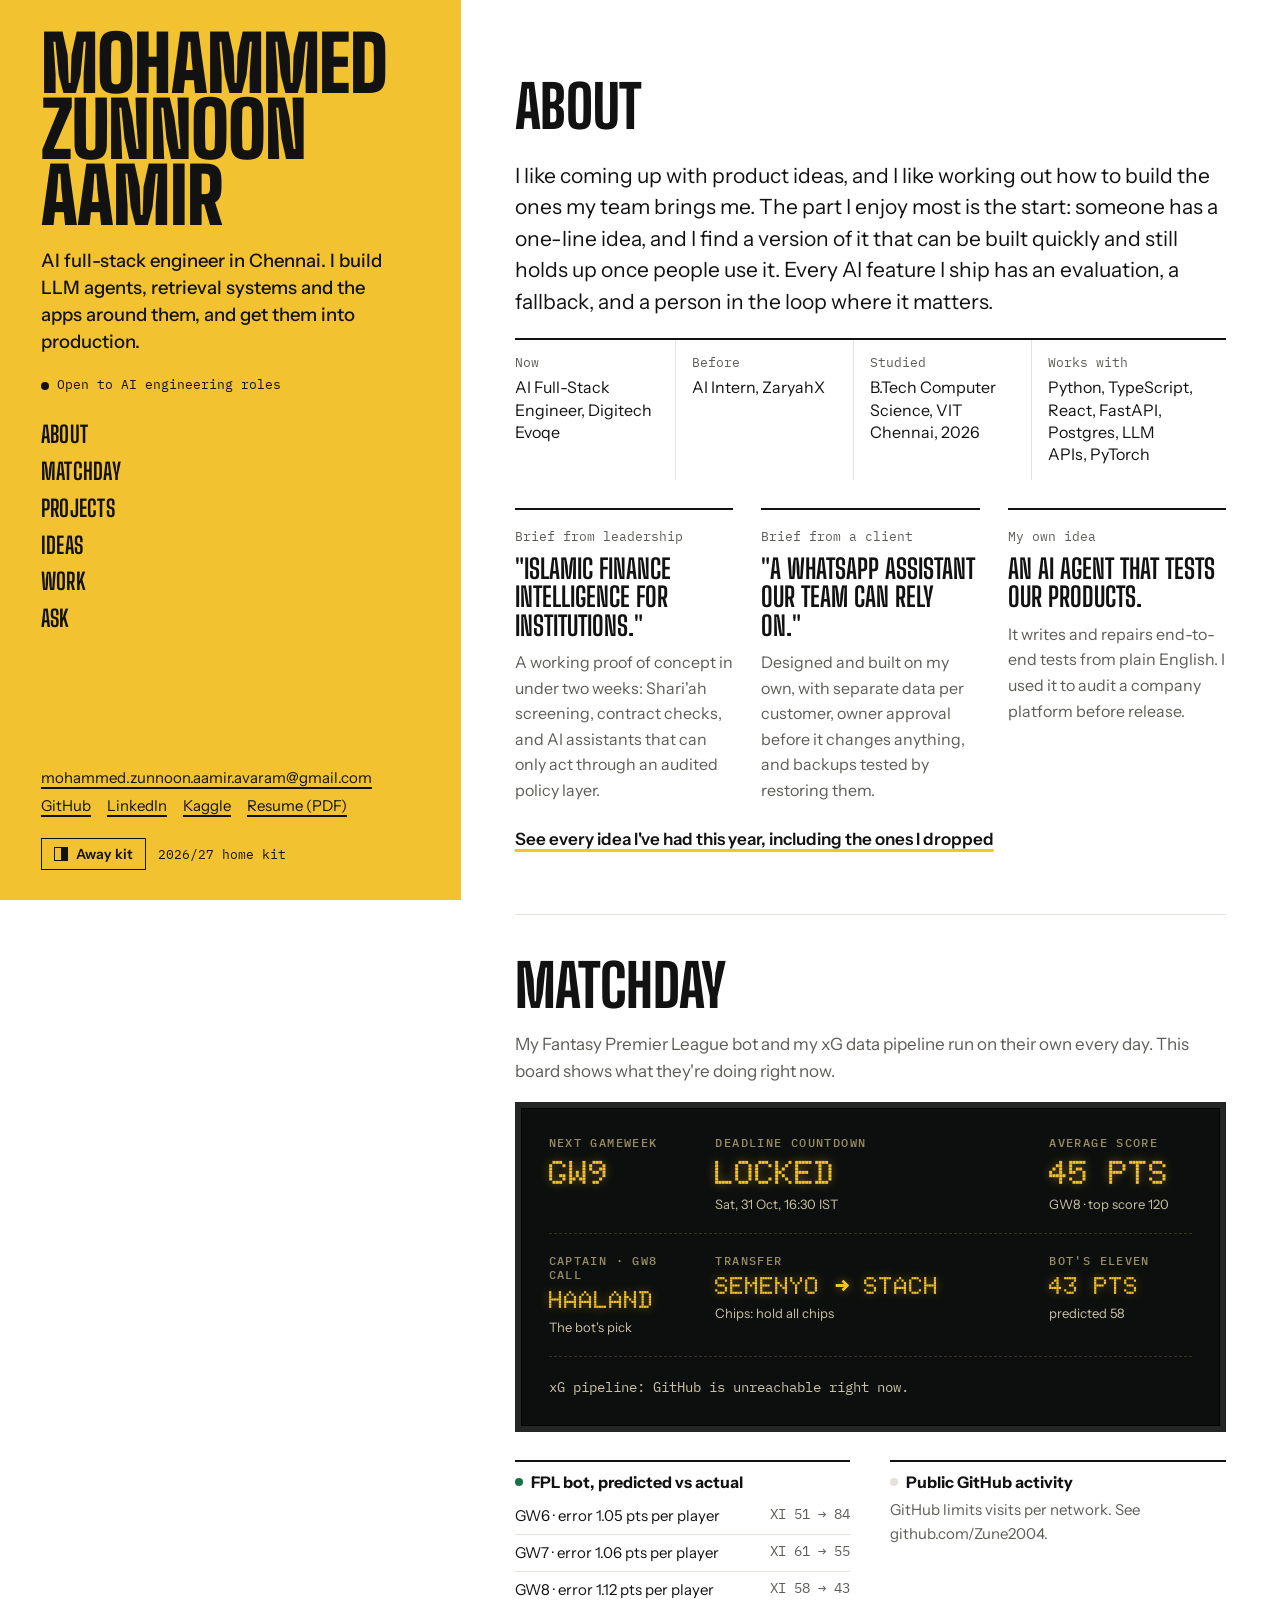
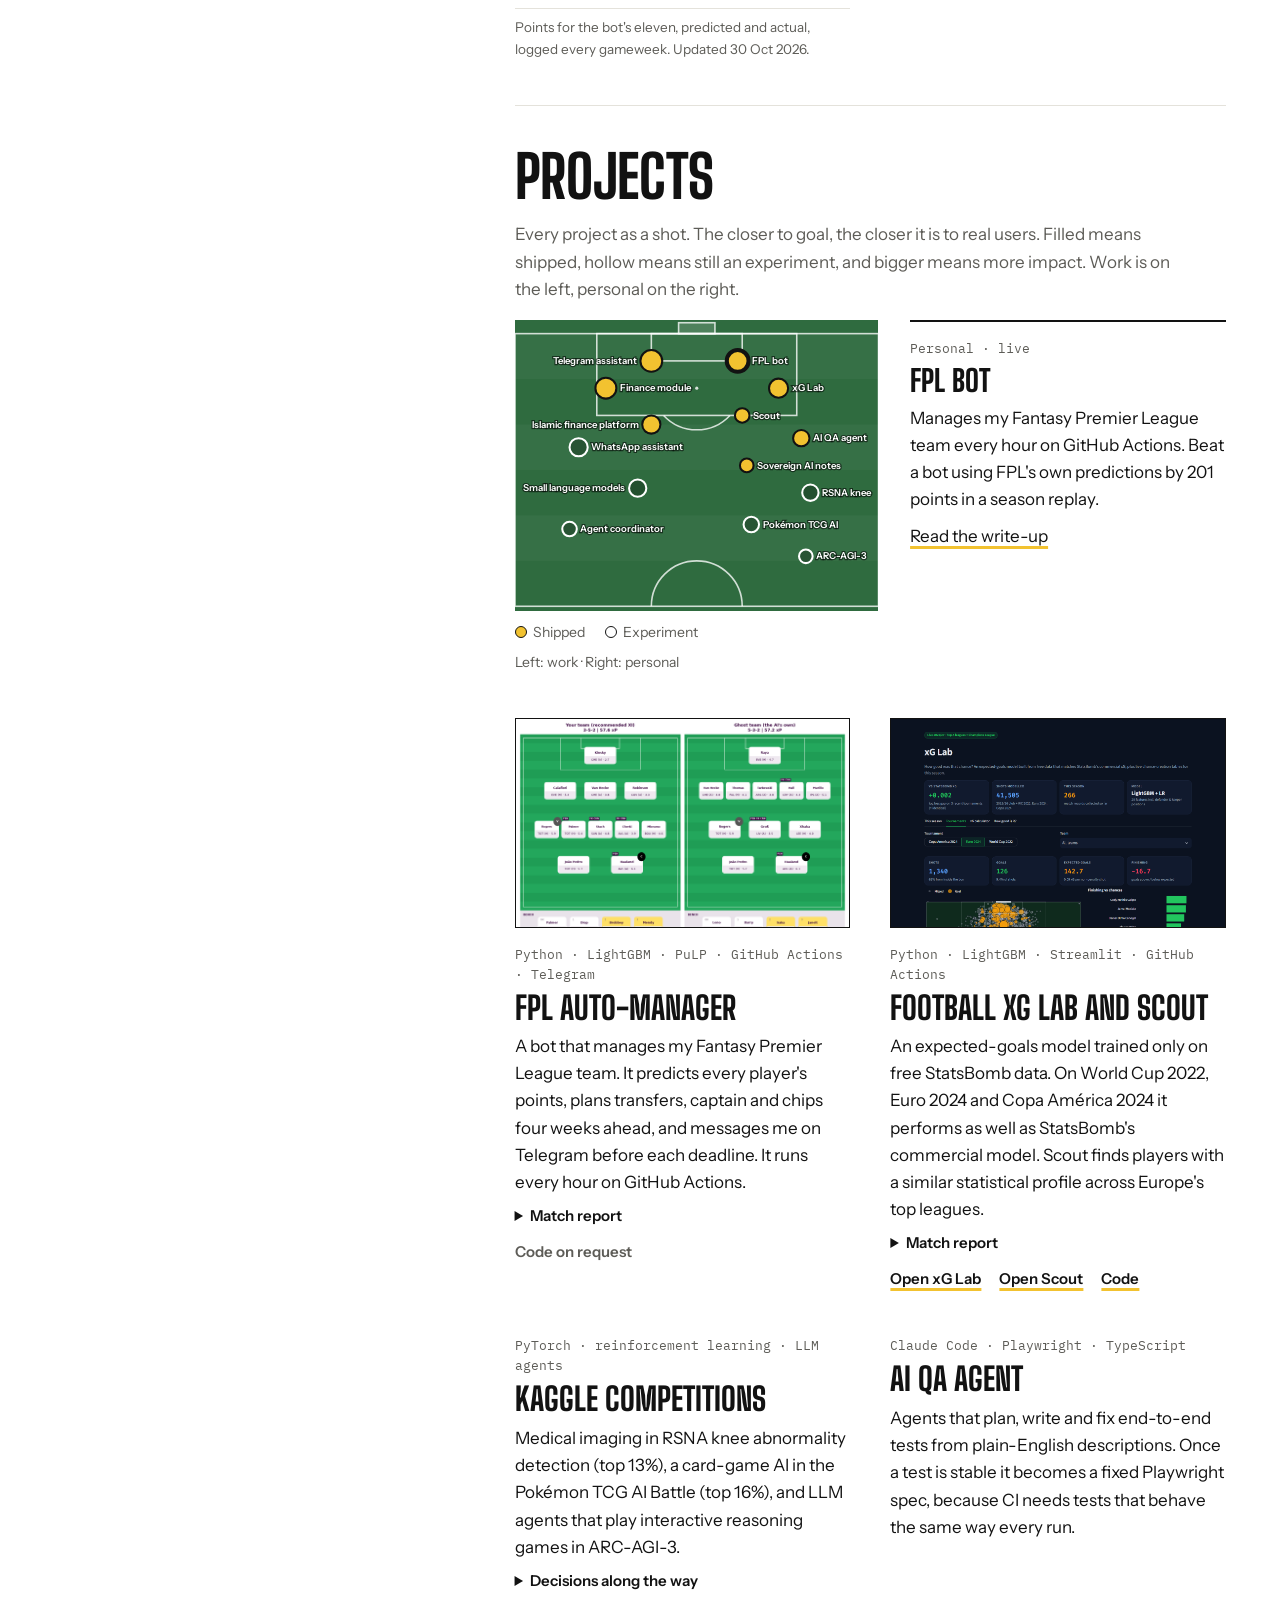
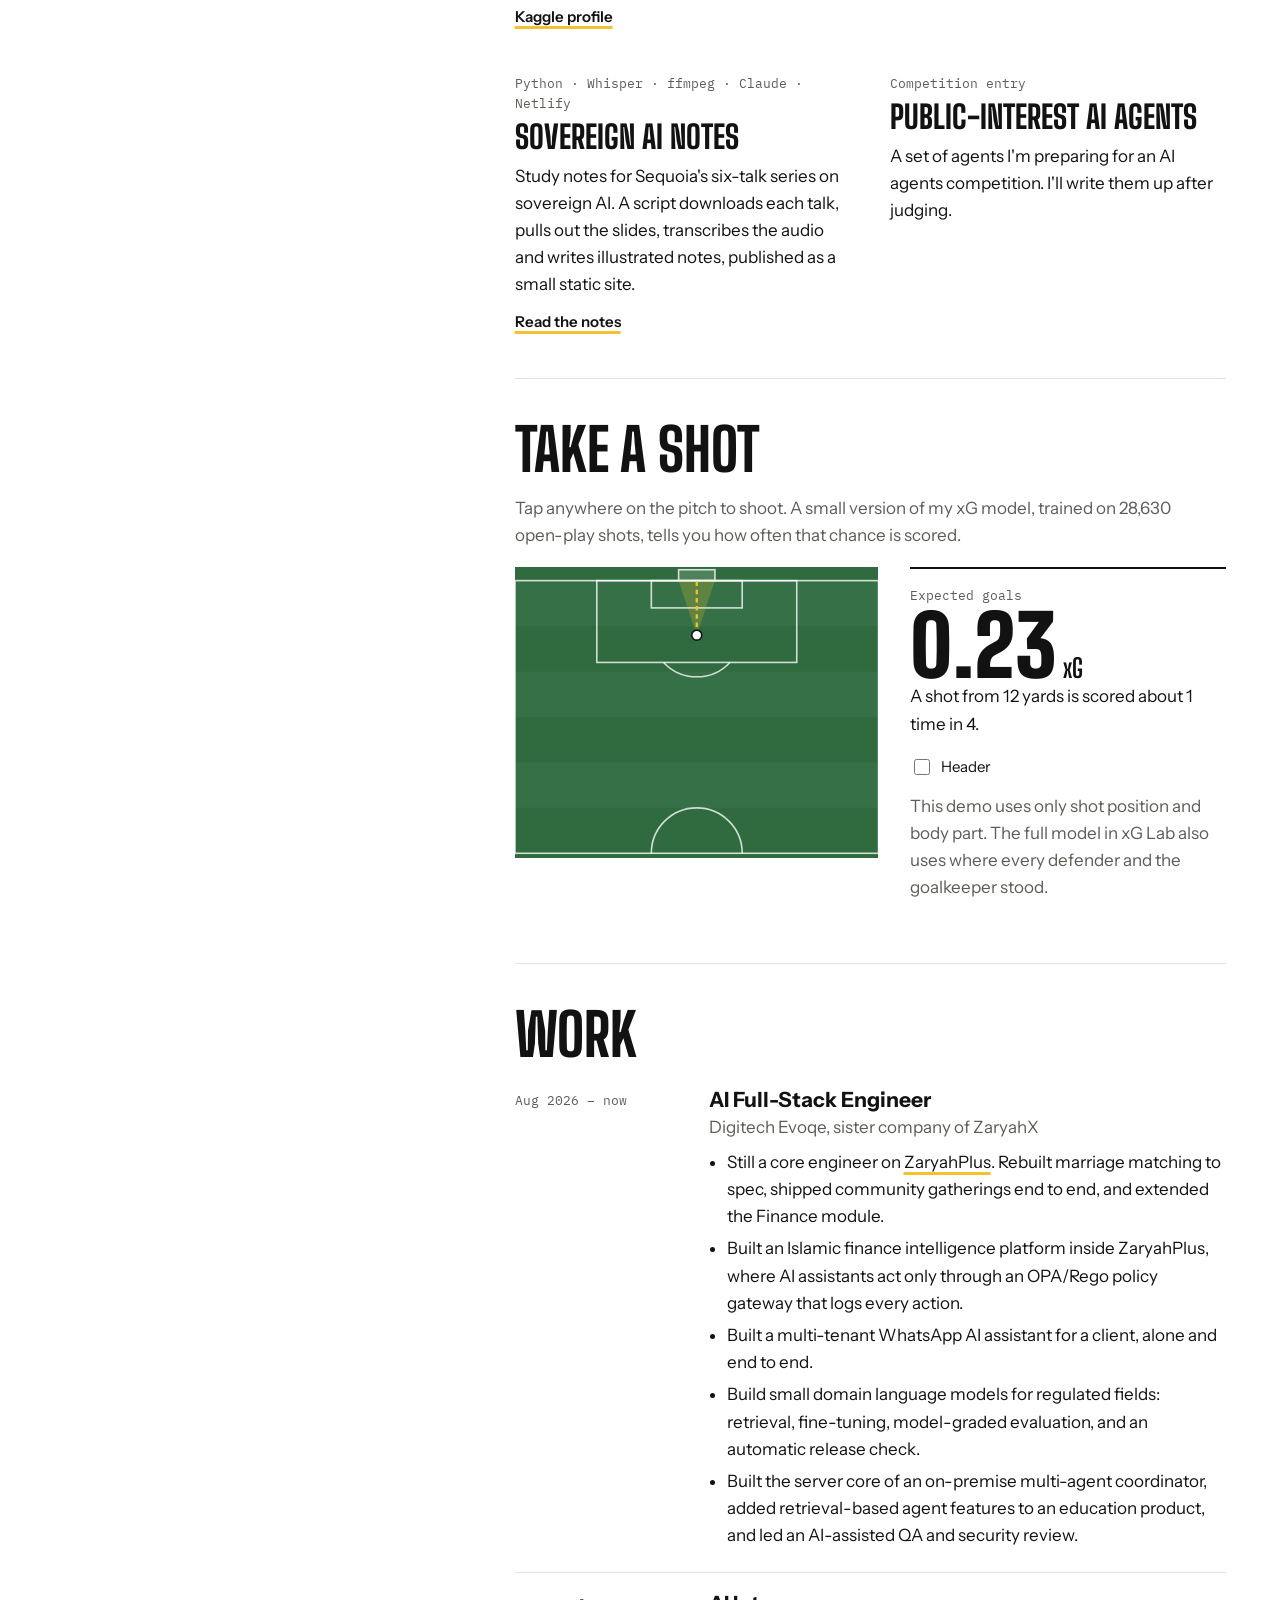
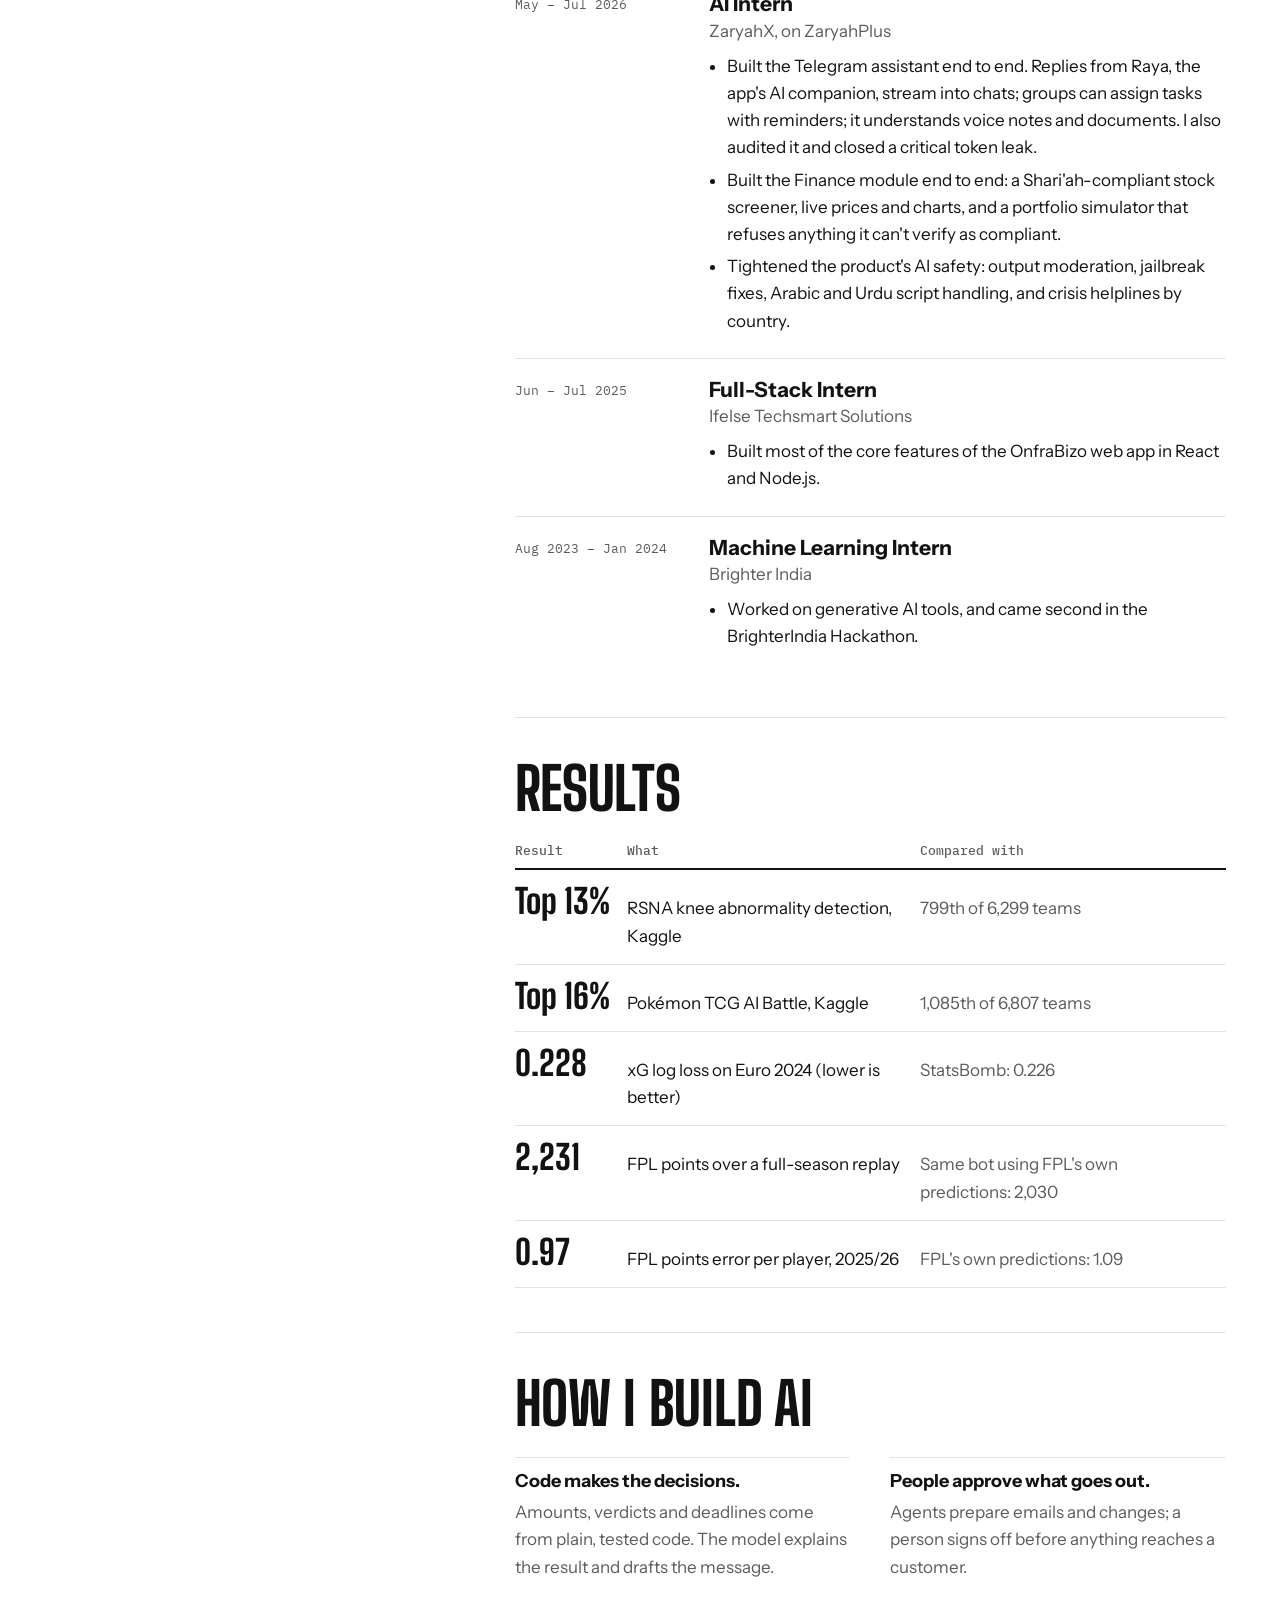
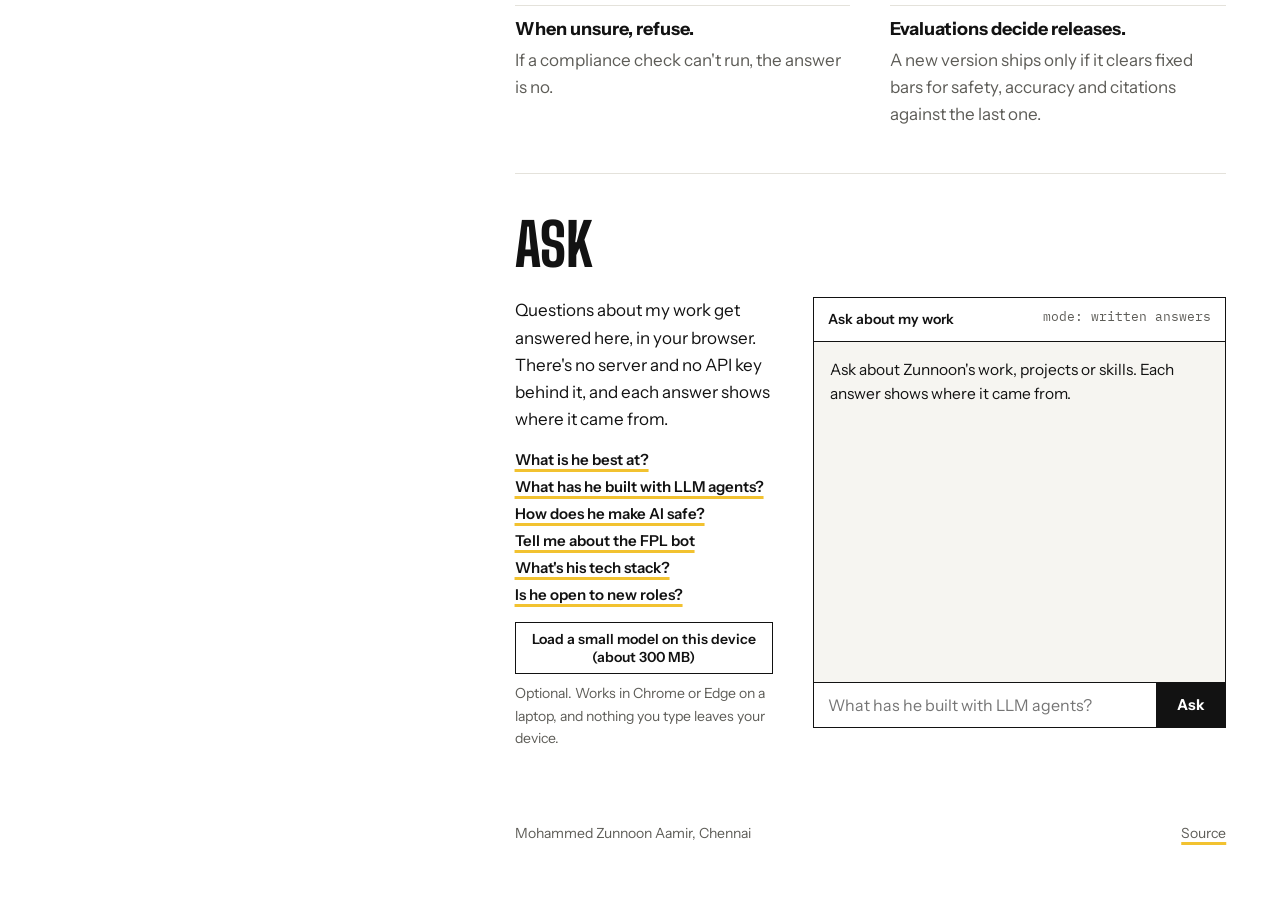
==== commit 8f1da3b4: "Matchday board, project shot map, take-a-shot demo, kits, match reports, ideas transfer window Co-Au" ====
--- a/index.html
+++ b/index.html
@@ -6,14 +6,14 @@
 <title>Mohammed Zunnoon Aamir</title>
 <meta name="description" content="Mohammed Zunnoon Aamir, AI full-stack engineer in Chennai. I build LLM agents, retrieval systems and the apps around them, and get them into production.">
 <meta property="og:title" content="Mohammed Zunnoon Aamir">
-<meta property="og:description" content="AI full-stack engineer in Chennai. Work, projects, results and systems running right now.">
+<meta property="og:description" content="AI full-stack engineer in Chennai. Work, projects, a live matchday board and the ideas I've signed and released.">
 <meta property="og:image" content="https://zune2004.github.io/assets/img/og.png">
 <meta name="twitter:card" content="summary_large_image">
 <meta name="theme-color" content="#f2c230">
 <link rel="icon" href="data:image/svg+xml,<svg xmlns='http://www.w3.org/2000/svg' viewBox='0 0 32 32'><rect width='32' height='32' fill='%23f2c230'/><text x='16' y='25' font-family='Arial Narrow,Arial' font-size='24' font-weight='900' fill='%23121212' text-anchor='middle'>Z</text></svg>">
 <link rel="preconnect" href="https://fonts.googleapis.com">
 <link rel="preconnect" href="https://fonts.gstatic.com" crossorigin>
-<link href="https://fonts.googleapis.com/css2?family=Big+Shoulders+Display:wght@700;800;900&family=IBM+Plex+Mono:wght@400;500&family=Instrument+Sans:wght@400;500;600;700&display=swap" rel="stylesheet">
+<link href="https://fonts.googleapis.com/css2?family=Big+Shoulders+Display:wght@700;800;900&family=Doto:wght@900&family=IBM+Plex+Mono:wght@400;500&family=Instrument+Sans:wght@400;500;600;700&display=swap" rel="stylesheet">
 <link rel="stylesheet" href="assets/css/site.css">
 <script>
   try { var t = localStorage.getItem('theme'); if (t) document.documentElement.setAttribute('data-theme', t); } catch (e) {}
@@ -23,15 +23,15 @@
 <div class="shell">
 
 <aside class="panel">
-  <h1 class="name">Mohammed<br>Zunnoon<br>Aamir</h1>
+  <h1 class="name"><a href="index.html">Mohammed<br>Zunnoon<br>Aamir</a></h1>
   <p class="role">AI full-stack engineer in Chennai. I build LLM agents, retrieval systems and the apps around them, and get them into production.</p>
   <span class="status">Open to AI engineering roles</span>
   <nav aria-label="Sections">
     <a href="#about">About</a>
+    <a href="#matchday">Matchday</a>
+    <a href="#projects">Projects</a>
+    <a href="ideas.html">Ideas</a>
     <a href="#work">Work</a>
-    <a href="#projects">Projects</a>
-    <a href="#results">Results</a>
-    <a href="#live">Running now</a>
     <a href="#ask">Ask</a>
   </nav>
   <div class="contact">
@@ -43,7 +43,10 @@
       <a href="assets/Mohammed-Zunnoon-Aamir-Resume.pdf">Resume (PDF)</a>
     </div>
   </div>
-  <button id="theme" type="button">Dark</button>
+  <div class="kit">
+    <button id="theme" type="button"><span class="swatch" aria-hidden="true"></span><span id="kit-label">Away kit</span></button>
+    <span class="season" id="kit-season">2026/27 home kit</span>
+  </div>
 </aside>
 
 <main class="content">
@@ -76,6 +79,147 @@
         <p>It writes and repairs end-to-end tests from plain English. I used it to audit a company platform before release.</p>
       </div>
     </div>
+    <p class="more"><a href="ideas.html">See every idea I've had this year, including the ones I dropped</a></p>
+  </section>
+
+  <section class="sec" id="matchday">
+    <h2>Matchday</h2>
+    <p class="sec-intro">My Fantasy Premier League bot and my xG data pipeline run on their own every day. This board shows what they're doing right now.</p>
+    <div class="board" role="region" aria-label="Live scoreboard">
+      <div class="board-grid" id="board">
+        <div class="cell"><div class="k">Next gameweek</div><div class="v" id="b-gw">--</div></div>
+        <div class="cell wide"><div class="k">Deadline countdown</div><div class="v" id="b-count">--:--:--</div><div class="s" id="b-deadline">Loading the fixture list…</div></div>
+        <div class="cell"><div class="k">Average score</div><div class="v" id="b-avg">--</div><div class="s" id="b-top"></div></div>
+        <hr>
+        <div class="cell"><div class="k" id="b-call">Captain</div><div class="v sm" id="b-cap">--</div><div class="s">The bot's pick</div></div>
+        <div class="cell wide"><div class="k">Transfer</div><div class="v sm" id="b-transfer">--</div><div class="s" id="b-chips"></div></div>
+        <div class="cell"><div class="k">Bot's eleven</div><div class="v sm" id="b-pts">--</div><div class="s" id="b-pred"></div></div>
+        <hr>
+        <div class="ticker" id="b-ticker">xG pipeline: loading today's matches…</div>
+      </div>
+    </div>
+    <div class="board-foot">
+      <div class="live-card" id="live-acc"><h3><span class="dot"></span>FPL bot, predicted vs actual</h3><div class="skeleton">Loading…</div></div>
+      <div class="live-card" id="live-gh"><h3><span class="dot"></span>Public GitHub activity</h3><div class="skeleton">Asking GitHub…</div></div>
+    </div>
+  </section>
+
+  <section class="sec" id="projects">
+    <h2>Projects</h2>
+    <p class="sec-intro">Every project as a shot. The closer to goal, the closer it is to real users. Filled means shipped, hollow means still an experiment, and bigger means more impact. Work is on the left, personal on the right.</p>
+    <div class="pitch-wrap">
+      <div>
+        <svg class="pitch" id="shotmap" viewBox="0 -3 80 64" role="img" aria-label="Shot map of projects"></svg>
+        <div class="legend"><span><i class="g"></i>Shipped</span><span><i class="m"></i>Experiment</span><span>Left: work · Right: personal</span></div>
+      </div>
+      <div class="shot-card" id="shot-card" aria-live="polite">
+        <span class="label">Tap a shot</span>
+        <h3>Pick a project</h3>
+        <p class="muted">Each marker opens a short summary. The full write-ups are below.</p>
+      </div>
+    </div>
+
+    <div class="projects">
+      <article class="project" id="p-fpl">
+        <div class="shotimg"><img src="assets/img/fpl-lineup.png" alt="The FPL bot's recommended starting eleven next to its own ghost team" loading="lazy"></div>
+        <span class="label">Python · LightGBM · PuLP · GitHub Actions · Telegram</span>
+        <h3>FPL Auto-Manager</h3>
+        <p>A bot that manages my Fantasy Premier League team. It predicts every player's points, plans transfers, captain and chips
+          four weeks ahead, and messages me on Telegram before each deadline. It runs every hour on GitHub Actions.</p>
+        <details class="report">
+          <summary>Match report</summary>
+          <div class="score"><span class="team">Bot using FPL's own predictions</span><span class="nums">2,030 – 2,231</span><span class="team">My bot</span></div>
+          <ol class="moments">
+            <li><time>8 Oct</time>Integer-programming optimiser plans four gameweeks of transfers; a full replay of 2025/26 wins by 201 points.</li>
+            <li><time>8 Oct</time>Found that a popular dataset's "expected points" column was recorded after the matches, so I only compare against it on clean data.</li>
+            <li><time>8 Oct</time>Moved to GitHub Actions: an hourly check that only wakes the full pipeline near a deadline, with reports on Telegram.</li>
+            <li><time>8 Oct</time>Reads my real team from a screenshot with free OCR, so the bot never needs my FPL password.</li>
+            <li><time>9 Oct</time>Smaller trees (15 leaves instead of 31) beat the old model on both replay seasons.</li>
+          </ol>
+          <p class="motm"><b>Player of the match</b>Splitting the model in two: one part predicts whether a player plays, the other how many points he scores if he does.</p>
+        </details>
+        <div class="links"><span class="muted">Code on request</span></div>
+      </article>
+
+      <article class="project" id="p-xg">
+        <div class="shotimg"><img src="assets/img/xg-tournaments.png" alt="xG Lab comparing its predictions with StatsBomb's by tournament" loading="lazy"></div>
+        <span class="label">Python · LightGBM · Streamlit · GitHub Actions</span>
+        <h3>Football xG Lab and Scout</h3>
+        <p>An expected-goals model trained only on free StatsBomb data. On World Cup 2022, Euro 2024 and Copa América 2024 it performs
+          as well as StatsBomb's commercial model. Scout finds players with a similar statistical profile across Europe's top leagues.</p>
+        <details class="report">
+          <summary>Match report</summary>
+          <div class="score"><span class="team">StatsBomb, Euro 2024 log loss</span><span class="nums">0.226 – 0.228</span><span class="team">My model</span></div>
+          <ol class="moments">
+            <li><time>8 Oct</time>Added freeze frames, where every player stood at the shot. They closed 95% of the gap to StatsBomb.</li>
+            <li><time>9 Oct</time>Tested on three tournaments the model never saw, and published the app.</li>
+            <li><time>9 Oct</time>Daily GitHub Actions jobs started pulling current-season data for the top five leagues.</li>
+            <li><time>9 Oct</time>Added "why this number": each shot's xG broken down factor by factor.</li>
+            <li><time>21 Oct</time>The data source began rate-limiting; the job now retries and saves partial progress.</li>
+          </ol>
+          <p class="motm"><b>Player of the match</b>Splitting train and test data by match, so shots from one game never leak between them.</p>
+        </details>
+        <div class="links">
+          <a href="https://xg-lab-football.streamlit.app/">Open xG Lab</a>
+          <a href="https://football-scout-labs.streamlit.app/">Open Scout</a>
+          <a href="https://github.com/Zune2004/football-xg-lab">Code</a>
+        </div>
+      </article>
+
+      <article class="project" id="p-kaggle">
+        <span class="label">PyTorch · reinforcement learning · LLM agents</span>
+        <h3>Kaggle competitions</h3>
+        <p>Medical imaging in RSNA knee abnormality detection (top 13%), a card-game AI in the Pokémon TCG AI Battle (top 16%), and LLM
+          agents that play interactive reasoning games in ARC-AGI-3.</p>
+        <details class="decisions">
+          <summary>Decisions along the way</summary>
+          <ul>
+            <li><strong>Batched every game decision</strong> into one GPU call, which made self-play training about six times faster.</li>
+            <li><strong>One change per submission,</strong> written down before running, so I always know what moved the score.</li>
+            <li><strong>Read the top 50 solutions</strong> after RSNA closed to see what I missed.</li>
+          </ul>
+        </details>
+        <div class="links"><a href="https://www.kaggle.com/mozune4002">Kaggle profile</a></div>
+      </article>
+
+      <article class="project" id="p-qa">
+        <span class="label">Claude Code · Playwright · TypeScript</span>
+        <h3>AI QA agent</h3>
+        <p>Agents that plan, write and fix end-to-end tests from plain-English descriptions. Once a test is stable it becomes a fixed
+          Playwright spec, because CI needs tests that behave the same way every run.</p>
+      </article>
+
+      <article class="project" id="p-notes">
+        <span class="label">Python · Whisper · ffmpeg · Claude · Netlify</span>
+        <h3>Sovereign AI notes</h3>
+        <p>Study notes for Sequoia's six-talk series on sovereign AI. A script downloads each talk, pulls out the slides, transcribes the
+          audio and writes illustrated notes, published as a small static site.</p>
+        <div class="links"><a href="https://sovereign-ai-notes.netlify.app">Read the notes</a></div>
+      </article>
+
+      <article class="project" id="p-agents">
+        <span class="label">Competition entry</span>
+        <h3>Public-interest AI agents</h3>
+        <p>A set of agents I'm preparing for an AI agents competition. I'll write them up after judging.</p>
+      </article>
+    </div>
+  </section>
+
+  <section class="sec" id="shoot">
+    <h2>Take a shot</h2>
+    <p class="sec-intro">Tap anywhere on the pitch to shoot. A small version of my xG model, trained on 28,630 open-play shots, tells you how often that chance is scored.</p>
+    <div class="pitch-wrap">
+      <svg class="pitch" id="demo" viewBox="0 -3 80 64" role="img" aria-label="Tap the pitch to take a shot"></svg>
+      <div class="demo-out">
+        <span class="label">Expected goals</span>
+        <div class="xg" id="demo-xg">0.23<small>xG</small></div>
+        <p id="demo-text">From the penalty spot in open play, this is scored about 1 time in 4.</p>
+        <div class="demo-opts">
+          <label for="demo-head"><input type="checkbox" id="demo-head"> Header</label>
+        </div>
+        <p class="muted" id="demo-note">This demo uses only shot position and body part. The full model in xG Lab also uses where every defender and the goalkeeper stood.</p>
+      </div>
+    </div>
   </section>
 
   <section class="sec" id="work">
@@ -121,87 +265,6 @@
         <div class="org">Brighter India</div>
         <ul><li>Worked on generative AI tools, and came second in the BrighterIndia Hackathon.</li></ul>
       </div>
-    </div>
-  </section>
-
-  <section class="sec" id="projects">
-    <h2>Projects</h2>
-    <div class="projects">
-      <article class="project">
-        <div class="shot"><img src="assets/img/fpl-lineup.png" alt="The FPL bot's recommended starting eleven next to its own ghost team" loading="lazy"></div>
-        <span class="label">Python · LightGBM · PuLP · GitHub Actions · Telegram</span>
-        <h3>FPL Auto-Manager</h3>
-        <p>A bot that manages my Fantasy Premier League team. It predicts every player's points, plans transfers, captain and chips
-          four weeks ahead, and messages me on Telegram before each deadline. It runs every hour on GitHub Actions.</p>
-        <details class="decisions">
-          <summary>Decisions along the way</summary>
-          <ul>
-            <li><strong>Two models instead of one.</strong> One predicts whether a player plays, the other how many points he scores if he does.</li>
-            <li><strong>Found a leak in a popular dataset.</strong> Its "expected points" column was recorded after the matches, so I only compare against it on clean 2025/26 data.</li>
-            <li><strong>Cheap check first.</strong> A small script runs hourly and only starts the full pipeline when a deadline is close.</li>
-            <li><strong>No password stored.</strong> It reads my real team from a screenshot instead of logging in to FPL.</li>
-          </ul>
-        </details>
-        <div class="links"><span class="muted">Code on request</span></div>
-      </article>
-
-      <article class="project">
-        <div class="shot"><img src="assets/img/xg-tournaments.png" alt="xG Lab comparing its predictions with StatsBomb's by tournament" loading="lazy"></div>
-        <span class="label">Python · LightGBM · Streamlit · GitHub Actions</span>
-        <h3>Football xG Lab and Scout</h3>
-        <p>An expected-goals model trained only on free StatsBomb data. On World Cup 2022, Euro 2024 and Copa América 2024 it performs
-          as well as StatsBomb's commercial model. Scout finds players with a similar statistical profile across Europe's top leagues.</p>
-        <details class="decisions">
-          <summary>Decisions along the way</summary>
-          <ul>
-            <li><strong>Split by match.</strong> Shots from one game never appear in both training and test data.</li>
-            <li><strong>Used freeze frames.</strong> The model sees where every player stood when the shot was taken.</li>
-            <li><strong>Careful wording.</strong> A paired bootstrap shows the gap to StatsBomb isn't significant, so I say the models are level.</li>
-          </ul>
-        </details>
-        <div class="links">
-          <a href="https://xg-lab-football.streamlit.app/">Open xG Lab</a>
-          <a href="https://football-scout-labs.streamlit.app/">Open Scout</a>
-          <a href="https://github.com/Zune2004/football-xg-lab">Code</a>
-        </div>
-      </article>
-
-      <article class="project">
-        <span class="label">PyTorch · reinforcement learning · LLM agents</span>
-        <h3>Kaggle competitions</h3>
-        <p>Medical imaging in RSNA knee abnormality detection, a card-game AI in the Pokémon TCG AI Battle, and LLM agents that play
-          interactive reasoning games in ARC-AGI-3.</p>
-        <details class="decisions">
-          <summary>Decisions along the way</summary>
-          <ul>
-            <li><strong>Batched every game decision</strong> into one GPU call, which made self-play training about six times faster.</li>
-            <li><strong>One change per submission,</strong> written down before running, so I always know what moved the score.</li>
-            <li><strong>Read the top 50 solutions</strong> after RSNA closed to see what I missed.</li>
-          </ul>
-        </details>
-        <div class="links"><a href="https://www.kaggle.com/mozune4002">Kaggle profile</a></div>
-      </article>
-
-      <article class="project">
-        <span class="label">Claude Code · Playwright · TypeScript</span>
-        <h3>AI QA agent</h3>
-        <p>Agents that plan, write and fix end-to-end tests from plain-English descriptions. Once a test is stable it becomes a fixed
-          Playwright spec, because CI needs tests that behave the same way every run.</p>
-      </article>
-
-      <article class="project">
-        <span class="label">Python · Whisper · ffmpeg · Claude · Netlify</span>
-        <h3>Sovereign AI notes</h3>
-        <p>Study notes for Sequoia's six-talk series on sovereign AI. A script downloads each talk, pulls out the slides, transcribes the
-          audio and writes illustrated notes, published as a small static site.</p>
-        <div class="links"><a href="https://sovereign-ai-notes.netlify.app">Read the notes</a></div>
-      </article>
-
-      <article class="project">
-        <span class="label">Competition entry</span>
-        <h3>Public-interest AI agents</h3>
-        <p>A set of agents I'm preparing for an AI agents competition. I'll write them up after judging.</p>
-      </article>
     </div>
   </section>
 
@@ -221,16 +284,6 @@
     </div>
   </section>
 
-  <section class="sec" id="live">
-    <h2>Running now</h2>
-    <div class="live">
-      <div class="live-card" id="live-fpl"><h3><span class="dot"></span>FPL bot, this week</h3><div class="skeleton">Loading the bot's latest report…</div></div>
-      <div class="live-card" id="live-xg"><h3><span class="dot"></span>xG pipeline, latest matches</h3><div class="skeleton">Fetching today's data…</div></div>
-      <div class="live-card" id="live-acc"><h3><span class="dot"></span>FPL bot, predicted vs actual</h3><div class="skeleton">Loading…</div></div>
-      <div class="live-card" id="live-gh"><h3><span class="dot"></span>Public GitHub activity</h3><div class="skeleton">Asking GitHub…</div></div>
-    </div>
-  </section>
-
   <section class="sec" id="approach">
     <h2>How I build AI</h2>
     <div class="principles">
--- a/assets/css/site.css
+++ b/assets/css/site.css
@@ -1,111 +1,105 @@
-/* Layout: full-width split. A turmeric panel holds the name and stays put on the left; the work scrolls in a wide right pane. Square corners, hairlines, no cards. */
+/* Layout: full-width split. The name panel is the club crest: turmeric "home kit" by day, black "away kit" by night.
+   Football is the visual language (scoreboard, shot map, match reports); the words stay plain. Square corners, hairlines. */
 :root {
+  --brand: #f2c230;          /* turmeric: constant across kits */
   --paper: #ffffff;
   --ink: #121212;
   --muted: #5d5c57;
   --line: #e4e2db;
   --panel: #f2c230;
   --panel-ink: #121212;
-  --accent: #8a5d00;
   --ok: #157347;
   --well: #f6f5f1;
+  --pitch: #2f6b3f;
+  --pitch-line: rgba(255, 255, 255, .78);
+  --board: #0d0f0e;
+  --led: #f2c230;
+  --led-dim: #3a3317;
   --display: "Big Shoulders Display", "Arial Narrow", "Roboto Condensed", sans-serif;
   --body: "Instrument Sans", "Segoe UI", Helvetica, Arial, sans-serif;
   --mono: "IBM Plex Mono", ui-monospace, Menlo, Consolas, monospace;
+  --dot: "Doto", "IBM Plex Mono", ui-monospace, monospace;
   color-scheme: light;
 }
 @media (prefers-color-scheme: dark) {
   :root:not([data-theme="light"]) {
-    --paper: #131312; --ink: #ecebe5; --muted: #a4a39c; --line: #2c2b28;
-    --accent: #f2c230; --ok: #4cc38a; --well: #1b1b19; color-scheme: dark;
+    --paper: #131312; --ink: #ecebe5; --muted: #a4a39c; --line: #2c2b28; --panel: #1b1a17; --panel-ink: #f2c230;
+    --ok: #4cc38a; --well: #1b1b19; --pitch: #234f2f; color-scheme: dark;
   }
 }
 :root[data-theme="dark"] {
-  --paper: #131312; --ink: #ecebe5; --muted: #a4a39c; --line: #2c2b28;
-  --accent: #f2c230; --ok: #4cc38a; --well: #1b1b19; color-scheme: dark;
+  --paper: #131312; --ink: #ecebe5; --muted: #a4a39c; --line: #2c2b28; --panel: #1b1a17; --panel-ink: #f2c230;
+  --ok: #4cc38a; --well: #1b1b19; --pitch: #234f2f; color-scheme: dark;
 }
 
 * { box-sizing: border-box; }
 html { -webkit-text-size-adjust: 100%; }
 body { margin: 0; background: var(--paper); color: var(--ink); font: 17px/1.6 var(--body); -webkit-font-smoothing: antialiased; }
-a { color: inherit; text-decoration: underline; text-decoration-color: var(--panel); text-decoration-thickness: 3px; text-underline-offset: 4px; }
+a { color: inherit; text-decoration: underline; text-decoration-color: var(--brand); text-decoration-thickness: 3px; text-underline-offset: 4px; }
 a:hover { text-decoration-color: currentColor; }
-a:focus-visible, button:focus-visible, input:focus-visible, summary:focus-visible { outline: 2px solid var(--ink); outline-offset: 3px; }
+a:focus-visible, button:focus-visible, input:focus-visible, summary:focus-visible, label:focus-within { outline: 2px solid var(--ink); outline-offset: 3px; }
 img { max-width: 100%; display: block; }
 h1, h2, h3 { margin: 0; line-height: 1.05; text-wrap: balance; }
 p { margin: 0 0 1em; }
 
-.shell { display: grid; grid-template-columns: minmax(340px, 38vw) minmax(0, 1fr); min-height: 100vh; }
+.shell { display: grid; grid-template-columns: minmax(340px, 36vw) minmax(0, 1fr); min-height: 100vh; }
 
 /* ---------- panel ---------- */
 .panel { background: var(--panel); color: var(--panel-ink); position: sticky; top: 0; height: 100vh; overflow-y: auto;
-  display: flex; flex-direction: column; gap: 22px; padding-inline: clamp(24px, 3.4vw, 56px); padding-block: 32px; }
-.panel a { text-decoration-color: var(--panel-ink); text-decoration-thickness: 1.5px; }
-.panel .name { font-family: var(--display); font-weight: 900; text-transform: uppercase; font-size: clamp(56px, 6.4vw, 124px); line-height: 0.86; letter-spacing: -0.01em; }
-.panel .role { font-size: 19px; line-height: 1.45; max-width: 30ch; font-weight: 500; }
+  display: flex; flex-direction: column; gap: 20px; padding-inline: clamp(24px, 3.2vw, 52px); padding-block: 30px; }
+.panel a { text-decoration-color: currentColor; text-decoration-thickness: 1.5px; }
+.panel .name { font-family: var(--display); font-weight: 900; text-transform: uppercase; font-size: clamp(56px, 6vw, 118px); line-height: 0.86; letter-spacing: -0.01em; }
+.panel .name a { text-decoration: none; }
+.panel .role { font-size: 18.5px; line-height: 1.45; max-width: 30ch; font-weight: 500; margin: 0; }
 .panel .status { display: flex; align-items: center; gap: 8px; font-family: var(--mono); font-size: 13px; }
-.panel .status::before { content: ""; width: 8px; height: 8px; border-radius: 50%; background: var(--panel-ink); }
-.panel nav { display: grid; gap: 2px; font-family: var(--display); font-weight: 700; font-size: 23px; text-transform: uppercase; letter-spacing: 0.01em; }
+.panel .status::before { content: ""; width: 8px; height: 8px; border-radius: 50%; background: currentColor; }
+.panel nav { display: grid; gap: 0; font-family: var(--display); font-weight: 700; font-size: 23px; text-transform: uppercase; letter-spacing: 0.01em; }
 .panel nav a { text-decoration: none; width: fit-content; }
-.panel nav a:hover { text-decoration: underline; text-decoration-thickness: 2px; }
+.panel nav a:hover, .panel nav a[aria-current="page"] { text-decoration: underline; text-decoration-thickness: 2px; }
 .panel .contact { margin-top: auto; display: grid; gap: 4px; font-size: 15px; }
 .panel .contact .row { display: flex; flex-wrap: wrap; gap: 4px 16px; }
-.panel button { font: 600 14px var(--body); color: var(--panel-ink); background: none; border: 1.5px solid var(--panel-ink); padding: 6px 12px; cursor: pointer; width: fit-content; }
-.panel button:hover { background: var(--panel-ink); color: var(--panel); }
+.kit { display: flex; align-items: center; gap: 12px; flex-wrap: wrap; }
+.kit button { font: 600 14px var(--body); color: var(--panel-ink); background: none; border: 1.5px solid currentColor; padding: 6px 12px; cursor: pointer; display: inline-flex; align-items: center; gap: 8px; }
+.kit button:hover { background: var(--panel-ink); color: var(--panel); }
+.kit .swatch { width: 14px; height: 14px; border: 1.5px solid currentColor; background: linear-gradient(90deg, #f2c230 50%, #121212 50%); }
+.kit .season { font-family: var(--mono); font-size: 12.5px; }
 
 /* ---------- content ---------- */
-.content { min-width: 0; padding-inline: clamp(20px, 4.5vw, 80px); padding-block: 40px 64px; }
+.content { min-width: 0; padding-inline: clamp(20px, 4.2vw, 76px); padding-block: 36px 64px; }
 .sec { padding-block: 40px 44px; border-bottom: 1px solid var(--line); }
 .sec:last-of-type { border-bottom: 0; }
-.sec > h2 { font-family: var(--display); font-weight: 800; text-transform: uppercase; font-size: clamp(40px, 4.6vw, 64px); letter-spacing: -0.005em; margin-bottom: 24px; }
+.sec > h2, .page-title { font-family: var(--display); font-weight: 800; text-transform: uppercase; font-size: clamp(40px, 4.6vw, 64px); letter-spacing: -0.005em; margin-bottom: 22px; }
+.sec-intro { max-width: 62ch; color: var(--muted); margin-top: -8px; }
 .lead { font-size: 21px; line-height: 1.5; max-width: 62ch; }
 .muted { color: var(--muted); }
 .label { font-family: var(--mono); font-size: 12.5px; color: var(--muted); }
 
-/* facts strip */
 .facts { display: grid; grid-template-columns: repeat(4, minmax(0, 1fr)); border-top: 2px solid var(--ink); margin: 0; }
 .facts div { padding: 12px 16px 14px 0; border-right: 1px solid var(--line); margin-right: 16px; }
 .facts div:last-child { border-right: 0; }
 .facts dt { font-family: var(--mono); font-size: 12.5px; color: var(--muted); margin-bottom: 4px; }
 .facts dd { margin: 0; font-size: 16px; line-height: 1.4; }
 
-/* briefs */
 .briefs { display: grid; grid-template-columns: repeat(3, minmax(0, 1fr)); gap: 28px; margin-top: 28px; }
 .brief { border-top: 2px solid var(--ink); padding-top: 12px; }
 .brief .quote { font-family: var(--display); font-weight: 700; font-size: 27px; line-height: 1.05; text-transform: uppercase; margin: 6px 0 10px; }
 .brief p { font-size: 16px; color: var(--muted); margin: 0; }
-
-/* work */
-.role-row { display: grid; grid-template-columns: 170px minmax(0, 1fr); gap: 24px; padding-block: 18px; border-top: 1px solid var(--line); }
-.role-row:first-of-type { border-top: 0; padding-top: 0; }
-.role-row .when { font-family: var(--mono); font-size: 13px; color: var(--muted); padding-top: 4px; font-variant-numeric: tabular-nums; }
-.role-row h3 { font-size: 21px; font-weight: 700; font-family: var(--body); line-height: 1.25; }
-.role-row .org { color: var(--muted); margin-bottom: 8px; }
-.role-row ul { margin: 0; padding-left: 18px; max-width: 78ch; }
-.role-row li { margin: 5px 0; }
-
-/* projects */
-.projects { display: grid; grid-template-columns: repeat(2, minmax(0, 1fr)); gap: 44px 40px; }
-.project { min-width: 0; display: flex; flex-direction: column; gap: 8px; }
-.project .shot { aspect-ratio: 16 / 10; overflow: hidden; border: 1px solid var(--ink); background: var(--well); margin-bottom: 8px; }
-.project .shot img { width: 100%; height: 100%; object-fit: cover; object-position: top; }
-.project h3 { font-family: var(--display); font-weight: 800; text-transform: uppercase; font-size: 32px; }
-.project p { margin: 0; }
-.project .links { display: flex; gap: 18px; flex-wrap: wrap; font-weight: 600; font-size: 15px; margin-top: 4px; }
-details.decisions summary { cursor: pointer; font-weight: 600; font-size: 15px; }
-details.decisions ul { margin: 8px 0 0; padding-left: 18px; font-size: 15.5px; color: var(--muted); }
-details.decisions li { margin: 6px 0; }
-details.decisions li strong { color: var(--ink); }
-
-/* results */
-.table-scroll { overflow-x: auto; }
-table.results { width: 100%; border-collapse: collapse; }
-table.results th { text-align: left; font: 500 12.5px/1.3 var(--mono); color: var(--muted); padding: 0 16px 10px 0; border-bottom: 2px solid var(--ink); }
-table.results td { padding: 14px 16px 14px 0; border-bottom: 1px solid var(--line); vertical-align: baseline; }
-table.results td.n { font-family: var(--display); font-weight: 800; font-size: 34px; line-height: 1; white-space: nowrap; font-variant-numeric: tabular-nums; }
-
-/* live */
-.live { display: grid; grid-template-columns: repeat(2, minmax(0, 1fr)); gap: 28px 40px; }
+.more { margin-top: 22px; font-weight: 600; }
+
+/* ---------- matchday scoreboard ---------- */
+.board { background: var(--board); color: var(--led); padding: clamp(16px, 2.4vw, 28px); border: 6px solid #232624; box-shadow: inset 0 0 0 1px #000; }
+.board-grid { display: grid; grid-template-columns: repeat(4, minmax(0, 1fr)); gap: 18px 24px; }
+.cell { min-width: 0; }
+.cell .k { font: 500 11.5px/1.2 var(--mono); letter-spacing: .12em; text-transform: uppercase; color: #9a8f63; margin-bottom: 6px; }
+.cell .v { font-family: var(--dot); font-weight: 900; font-size: clamp(26px, 2.6vw, 40px); line-height: 1; text-transform: uppercase; text-shadow: 0 0 10px rgba(242, 194, 48, .45); overflow-wrap: anywhere; }
+.cell .v.sm { font-size: clamp(20px, 1.9vw, 28px); }
+.cell .s { font: 13px/1.4 var(--body); color: #c9c2a4; margin-top: 6px; }
+.cell.wide { grid-column: span 2; }
+.cell.full { grid-column: 1 / -1; }
+.board hr { grid-column: 1 / -1; border: 0; border-top: 1px dashed var(--led-dim); margin: 2px 0; width: 100%; }
+.board .ticker { grid-column: 1 / -1; font: 13.5px/1.5 var(--mono); color: #c9c2a4; display: flex; flex-wrap: wrap; gap: 6px 22px; }
+.board .ticker b { color: var(--led); font-weight: 500; }
+.board-foot { display: grid; grid-template-columns: repeat(2, minmax(0, 1fr)); gap: 28px 40px; margin-top: 28px; }
 .live-card { min-width: 0; border-top: 2px solid var(--ink); padding-top: 12px; }
 .live-card h3 { font-family: var(--body); font-size: 16px; font-weight: 700; display: flex; align-items: center; gap: 8px; margin-bottom: 8px; }
 .live-card h3 .dot { width: 8px; height: 8px; border-radius: 50%; background: var(--line); flex: none; }
@@ -116,27 +110,112 @@
 .live-card .meta { font-size: 13.5px; color: var(--muted); margin-top: 8px; }
 .skeleton { color: var(--muted); font-size: 15px; }
 
-/* principles */
+/* ---------- pitch graphics (shot map + take a shot) ---------- */
+.pitch-wrap { display: grid; grid-template-columns: minmax(0, 1.15fr) minmax(0, 1fr); gap: 32px; align-items: start; }
+.pitch { width: 100%; height: auto; display: block; background: var(--pitch); }
+.pitch .ln { fill: none; stroke: var(--pitch-line); stroke-width: .35; }
+.pitch .net { fill: rgba(255, 255, 255, .15); stroke: var(--pitch-line); stroke-width: .35; }
+.pitch .stripe { fill: rgba(255, 255, 255, .035); }
+.shot { cursor: pointer; }
+.shot circle { stroke: #fff; stroke-width: .45; transition: r .15s; }
+.shot.goal circle { fill: var(--brand); stroke: #121212; }
+.shot.miss circle { fill: rgba(0, 0, 0, .25); }
+.shot text { font: 600 2.1px var(--body); fill: #fff; paint-order: stroke; stroke: rgba(0, 0, 0, .55); stroke-width: .5px; pointer-events: none; }
+.shot:hover circle, .shot:focus circle, .shot.on circle { stroke-width: .9; }
+.shot:focus { outline: none; }
+.legend { display: flex; flex-wrap: wrap; gap: 8px 20px; font-size: 14px; color: var(--muted); margin-top: 10px; }
+.legend i { display: inline-block; width: 12px; height: 12px; border-radius: 50%; vertical-align: -1px; margin-right: 6px; border: 1.5px solid var(--ink); }
+.legend .g { background: var(--brand); }
+.legend .m { background: transparent; }
+.shot-card { border-top: 2px solid var(--ink); padding-top: 12px; min-height: 170px; }
+.shot-card h3 { font-family: var(--display); font-weight: 800; text-transform: uppercase; font-size: 30px; margin: 4px 0 8px; }
+.shot-card p { margin: 0 0 10px; }
+
+.demo-out { border-top: 2px solid var(--ink); padding-top: 12px; }
+.demo-out .xg { font-family: var(--display); font-weight: 900; font-size: 84px; line-height: .9; font-variant-numeric: tabular-nums; }
+.demo-out .xg small { font-size: 26px; font-weight: 700; margin-left: 6px; }
+.demo-opts { display: flex; gap: 16px; flex-wrap: wrap; margin: 14px 0; font-size: 15px; }
+.demo-opts label { display: inline-flex; gap: 8px; align-items: center; cursor: pointer; }
+.demo-opts input { accent-color: #121212; width: 16px; height: 16px; }
+.ball { fill: #fff; stroke: #121212; stroke-width: .35; }
+.aim { stroke: var(--brand); stroke-width: .5; stroke-dasharray: 1 .8; }
+.cone { fill: rgba(242, 194, 48, .22); }
+
+/* ---------- work ---------- */
+.role-row { display: grid; grid-template-columns: 170px minmax(0, 1fr); gap: 24px; padding-block: 18px; border-top: 1px solid var(--line); }
+.role-row:first-of-type { border-top: 0; padding-top: 0; }
+.role-row .when { font-family: var(--mono); font-size: 13px; color: var(--muted); padding-top: 4px; font-variant-numeric: tabular-nums; }
+.role-row h3 { font-size: 21px; font-weight: 700; font-family: var(--body); line-height: 1.25; }
+.role-row .org { color: var(--muted); margin-bottom: 8px; }
+.role-row ul { margin: 0; padding-left: 18px; max-width: 78ch; }
+.role-row li { margin: 5px 0; }
+
+/* ---------- projects ---------- */
+.projects { display: grid; grid-template-columns: repeat(2, minmax(0, 1fr)); gap: 44px 40px; margin-top: 44px; }
+.project { min-width: 0; display: flex; flex-direction: column; gap: 8px; scroll-margin-top: 24px; }
+.project .shotimg { aspect-ratio: 16 / 10; overflow: hidden; border: 1px solid var(--ink); background: var(--well); margin-bottom: 8px; }
+.project .shotimg img { width: 100%; height: 100%; object-fit: cover; object-position: top; }
+.project h3 { font-family: var(--display); font-weight: 800; text-transform: uppercase; font-size: 32px; }
+.project p { margin: 0; }
+.project .links { display: flex; gap: 18px; flex-wrap: wrap; font-weight: 600; font-size: 15px; margin-top: 4px; }
+details.report summary, details.decisions summary { cursor: pointer; font-weight: 600; font-size: 15px; }
+details.decisions ul { margin: 8px 0 0; padding-left: 18px; font-size: 15.5px; color: var(--muted); }
+details.decisions li { margin: 6px 0; }
+details.decisions li strong { color: var(--ink); }
+.score { display: grid; grid-template-columns: 1fr auto 1fr; align-items: center; gap: 10px; margin: 12px 0 10px; padding: 10px 12px; background: var(--well); border-top: 2px solid var(--ink); }
+.score .team { font-size: 14px; line-height: 1.25; }
+.score .team:last-child { text-align: right; }
+.score .nums { font-family: var(--display); font-weight: 900; font-size: 30px; font-variant-numeric: tabular-nums; white-space: nowrap; }
+.moments { list-style: none; margin: 0; padding: 0; font-size: 15px; color: var(--muted); }
+.moments li { display: grid; grid-template-columns: 64px 1fr; gap: 10px; padding: 5px 0; border-bottom: 1px solid var(--line); }
+.moments time { font-family: var(--mono); font-size: 12.5px; color: var(--ink); padding-top: 2px; }
+.motm { margin-top: 10px; font-size: 15px; }
+.motm b { font-family: var(--display); text-transform: uppercase; font-size: 17px; letter-spacing: .02em; margin-right: 6px; }
+
+/* ---------- results ---------- */
+.table-scroll { overflow-x: auto; }
+table.results { width: 100%; border-collapse: collapse; }
+table.results th { text-align: left; font: 500 12.5px/1.3 var(--mono); color: var(--muted); padding: 0 16px 10px 0; border-bottom: 2px solid var(--ink); }
+table.results td { padding: 14px 16px 14px 0; border-bottom: 1px solid var(--line); vertical-align: baseline; }
+table.results td.n { font-family: var(--display); font-weight: 800; font-size: 34px; line-height: 1; white-space: nowrap; font-variant-numeric: tabular-nums; }
+
+/* ---------- principles ---------- */
 .principles { display: grid; grid-template-columns: repeat(2, minmax(0, 1fr)); gap: 24px 40px; }
 .principles div { border-top: 1px solid var(--line); padding-top: 12px; }
 .principles h3 { font-family: var(--body); font-size: 18px; font-weight: 700; margin-bottom: 6px; line-height: 1.3; }
 .principles p { margin: 0; color: var(--muted); }
 
-/* ask */
+/* ---------- ideas: transfer window ---------- */
+.window { display: grid; grid-template-columns: repeat(2, minmax(0, 1fr)); gap: 28px; align-items: start; }
+@media (min-width: 1700px) { .window { grid-template-columns: repeat(4, minmax(0, 1fr)); } }
+.col { min-width: 0; }
+.col-head { border-top: 4px solid var(--ink); padding-top: 10px; margin-bottom: 12px; }
+.col-head h2 { font-family: var(--display); font-weight: 800; text-transform: uppercase; font-size: 30px; }
+.col-head p { font-size: 13.5px; color: var(--muted); margin: 2px 0 0; }
+.col.signed .col-head { border-color: var(--brand); }
+.idea { border: 1px solid var(--line); padding: 12px 14px; margin-bottom: 12px; background: var(--paper); }
+.idea h3 { font-family: var(--body); font-size: 16.5px; font-weight: 700; line-height: 1.3; margin-bottom: 6px; }
+.idea p { font-size: 14.5px; color: var(--muted); margin: 0 0 8px; }
+.idea .meta { display: flex; justify-content: space-between; gap: 8px; flex-wrap: wrap; font: 12px var(--mono); color: var(--muted); }
+.idea .meta .src { color: var(--ink); }
+.col.released .idea { background: var(--well); }
+.col.released .idea h3 { color: var(--muted); }
+
+/* ---------- ask ---------- */
 .ask-grid { display: grid; grid-template-columns: minmax(0, 1fr) minmax(0, 1.6fr); gap: 40px; align-items: start; }
 .ask-sugg { display: grid; gap: 8px; margin-top: 16px; justify-items: start; }
-.ask-sugg button { font: 600 15px var(--body); color: var(--ink); background: none; border: 0; padding: 0; cursor: pointer; text-align: left; text-decoration: underline; text-decoration-color: var(--panel); text-decoration-thickness: 3px; text-underline-offset: 4px; }
+.ask-sugg button { font: 600 15px var(--body); color: var(--ink); background: none; border: 0; padding: 0; cursor: pointer; text-align: left; text-decoration: underline; text-decoration-color: var(--brand); text-decoration-thickness: 3px; text-underline-offset: 4px; }
 .console { border: 1px solid var(--ink); }
 .ask-head { display: flex; justify-content: space-between; gap: 12px; flex-wrap: wrap; padding: 10px 14px; border-bottom: 1px solid var(--ink); font-size: 14px; font-weight: 600; }
 .ask-head .mode { font: 400 12.5px var(--mono); color: var(--muted); }
 .ask-log { height: 340px; overflow-y: auto; padding: 16px; display: flex; flex-direction: column; gap: 14px; background: var(--well); }
 .msg { max-width: 92%; font-size: 15.5px; line-height: 1.55; white-space: pre-wrap; }
-.msg.me { align-self: flex-end; background: var(--panel); color: var(--panel-ink); padding: 7px 12px; font-weight: 500; }
+.msg.me { align-self: flex-end; background: var(--brand); color: #121212; padding: 7px 12px; font-weight: 500; }
 .msg.bot { align-self: flex-start; }
 .msg .src, .msg .trace { display: block; font: 12px/1.45 var(--mono); color: var(--muted); white-space: normal; }
 .msg .trace { margin-bottom: 4px; }
 .msg .src { margin-top: 6px; }
-.ask-form { display: flex; gap: 0; border-top: 1px solid var(--ink); }
+.ask-form { display: flex; border-top: 1px solid var(--ink); }
 .ask-form input { flex: 1; min-width: 0; padding: 12px 14px; border: 0; background: var(--paper); color: var(--ink); font: 16px var(--body); }
 .ask-form input:focus-visible { outline-offset: -2px; }
 .ask-form button { font: 700 15px var(--body); padding: 0 20px; border: 0; border-left: 1px solid var(--ink); background: var(--ink); color: var(--paper); cursor: pointer; }
@@ -144,29 +223,32 @@
 .ask-tiers button { font: 600 14px var(--body); background: none; color: var(--ink); border: 1px solid var(--ink); padding: 7px 12px; cursor: pointer; }
 .ask-tiers button:disabled { opacity: 0.45; cursor: default; }
 .progress { height: 3px; background: var(--line); width: 100%; display: none; }
-.progress i { display: block; height: 100%; width: 0; background: var(--panel); transition: width 0.3s; }
+.progress i { display: block; height: 100%; width: 0; background: var(--brand); transition: width 0.3s; }
 
 .foot { padding-top: 28px; font-size: 14px; color: var(--muted); display: flex; justify-content: space-between; gap: 12px; flex-wrap: wrap; }
 
 /* ---------- narrower screens ---------- */
-@media (max-width: 1180px) {
+@media (max-width: 1240px) {
   .briefs { grid-template-columns: minmax(0, 1fr); gap: 20px; }
   .facts { grid-template-columns: repeat(2, minmax(0, 1fr)); }
   .facts div:nth-child(2) { border-right: 0; }
-  .ask-grid { grid-template-columns: minmax(0, 1fr); gap: 20px; }
+  .ask-grid, .pitch-wrap { grid-template-columns: minmax(0, 1fr); gap: 20px; }
+  .board-grid { grid-template-columns: repeat(2, minmax(0, 1fr)); }
 }
 @media (max-width: 900px) {
   .shell { grid-template-columns: minmax(0, 1fr); }
-  .panel { position: static; height: auto; gap: 20px; }
+  .panel { position: static; height: auto; gap: 18px; }
   .panel .name { font-size: clamp(56px, 18vw, 112px); }
   .panel nav { display: flex; flex-wrap: wrap; gap: 4px 18px; font-size: 22px; }
   .panel .contact { margin-top: 0; }
-  .projects, .live, .principles { grid-template-columns: minmax(0, 1fr); }
+  .projects, .principles, .board-foot { grid-template-columns: minmax(0, 1fr); }
   .role-row { grid-template-columns: minmax(0, 1fr); gap: 4px; }
 }
-@media (max-width: 520px) {
-  .facts { grid-template-columns: minmax(0, 1fr); }
+@media (max-width: 560px) {
+  .facts, .window, .board-grid { grid-template-columns: minmax(0, 1fr); }
+  .cell.wide { grid-column: auto; }
   .facts div { border-right: 0; margin-right: 0; border-bottom: 1px solid var(--line); }
   table.results td.n { font-size: 26px; }
+  .demo-out .xg { font-size: 64px; }
 }
 @media (prefers-reduced-motion: reduce) { * { transition: none !important; } }
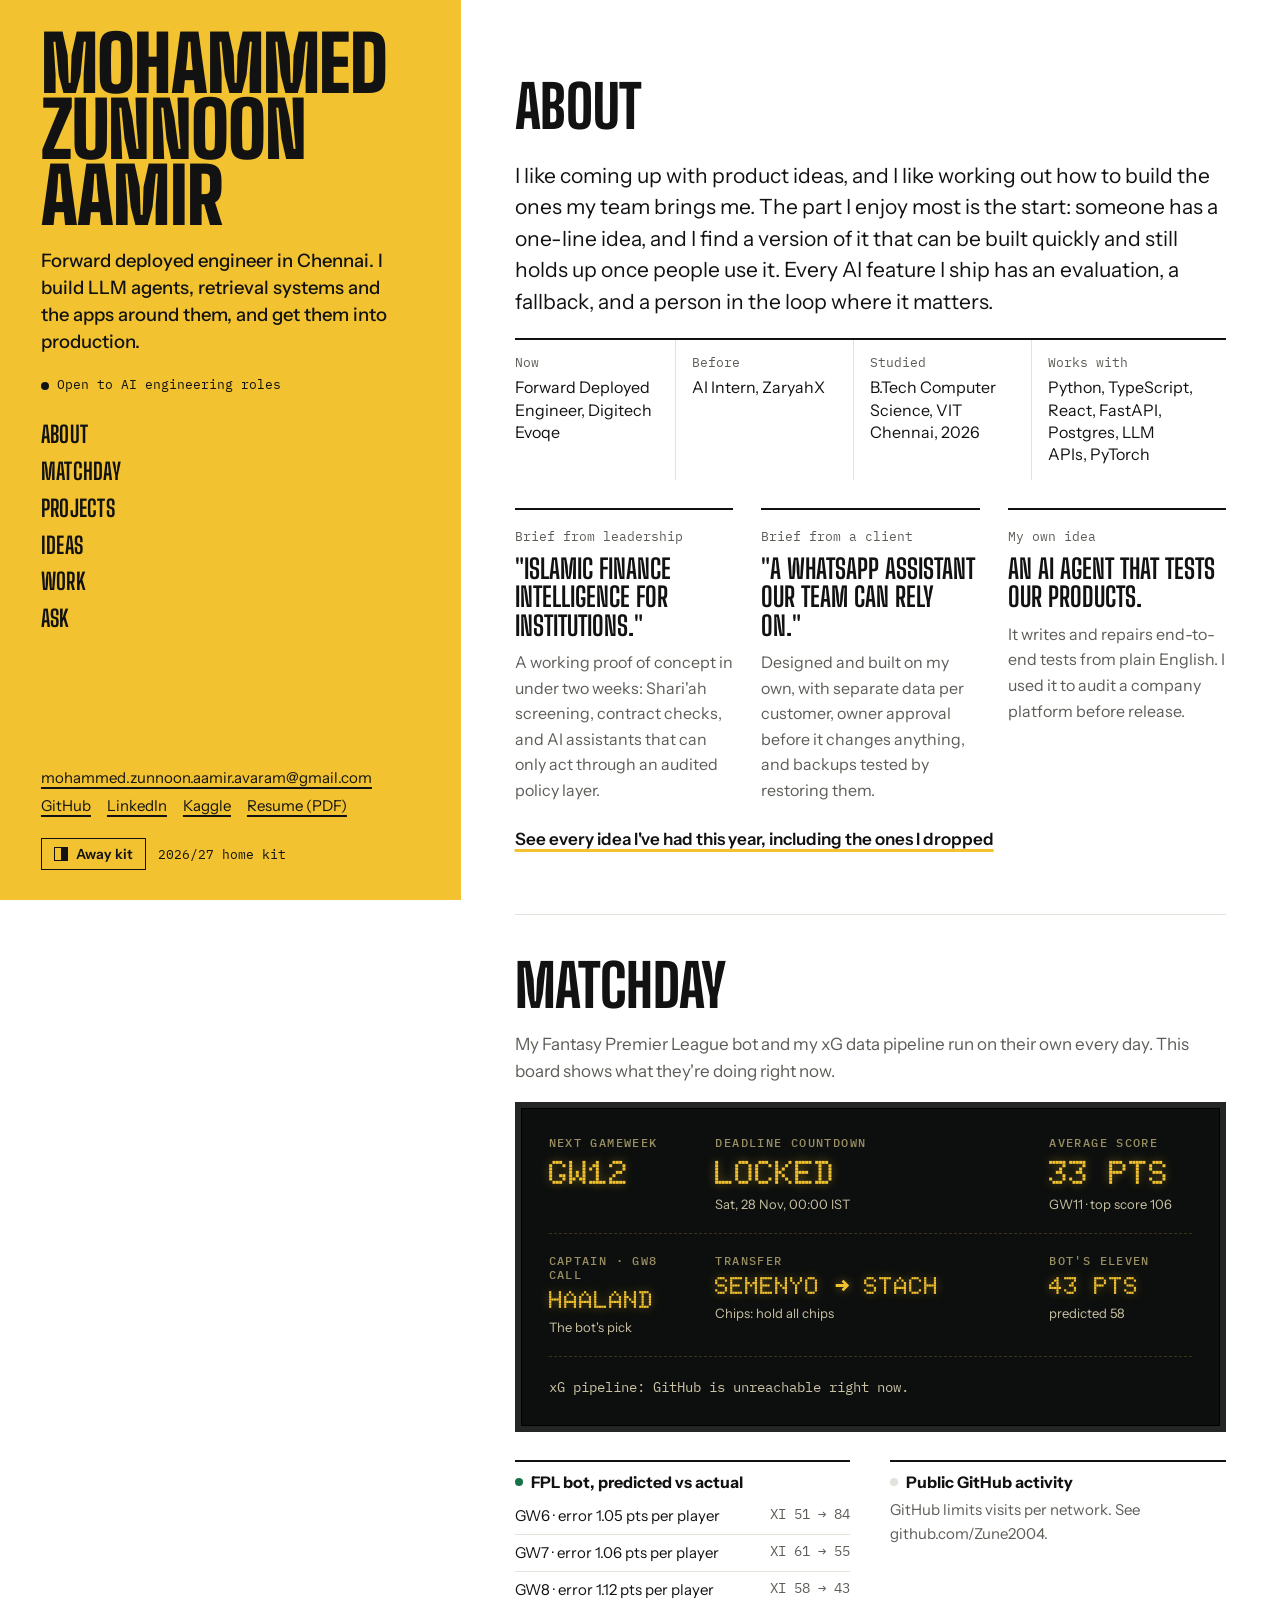
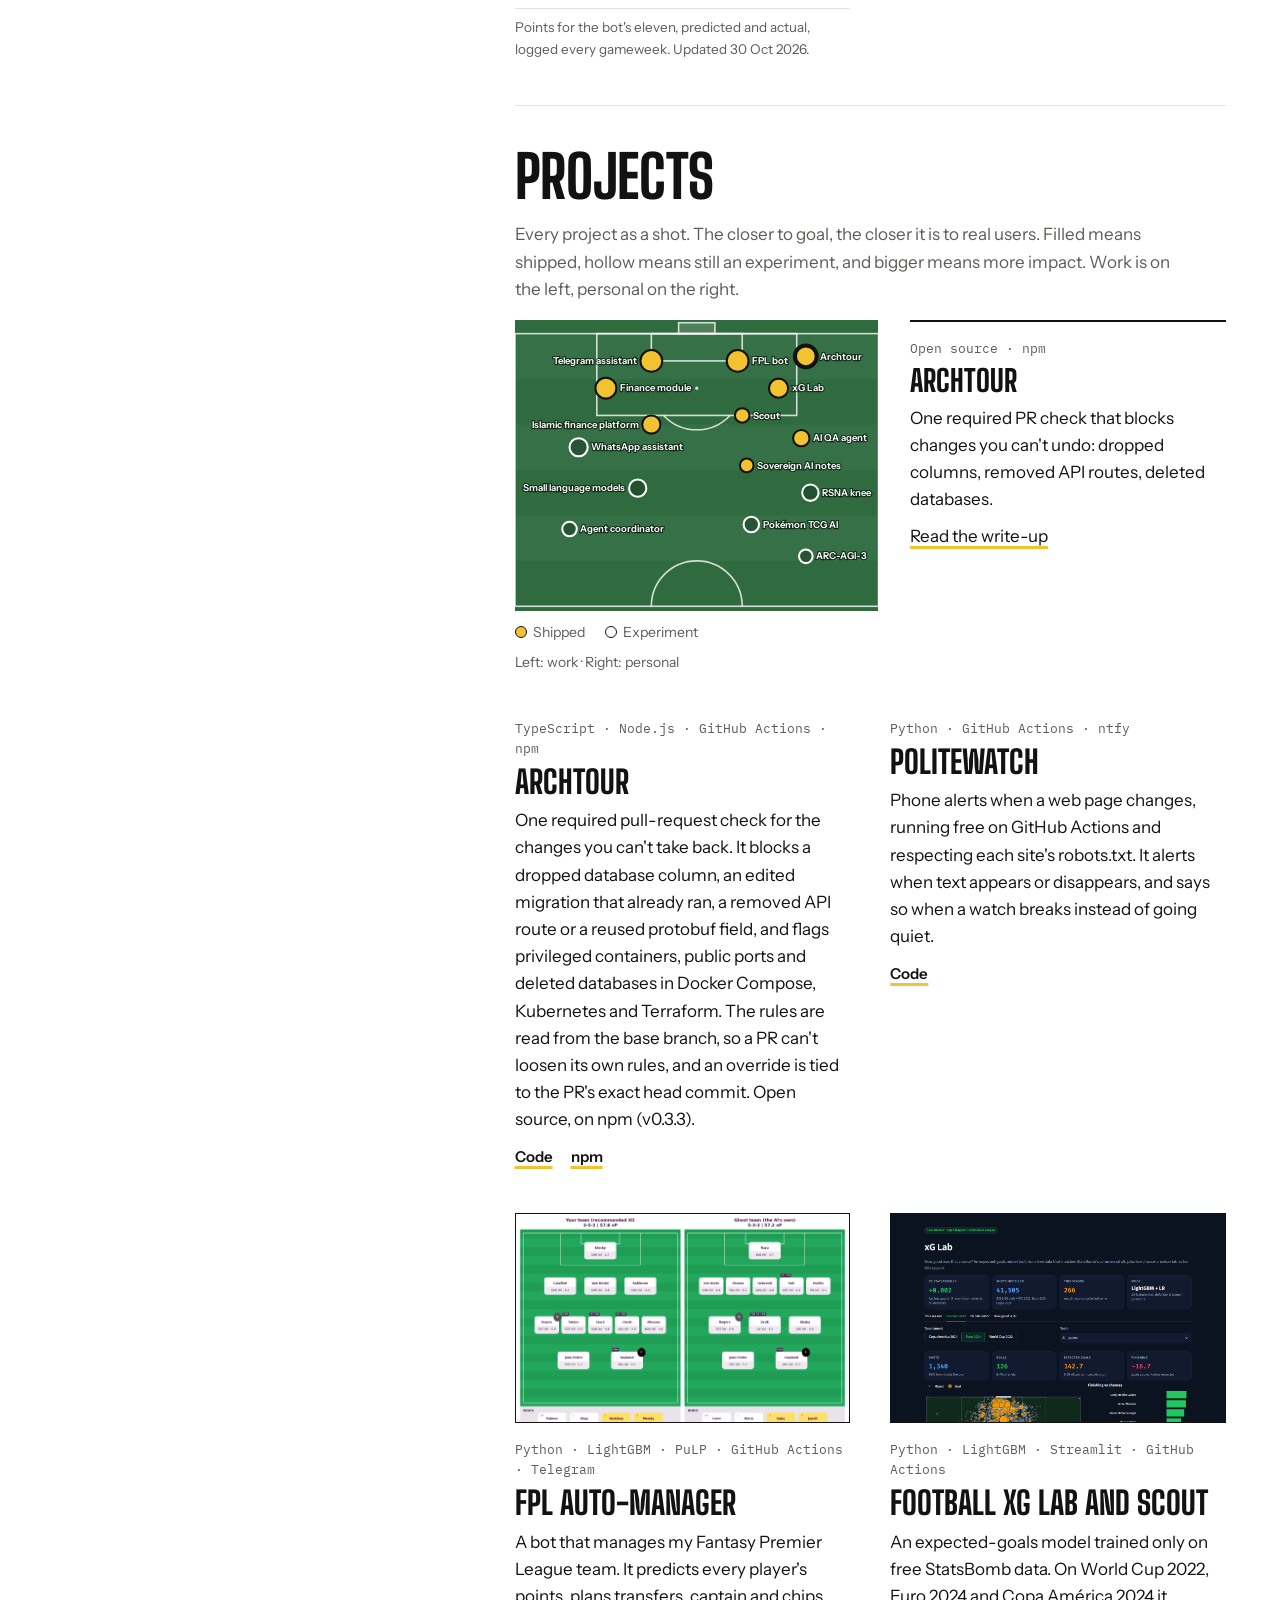
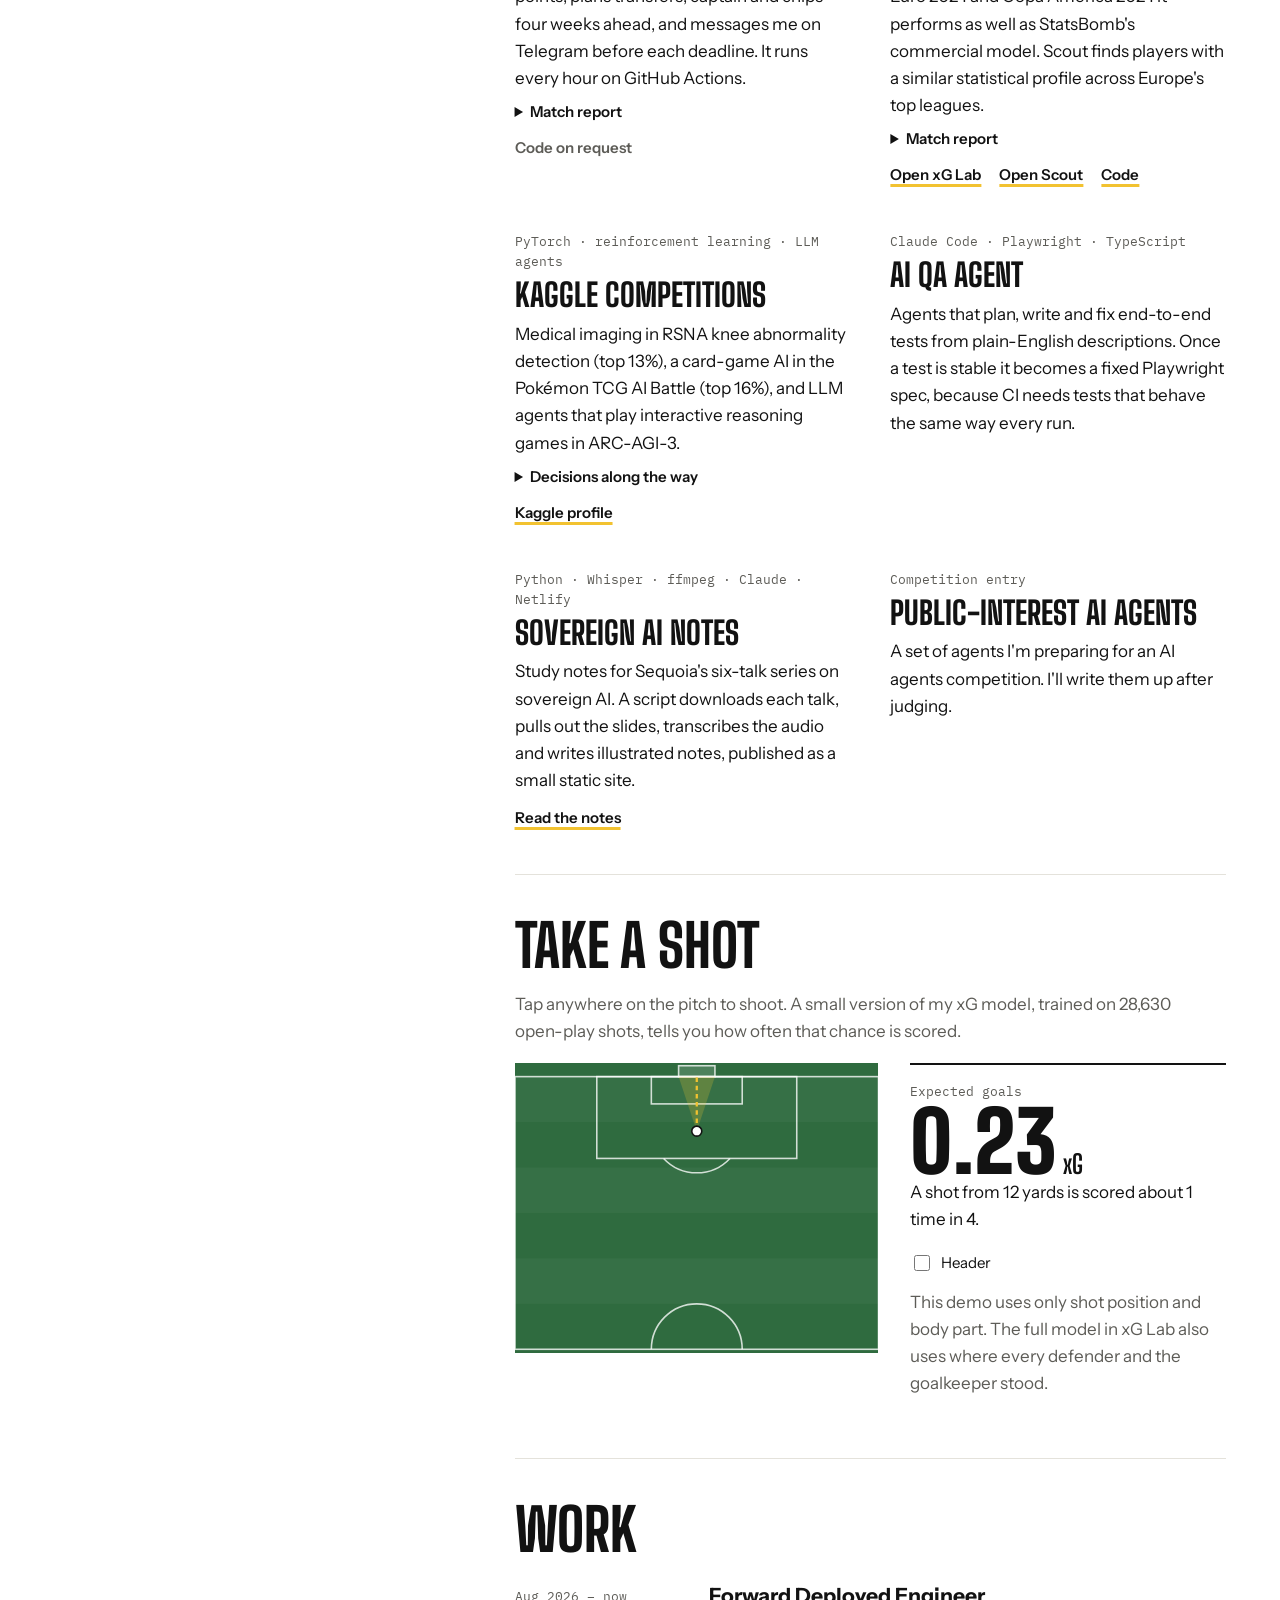
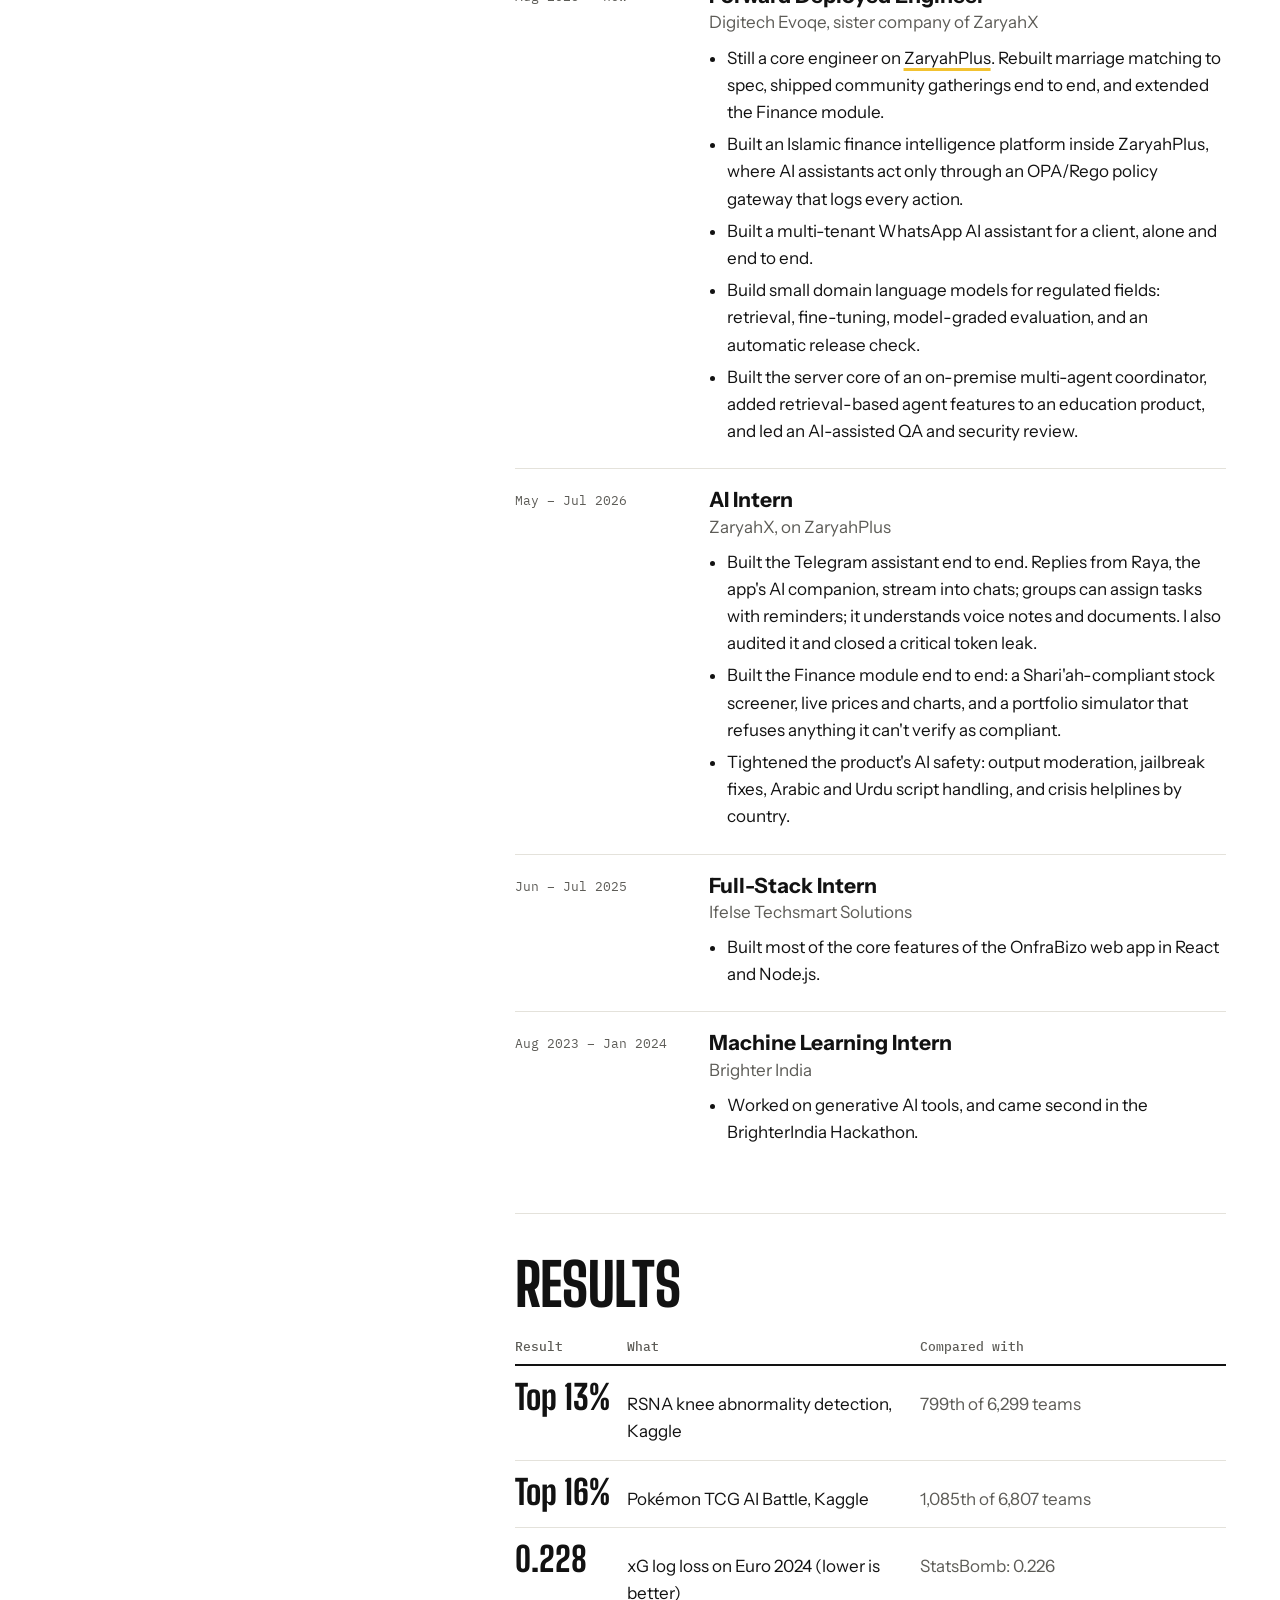
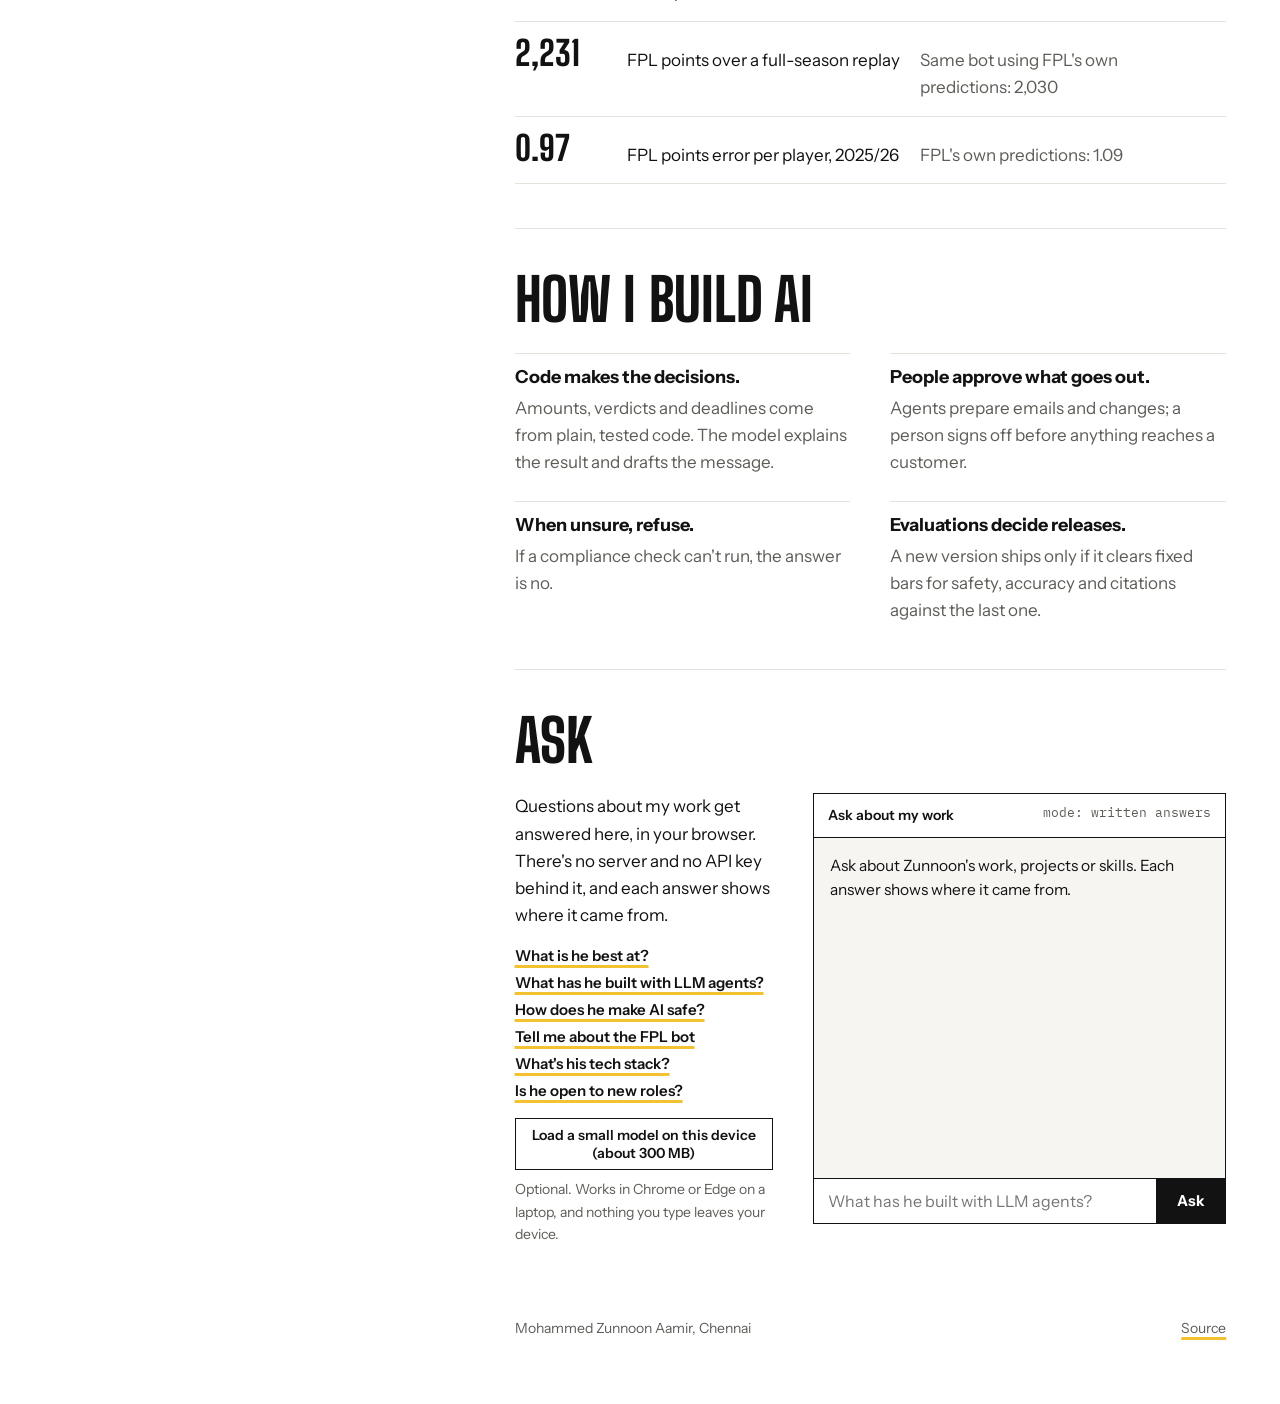
==== commit 3646d7b1: "FDE title, Archtour and politewatch projects, updated resume PDF Co-Authored-By: Claude Opus 5.5 <no" ====
--- a/index.html
+++ b/index.html
@@ -4,9 +4,9 @@
 <meta charset="utf-8">
 <meta name="viewport" content="width=device-width, initial-scale=1">
 <title>Mohammed Zunnoon Aamir</title>
-<meta name="description" content="Mohammed Zunnoon Aamir, AI full-stack engineer in Chennai. I build LLM agents, retrieval systems and the apps around them, and get them into production.">
+<meta name="description" content="Mohammed Zunnoon Aamir, Forward deployed engineer in Chennai. I build LLM agents, retrieval systems and the apps around them, and get them into production.">
 <meta property="og:title" content="Mohammed Zunnoon Aamir">
-<meta property="og:description" content="AI full-stack engineer in Chennai. Work, projects, a live matchday board and the ideas I've signed and released.">
+<meta property="og:description" content="Forward deployed engineer in Chennai. Work, projects, a live matchday board and the ideas I've signed and released.">
 <meta property="og:image" content="https://zune2004.github.io/assets/img/og.png">
 <meta name="twitter:card" content="summary_large_image">
 <meta name="theme-color" content="#f2c230">
@@ -24,7 +24,7 @@
 
 <aside class="panel">
   <h1 class="name"><a href="index.html">Mohammed<br>Zunnoon<br>Aamir</a></h1>
-  <p class="role">AI full-stack engineer in Chennai. I build LLM agents, retrieval systems and the apps around them, and get them into production.</p>
+  <p class="role">Forward deployed engineer in Chennai. I build LLM agents, retrieval systems and the apps around them, and get them into production.</p>
   <span class="status">Open to AI engineering roles</span>
   <nav aria-label="Sections">
     <a href="#about">About</a>
@@ -57,7 +57,7 @@
       The part I enjoy most is the start: someone has a one-line idea, and I find a version of it that can be built quickly and
       still holds up once people use it. Every AI feature I ship has an evaluation, a fallback, and a person in the loop where it matters.</p>
     <dl class="facts">
-      <div><dt>Now</dt><dd>AI Full-Stack Engineer, Digitech Evoqe</dd></div>
+      <div><dt>Now</dt><dd>Forward Deployed Engineer, Digitech Evoqe</dd></div>
       <div><dt>Before</dt><dd>AI Intern, ZaryahX</dd></div>
       <div><dt>Studied</dt><dd>B.Tech Computer Science, VIT Chennai, 2026</dd></div>
       <div><dt>Works with</dt><dd>Python, TypeScript, React, FastAPI, Postgres, LLM APIs, PyTorch</dd></div>
@@ -120,6 +120,27 @@
     </div>
 
     <div class="projects">
+      <article class="project" id="p-archtour">
+        <span class="label">TypeScript · Node.js · GitHub Actions · npm</span>
+        <h3>Archtour</h3>
+        <p>One required pull-request check for the changes you can't take back. It blocks a dropped database column, an edited
+          migration that already ran, a removed API route or a reused protobuf field, and flags privileged containers, public ports
+          and deleted databases in Docker Compose, Kubernetes and Terraform. The rules are read from the base branch, so a PR can't
+          loosen its own rules, and an override is tied to the PR's exact head commit. Open source, on npm (v0.3.3).</p>
+        <div class="links">
+          <a href="https://github.com/Zune2004/archtour">Code</a>
+          <a href="https://www.npmjs.com/package/archtour">npm</a>
+        </div>
+      </article>
+
+      <article class="project" id="p-politewatch">
+        <span class="label">Python · GitHub Actions · ntfy</span>
+        <h3>politewatch</h3>
+        <p>Phone alerts when a web page changes, running free on GitHub Actions and respecting each site's robots.txt. It alerts
+          when text appears or disappears, and says so when a watch breaks instead of going quiet.</p>
+        <div class="links"><a href="https://github.com/Zune2004/politewatch">Code</a></div>
+      </article>
+
       <article class="project" id="p-fpl">
         <div class="shotimg"><img src="assets/img/fpl-lineup.png" alt="The FPL bot's recommended starting eleven next to its own ghost team" loading="lazy"></div>
         <span class="label">Python · LightGBM · PuLP · GitHub Actions · Telegram</span>
@@ -227,7 +248,7 @@
     <div class="role-row">
       <div class="when">Aug 2026 – now</div>
       <div>
-        <h3>AI Full-Stack Engineer</h3>
+        <h3>Forward Deployed Engineer</h3>
         <div class="org">Digitech Evoqe, sister company of ZaryahX</div>
         <ul>
           <li>Still a core engineer on <a href="https://zaryahplus.com">ZaryahPlus</a>. Rebuilt marriage matching to spec, shipped community gatherings end to end, and extended the Finance module.</li>
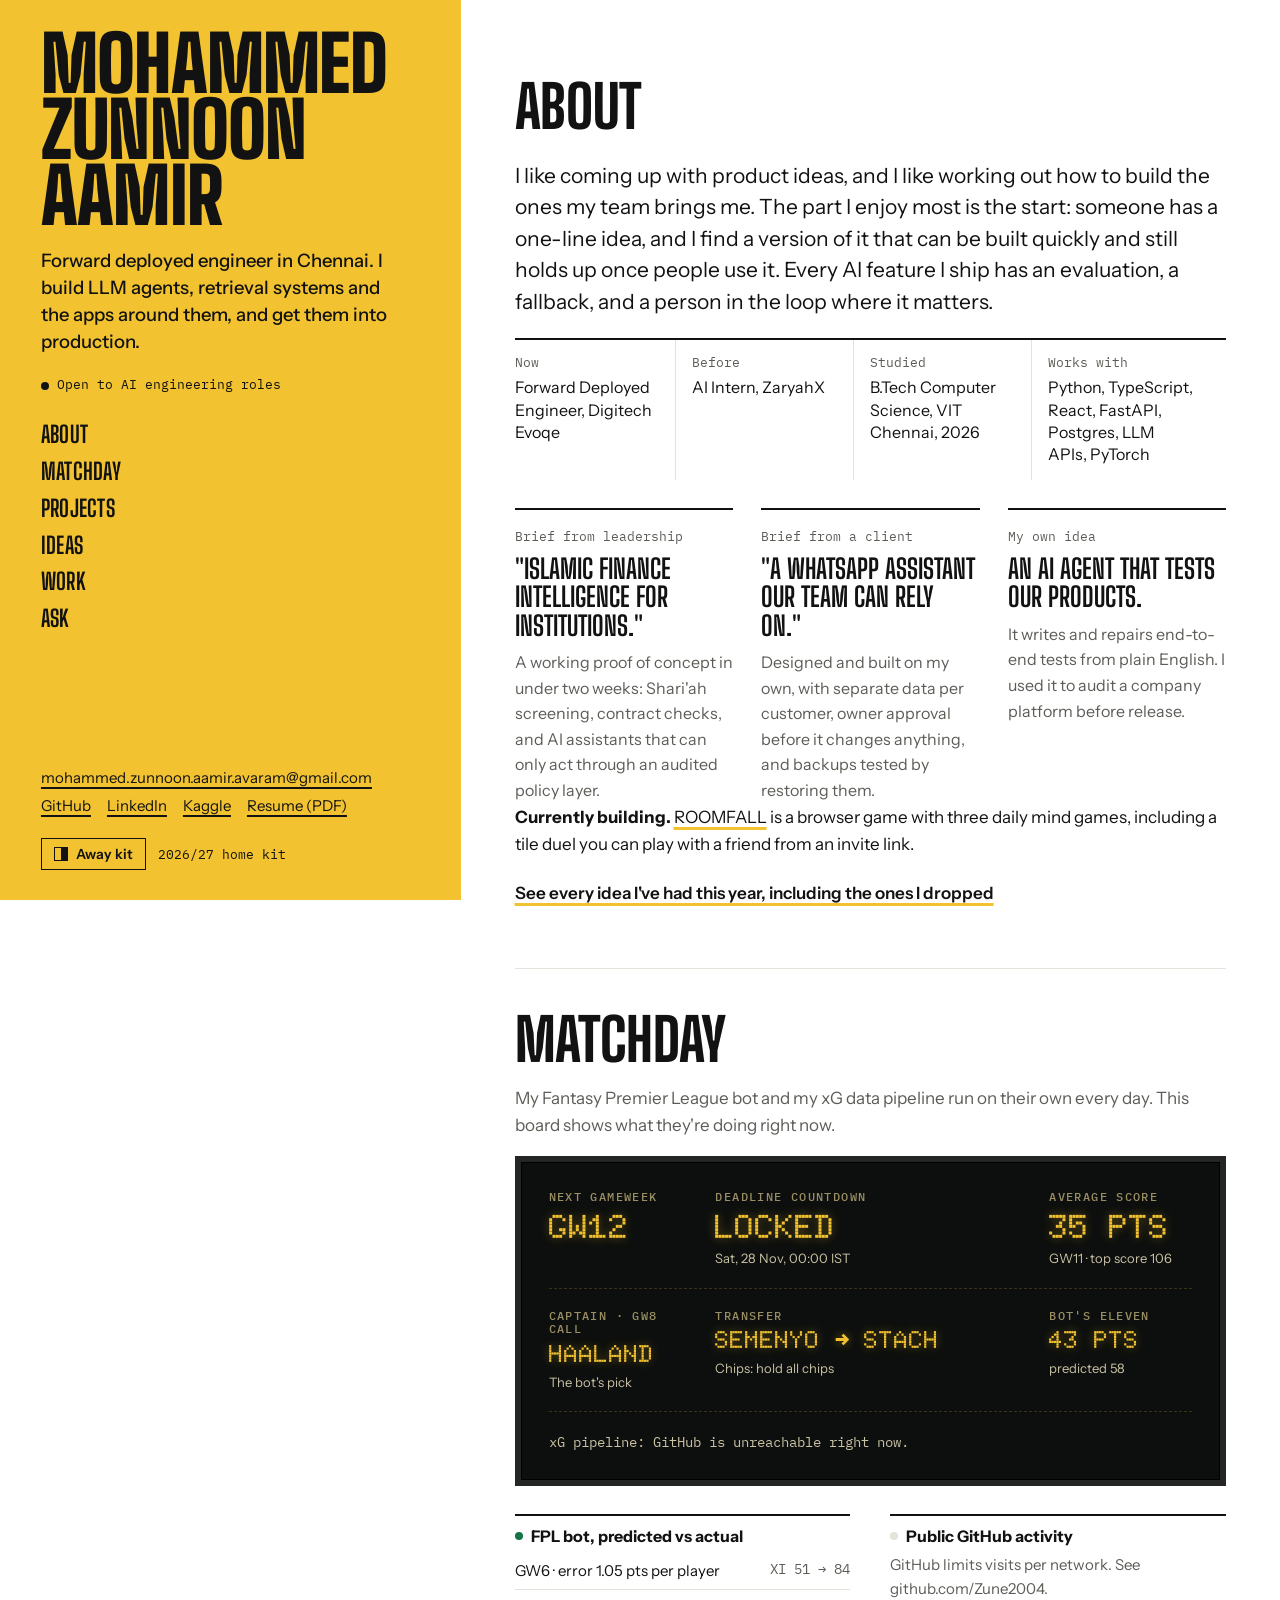
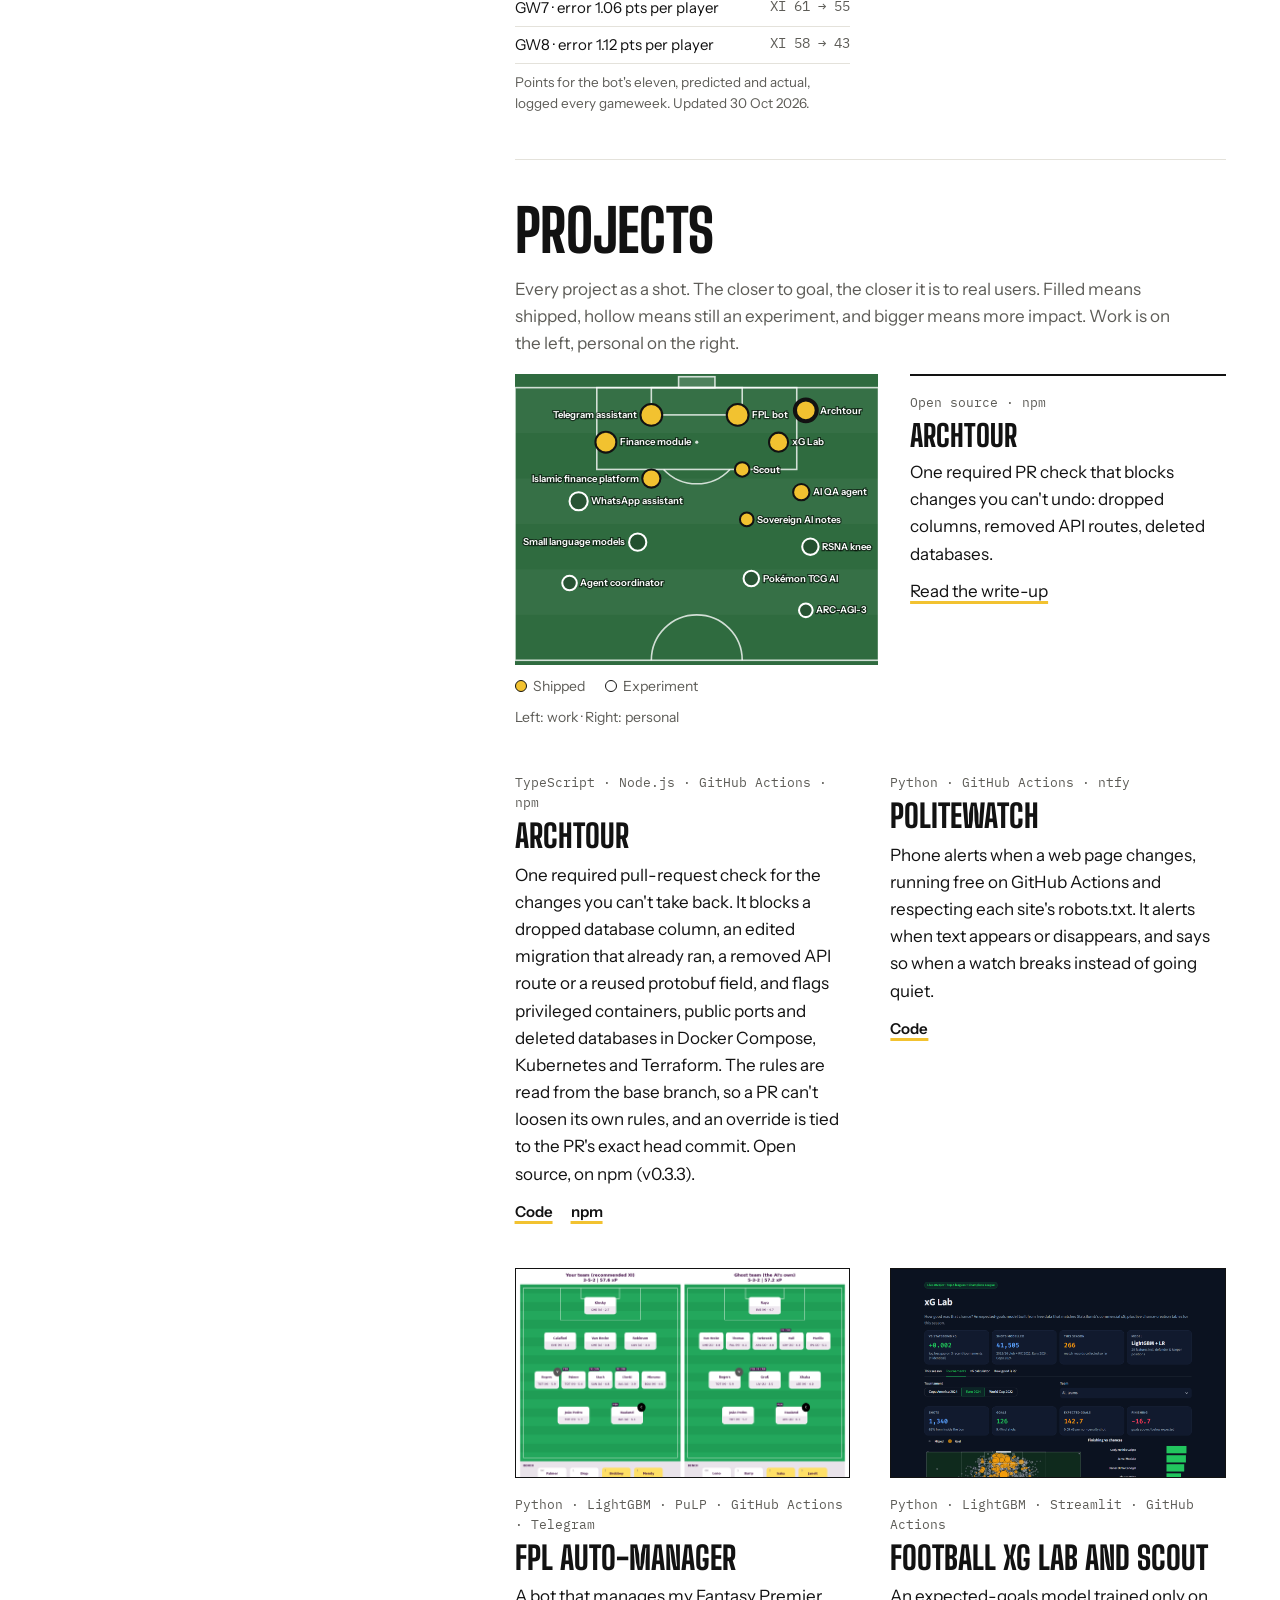
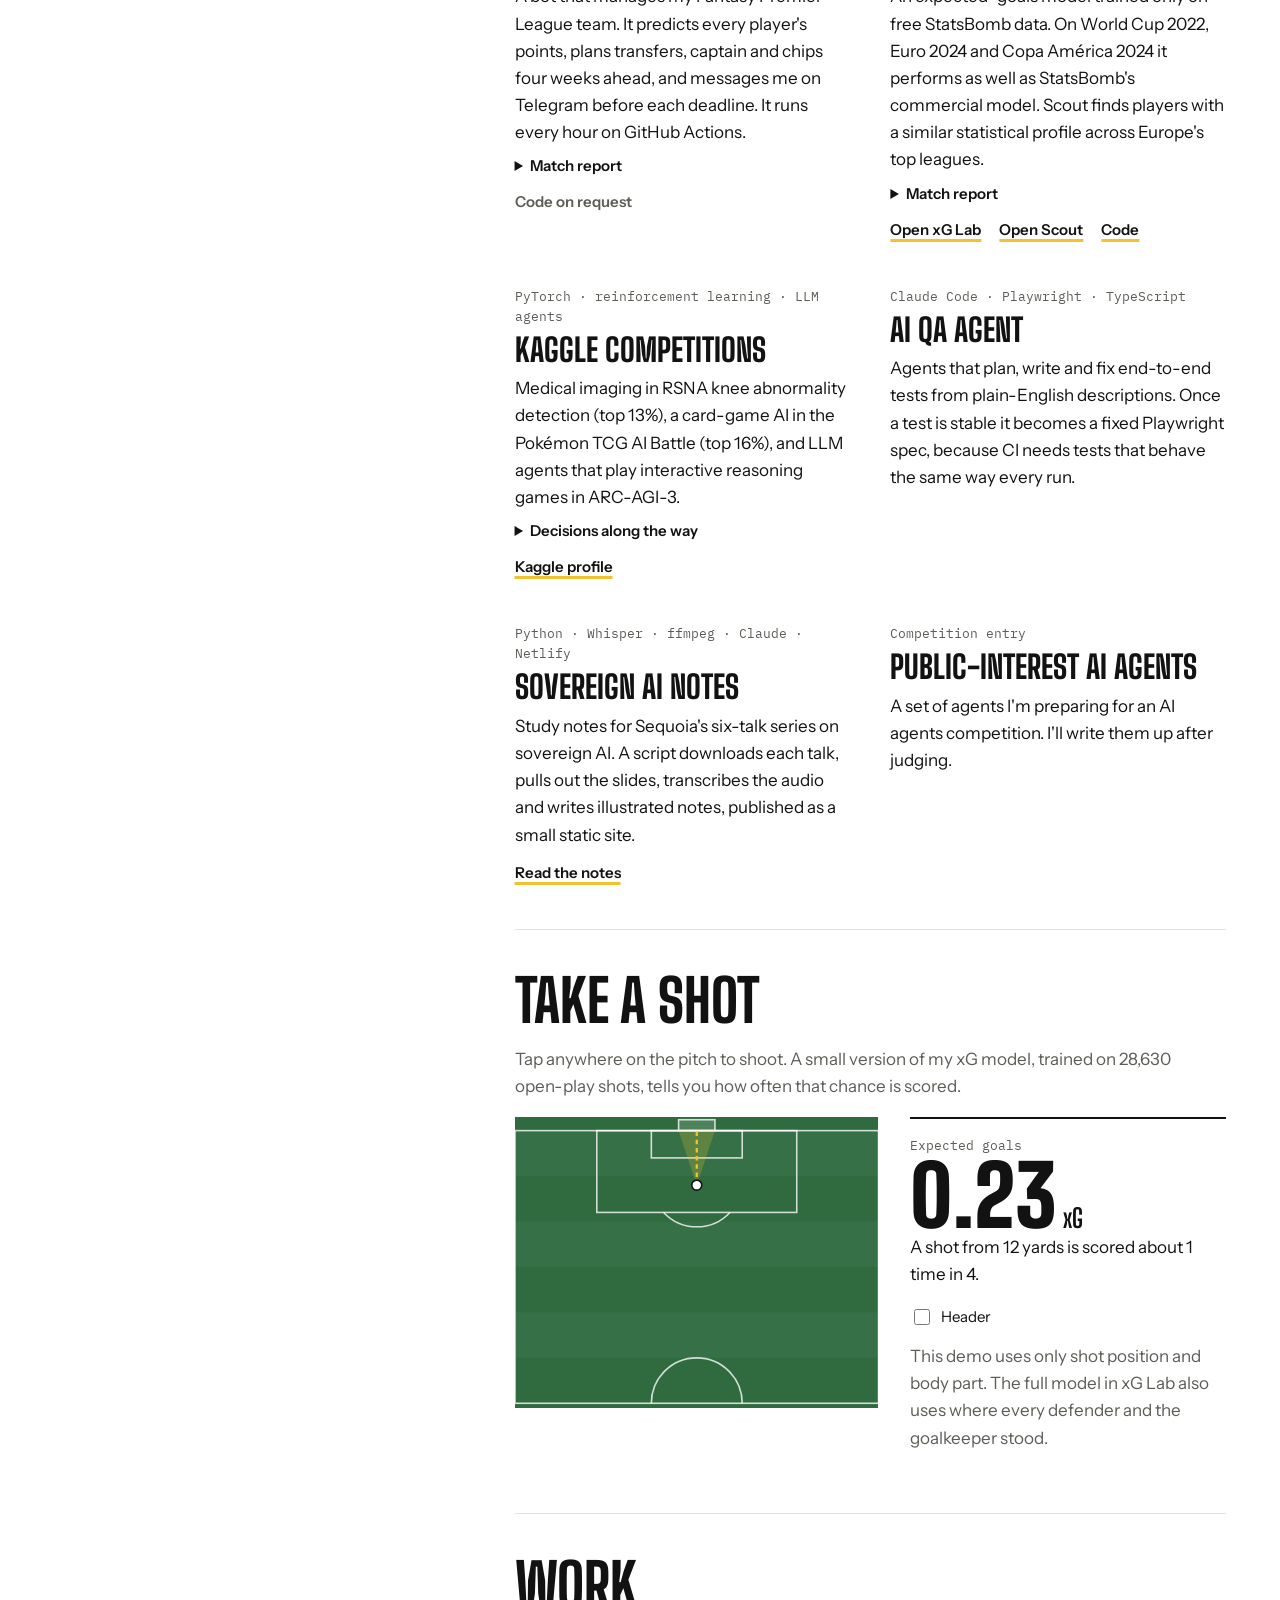
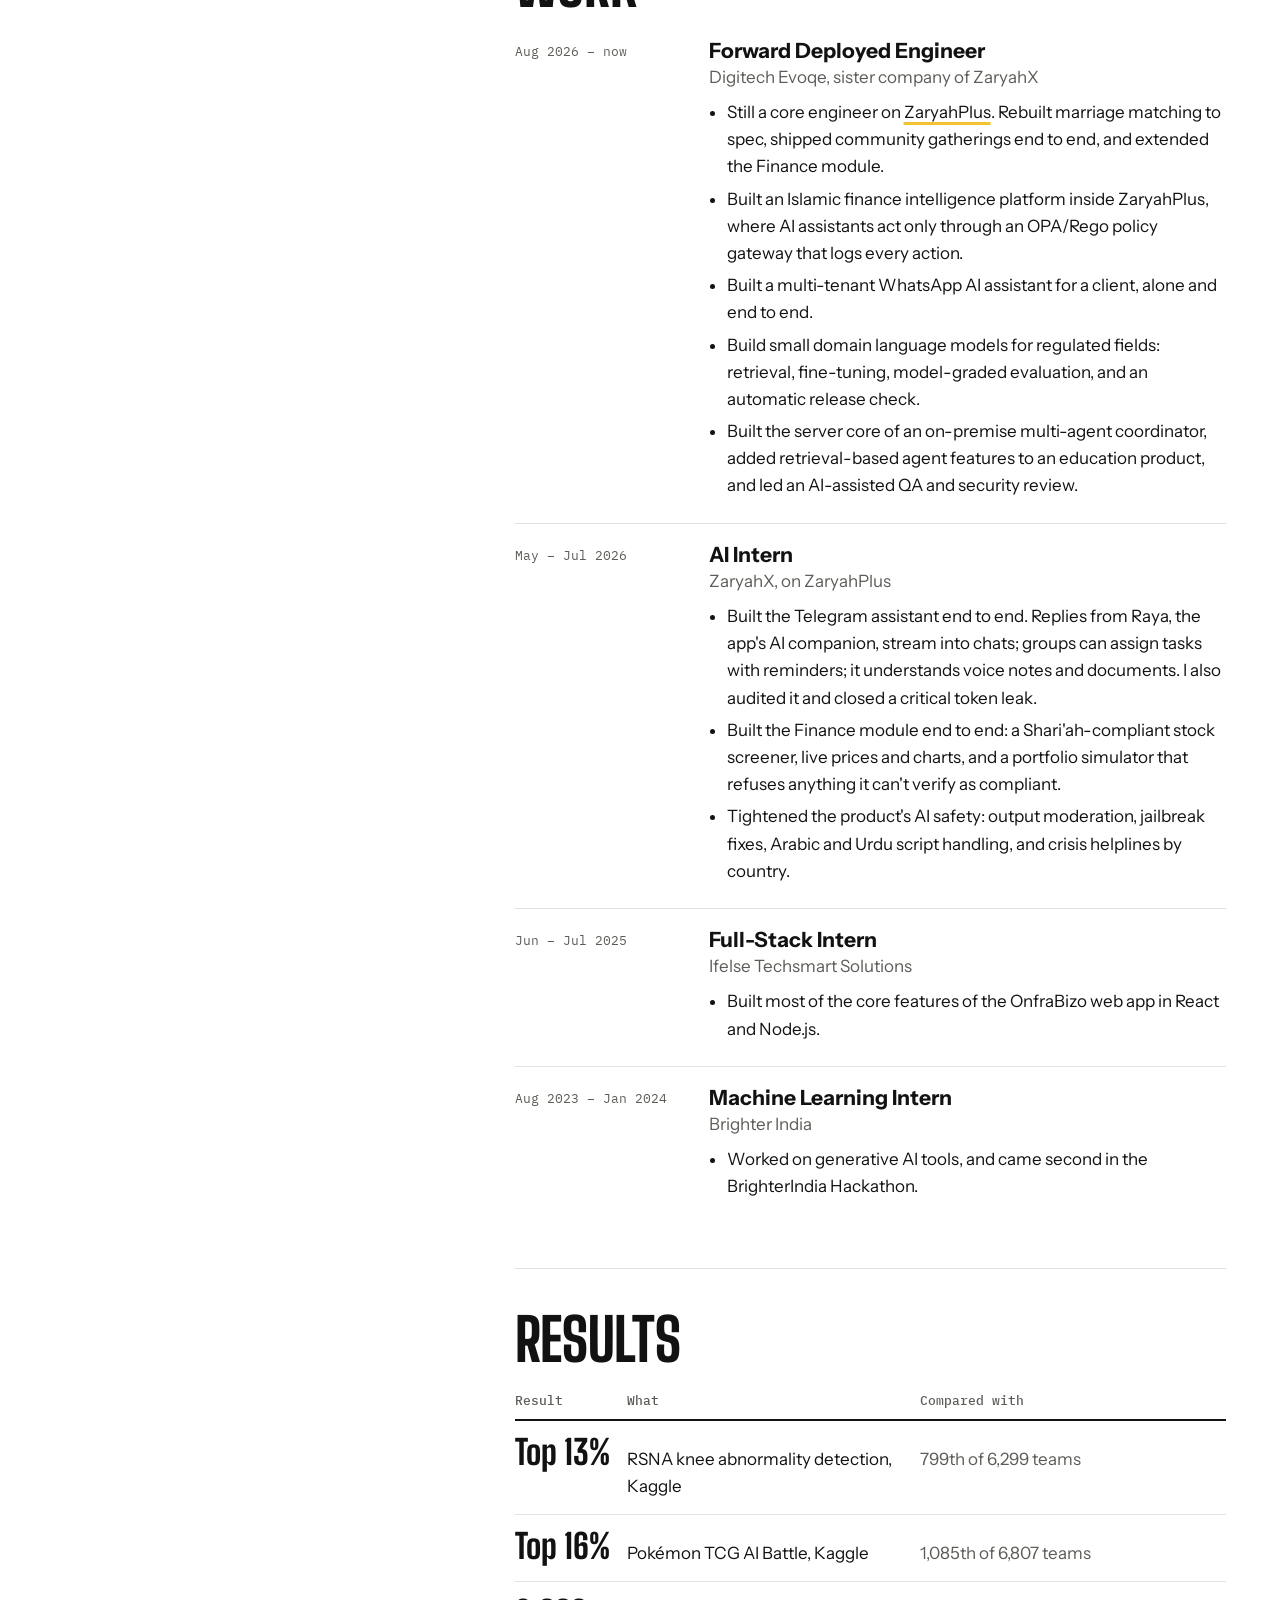
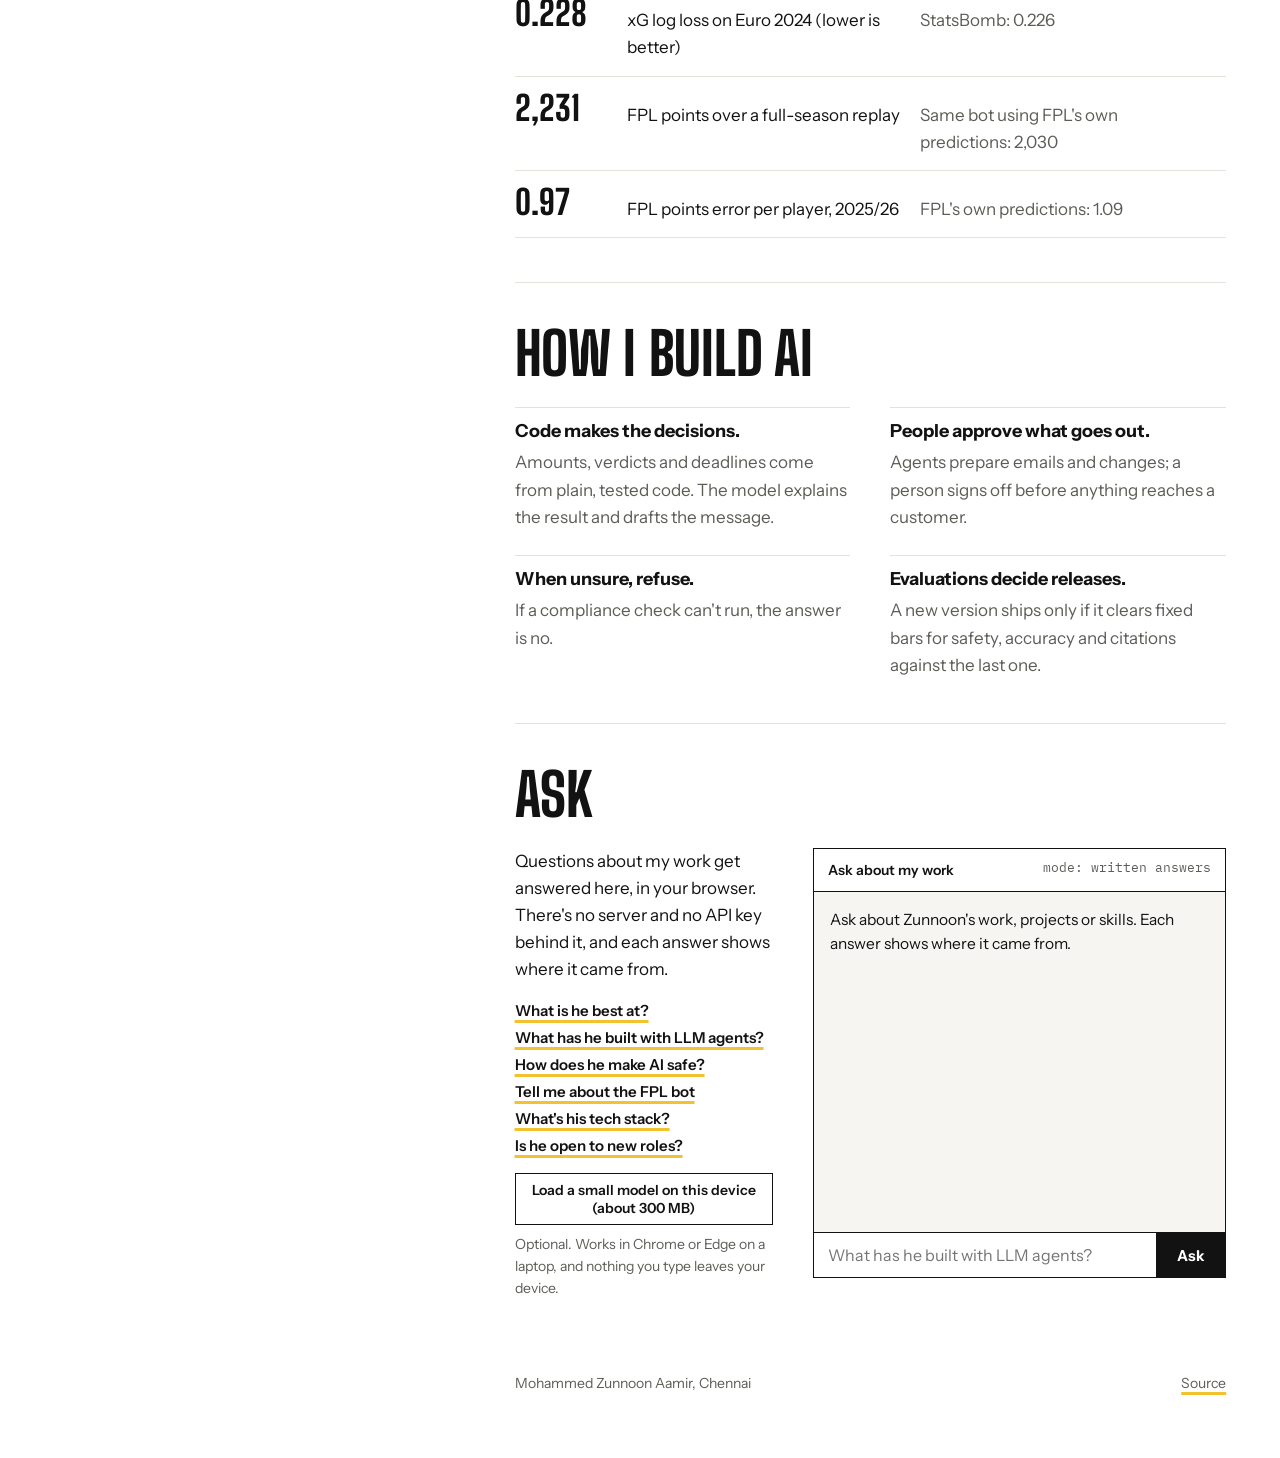
==== commit 7cca53aa: "Feature ROOMFALL on the portfolio homepage" ====
--- a/index.html
+++ b/index.html
@@ -79,6 +79,7 @@
         <p>It writes and repairs end-to-end tests from plain English. I used it to audit a company platform before release.</p>
       </div>
     </div>
+    <p><strong>Currently building.</strong> <a href="https://roomfall.pages.dev/">ROOMFALL</a> is a browser game with three daily mind games, including a tile duel you can play with a friend from an invite link.</p>
     <p class="more"><a href="ideas.html">See every idea I've had this year, including the ones I dropped</a></p>
   </section>
 
@@ -349,3 +350,4 @@
 <script type="module" src="assets/js/ask.js"></script>
 </body>
 </html>
+
